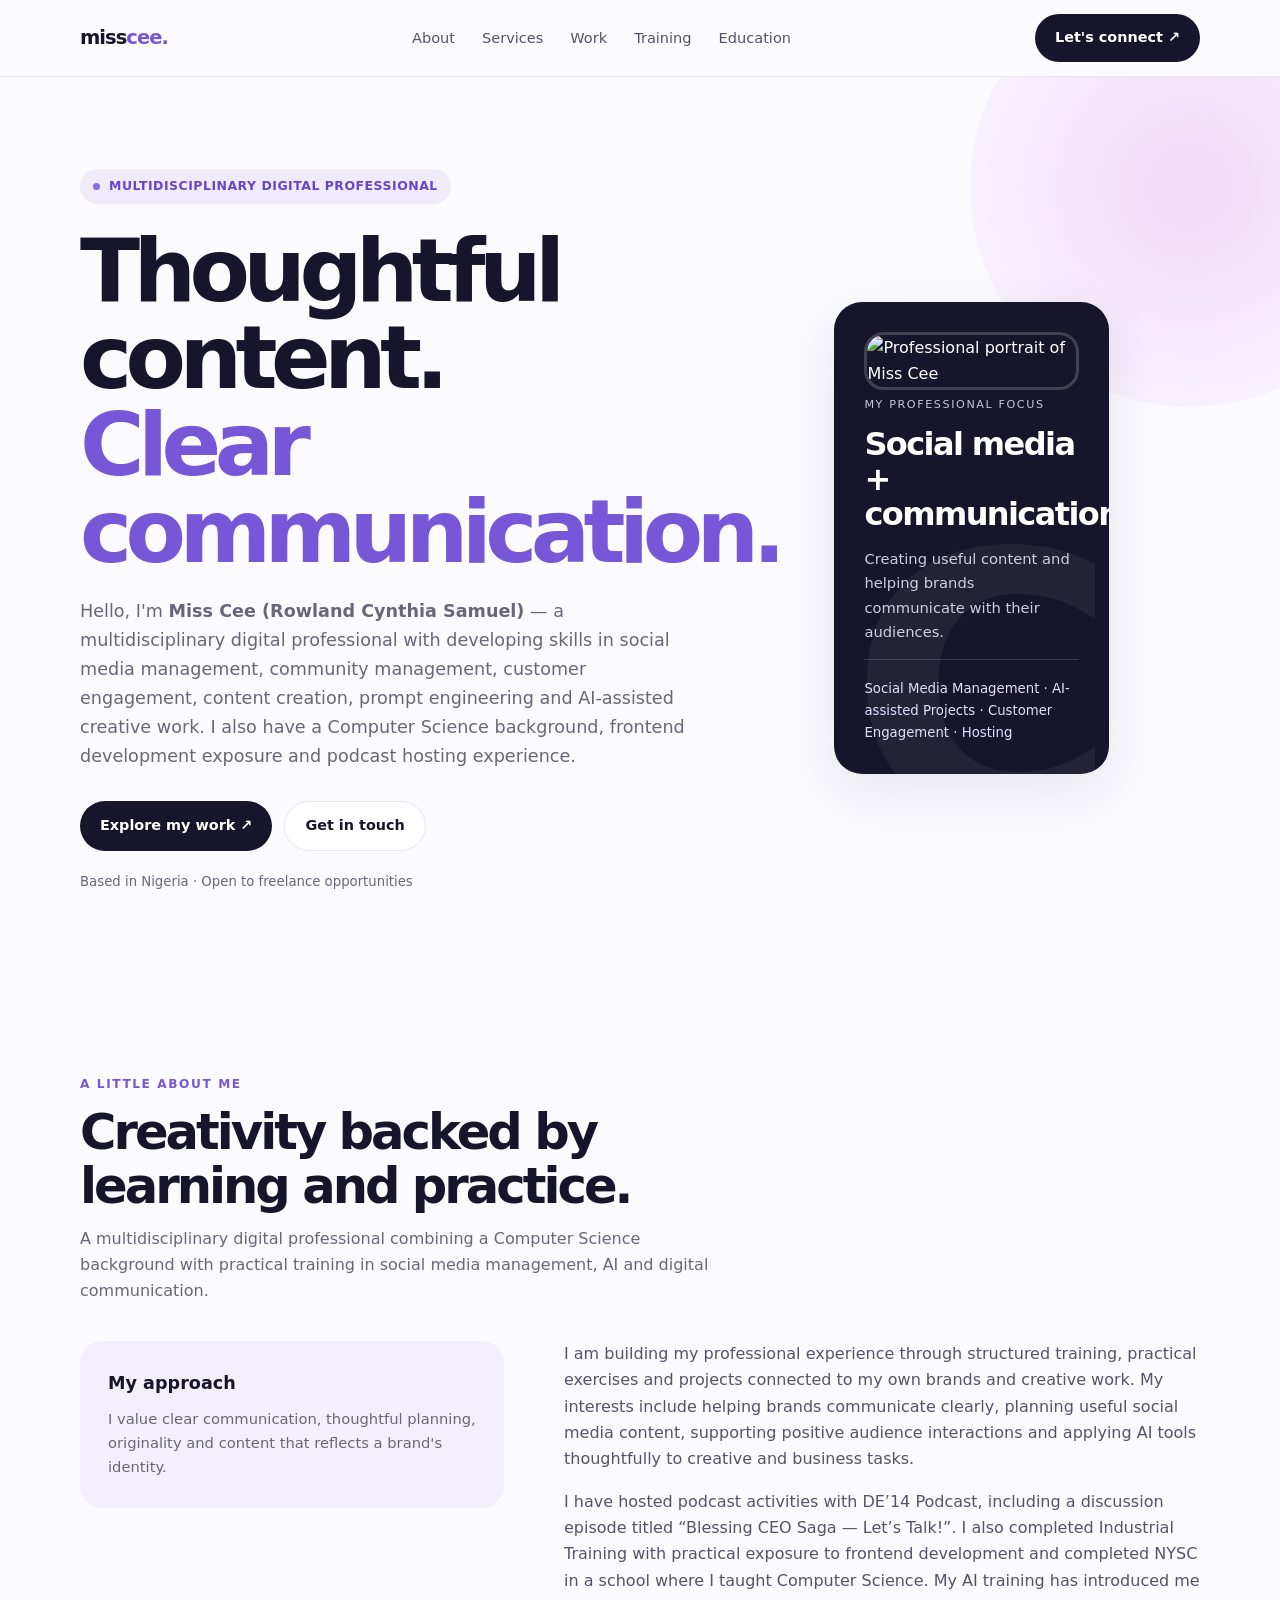
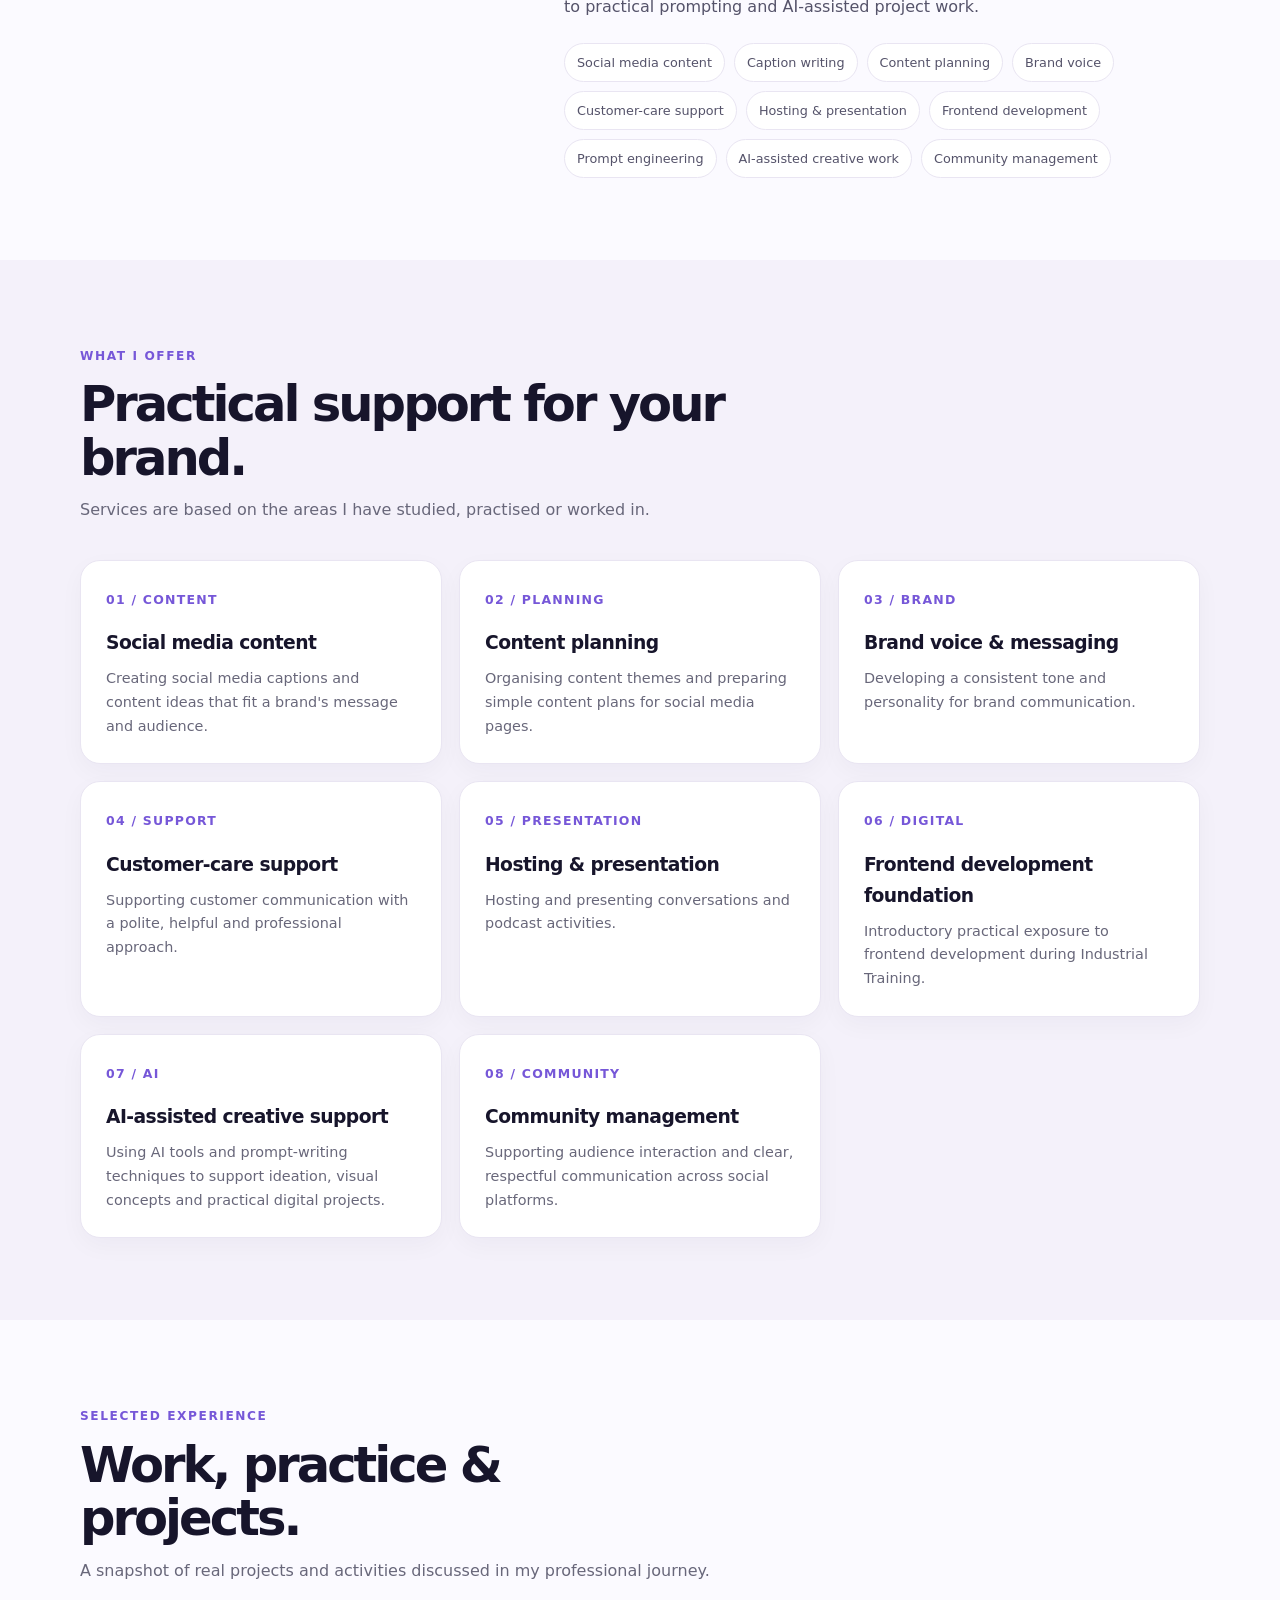
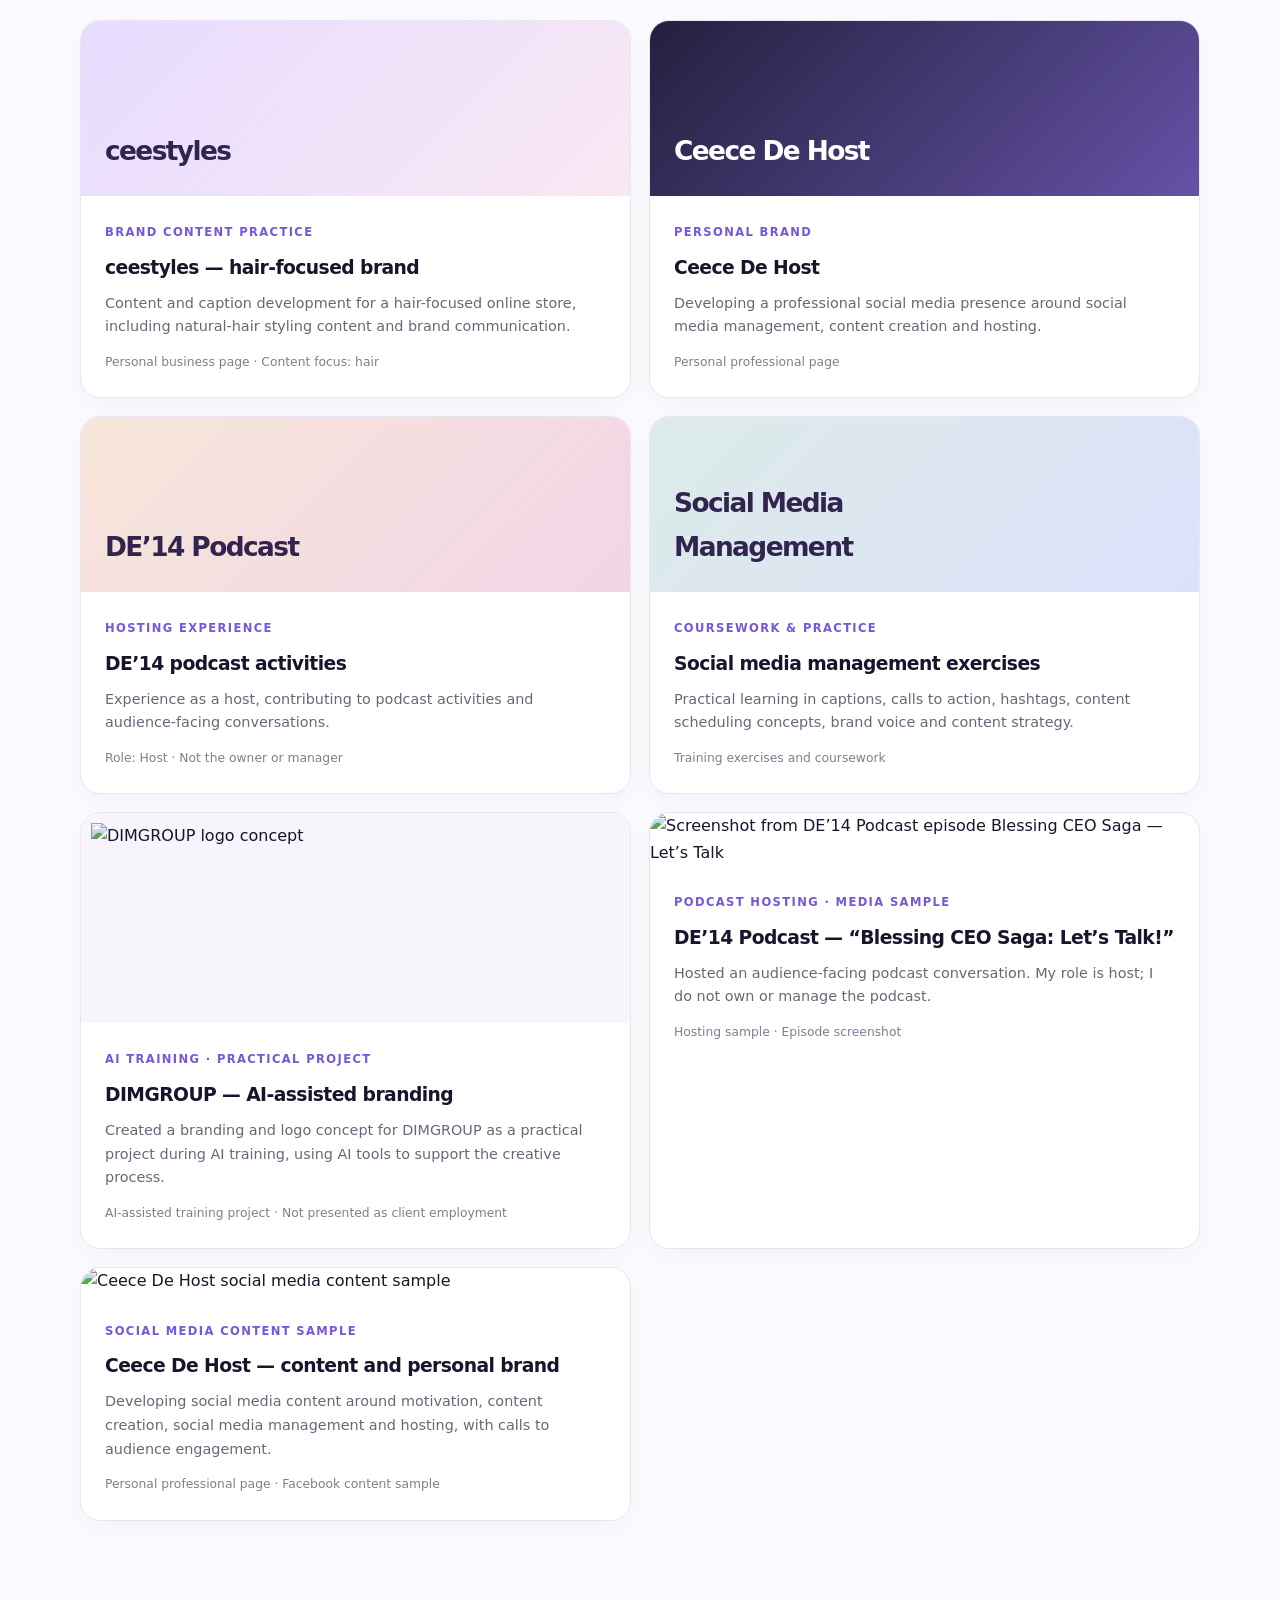
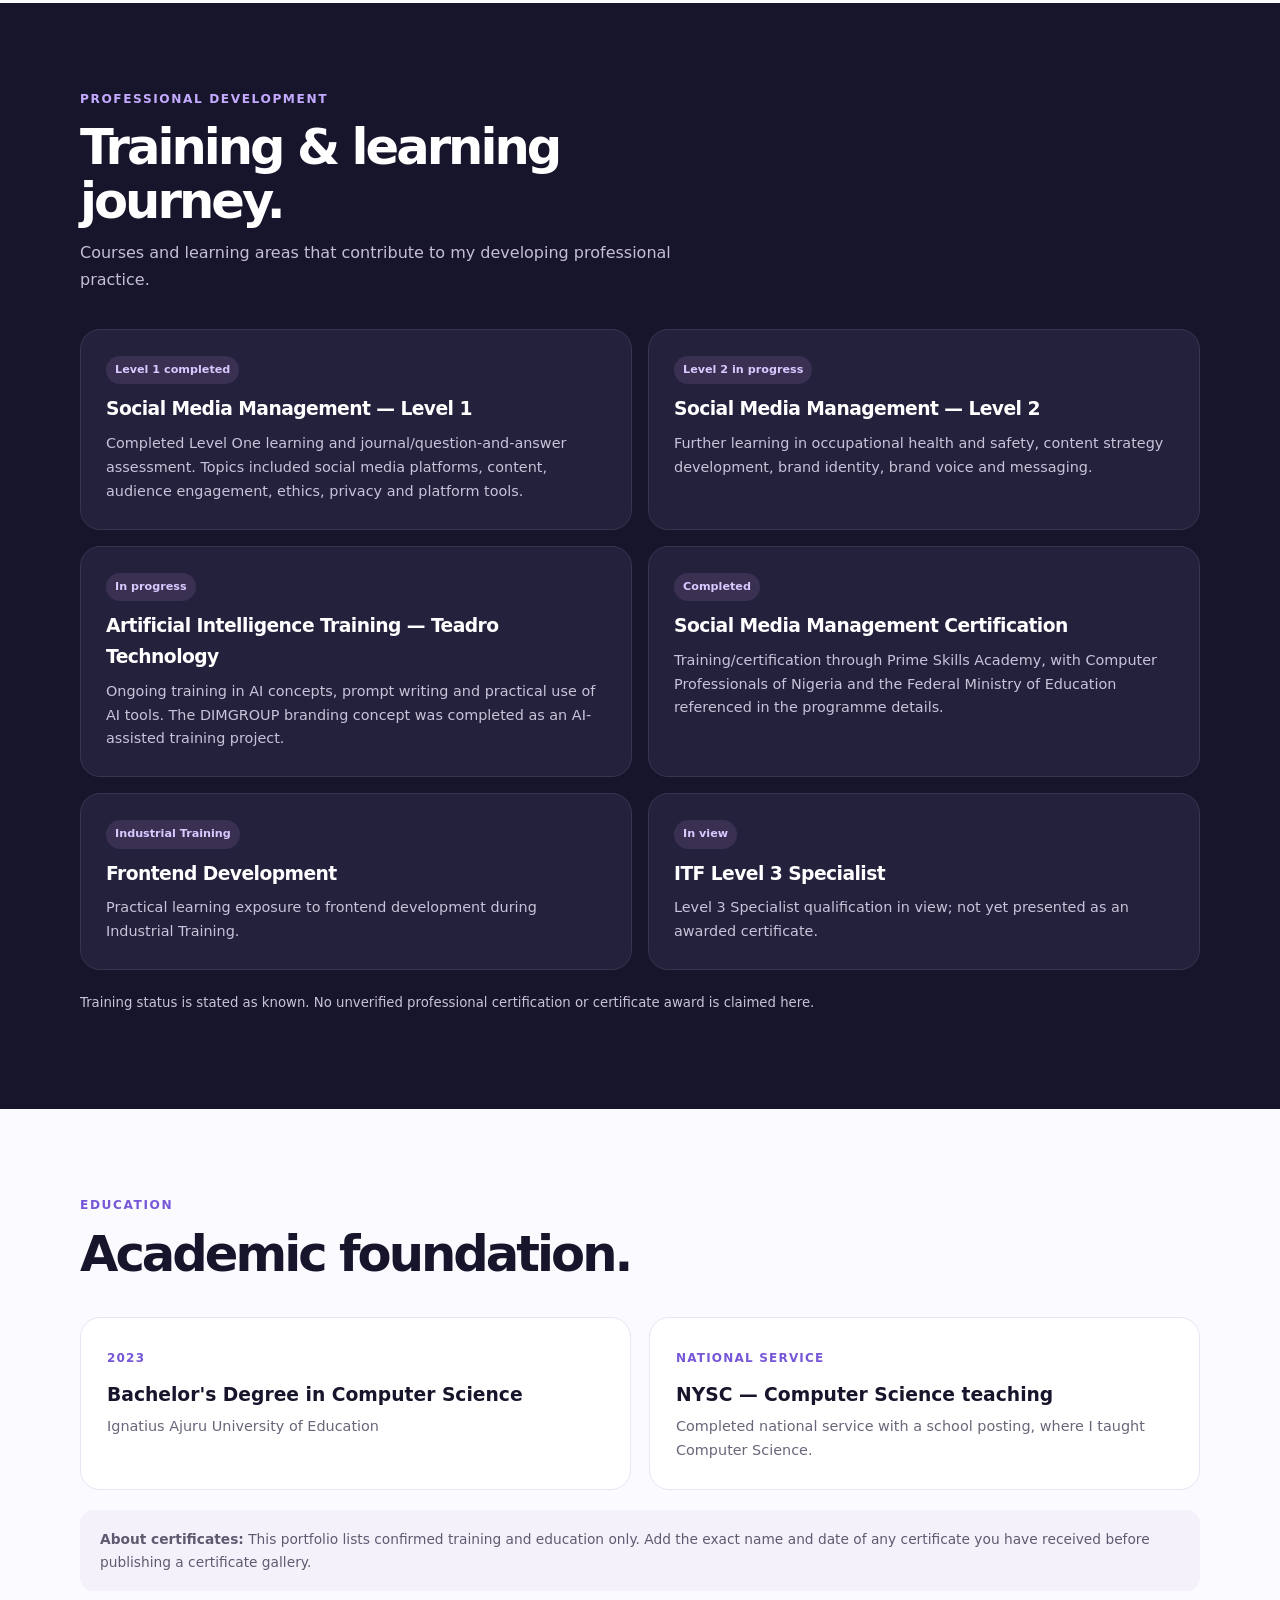
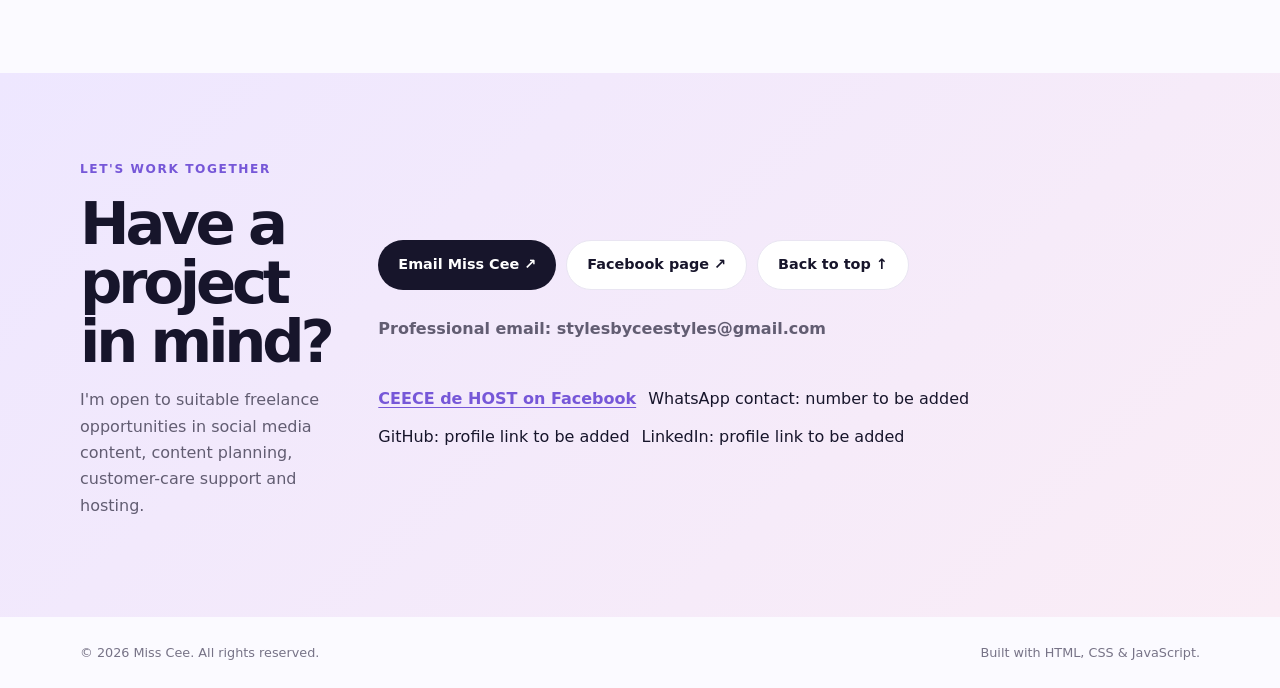
==== index.html @ 85e78b4c "Rename index(1).html to index.html" ====
<!DOCTYPE html>
<html lang="en">
<head>
  <meta charset="UTF-8" />
  <meta name="viewport" content="width=device-width, initial-scale=1.0" />
  <meta name="theme-color" content="#17152b" />
  <meta name="description" content="The professional portfolio of Miss Cee — a multidisciplinary digital professional working across social media management, AI-assisted projects, customer engagement, content creation and hosting." />
  <title>Miss Cee | Multidisciplinary Digital Professional</title>
  <style>
    :root{--ink:#17152b;--muted:#68677a;--paper:#fbfaff;--white:#fff;--purple:#7657d8;--pink:#f0dafa;--line:#e9e5f2;--soft:#f3effb;--shadow:0 18px 55px rgba(34,25,68,.09)}
    *{box-sizing:border-box} html{scroll-behavior:smooth;scroll-padding-top:86px} body{margin:0;background:var(--paper);color:var(--ink);font-family:Inter,ui-sans-serif,system-ui,-apple-system,BlinkMacSystemFont,"Segoe UI",sans-serif;line-height:1.65} a{color:inherit;text-decoration:none} button{font:inherit}.wrap{width:min(1120px,calc(100% - 40px));margin:auto}
    header{position:sticky;top:0;z-index:20;background:rgba(251,250,255,.9);backdrop-filter:blur(14px);border-bottom:1px solid rgba(233,229,242,.8)}.nav{height:76px;display:flex;align-items:center;justify-content:space-between}.brand{font-weight:850;font-size:1.22rem;letter-spacing:-.05em}.brand span{color:var(--purple)}.nav-links{display:flex;gap:27px;align-items:center;font-size:.91rem;color:#55536a}.nav-links a:hover{color:var(--purple)}.nav-cta,.btn{display:inline-flex;align-items:center;justify-content:center;border-radius:999px;padding:12px 20px;font-weight:700;font-size:.9rem;transition:.2s}.nav-cta,.btn-primary{background:var(--ink);color:white}.nav-cta:hover,.btn-primary:hover{background:var(--purple);transform:translateY(-2px)}.menu-btn{display:none;border:1px solid var(--line);background:white;border-radius:12px;padding:9px 12px;color:var(--ink)}
    .hero{padding:92px 0 82px;overflow:hidden;position:relative}.hero:before{content:"";position:absolute;width:440px;height:440px;border-radius:50%;background:radial-gradient(circle,var(--pink),rgba(240,218,250,0));right:-130px;top:-110px;z-index:-1}.hero-grid{display:grid;grid-template-columns:1.25fr .75fr;gap:55px;align-items:center}.eyebrow{display:inline-flex;gap:9px;align-items:center;background:#f0ebfb;color:#6546c7;border-radius:999px;padding:7px 13px;font-size:.78rem;font-weight:750;letter-spacing:.04em;text-transform:uppercase}.dot{width:7px;height:7px;background:#8c6be7;border-radius:50%}h1{font-size:clamp(3rem,7vw,5.5rem);line-height:.99;letter-spacing:-.075em;margin:23px 0 22px;max-width:700px}h1 em{font-style:normal;color:var(--purple)}.intro{font-size:1.1rem;color:var(--muted);max-width:620px}.hero-actions{display:flex;gap:12px;flex-wrap:wrap;margin-top:30px}.btn-secondary{border:1px solid var(--line);background:white}.btn-secondary:hover{border-color:var(--purple);color:var(--purple)}.hero-note{font-size:.83rem;color:var(--muted);margin-top:20px}.profile-photo{width:100%;height:100%;max-height:270px;object-fit:cover;object-position:center 35%;border-radius:20px;border:3px solid rgba(255,255,255,.18)}.profile-card{background:var(--ink);color:white;border-radius:28px;padding:30px;min-height:350px;display:flex;flex-direction:column;justify-content:space-between;box-shadow:var(--shadow);position:relative;overflow:hidden}.profile-card:after{content:"C";position:absolute;right:-10px;bottom:-100px;font-size:23rem;line-height:1;font-weight:900;color:rgba(255,255,255,.055)}.monogram{width:70px;height:70px;border-radius:22px;background:linear-gradient(135deg,#d8c5ff,#f5d7ec);display:grid;place-items:center;color:#30214f;font-weight:900;font-size:2rem}.profile-card small{color:#c9c4dc;text-transform:uppercase;letter-spacing:.14em;font-size:.7rem}.profile-card h2{font-size:2rem;letter-spacing:-.05em;line-height:1.1;margin:10px 0}.profile-card p{color:#d0cce0;max-width:260px;font-size:.92rem}.card-bottom{position:relative;z-index:1;border-top:1px solid rgba(255,255,255,.15);padding-top:18px;color:#e5ddff;font-size:.83rem}
    section{padding:82px 0}.section-head{max-width:650px;margin-bottom:36px}.kicker{font-size:.76rem;color:var(--purple);font-weight:800;text-transform:uppercase;letter-spacing:.13em}.section-head h2{font-size:clamp(2rem,4vw,3.1rem);letter-spacing:-.06em;line-height:1.08;margin:10px 0 12px}.section-head p{color:var(--muted);margin:0}.about-grid{display:grid;grid-template-columns:.8fr 1.2fr;gap:60px;align-items:start}.about-aside{background:var(--soft);padding:28px;border-radius:22px}.about-aside strong{display:block;font-size:1.1rem;margin-bottom:9px}.about-aside p{margin:0;color:var(--muted);font-size:.92rem}.about-copy p{color:#55536a;margin-top:0}.tag-row{display:flex;flex-wrap:wrap;gap:9px;margin-top:22px}.tag{padding:8px 12px;border:1px solid var(--line);background:white;border-radius:999px;font-size:.8rem;color:#55536a}
    .services{background:#f4f1fa}.grid-3{display:grid;grid-template-columns:repeat(3,1fr);gap:17px}.service,.work-card,.training-card{background:white;border:1px solid var(--line);border-radius:20px;padding:25px;box-shadow:0 8px 25px rgba(34,25,68,.035)}.service .num{font-size:.78rem;color:var(--purple);font-weight:850;letter-spacing:.1em}.service h3,.work-card h3,.training-card h3{font-size:1.17rem;letter-spacing:-.03em;margin:16px 0 8px}.service p,.work-card p,.training-card p{font-size:.9rem;color:var(--muted);margin:0}.work-grid{display:grid;grid-template-columns:repeat(2,1fr);gap:18px}.work-card{padding:0;overflow:hidden}.work-visual{height:175px;padding:24px;display:flex;align-items:flex-end;background:linear-gradient(135deg,#e6dcff,#f9e8f3);color:#31244f;font-size:1.65rem;font-weight:850;letter-spacing:-.06em}.work-card:nth-child(2) .work-visual{background:linear-gradient(135deg,#23203e,#6552a6);color:white}.work-card:nth-child(3) .work-visual{background:linear-gradient(135deg,#f7e6d9,#f1d5e7)}.work-card:nth-child(4) .work-visual{background:linear-gradient(135deg,#dcebe8,#dce1fb)}.work-body{padding:22px 24px 25px}.work-type{font-size:.72rem;text-transform:uppercase;letter-spacing:.12em;font-weight:800;color:var(--purple)}.work-body h3{margin:8px 0}.work-body p{margin-bottom:13px}.work-note{font-size:.77rem;color:#817d91}.project-image{width:100%;height:210px;object-fit:contain;background:#f7f5fb;display:block;padding:10px}.sample-image{width:100%;height:220px;object-fit:cover;object-position:center}.social-links{display:flex;gap:12px;flex-wrap:wrap;margin-top:18px}.social-links a{font-weight:700;color:var(--purple);text-decoration:underline;text-underline-offset:3px}.contact-email{font-weight:700;color:var(--ink)}
    .training{background:var(--ink);color:white}.training .section-head p{color:#c4bfd6}.training .kicker{color:#c4aaff}.training-grid{display:grid;grid-template-columns:repeat(2,1fr);gap:16px}.training-card{background:#24213d;border-color:#393550;box-shadow:none}.training-card h3{color:white;margin:10px 0 7px}.training-card p{color:#c8c3d8}.status{display:inline-block;border-radius:999px;padding:5px 9px;background:#393052;color:#d9c9ff;font-size:.7rem;font-weight:800}.training-foot{margin-top:22px;color:#c8c3d8;font-size:.83rem}.education{display:grid;grid-template-columns:1fr 1fr;gap:18px}.edu-card{padding:26px;border-radius:20px;border:1px solid var(--line);background:white}.edu-card .year{font-size:.75rem;color:var(--purple);font-weight:800;letter-spacing:.1em}.edu-card h3{margin:10px 0 4px}.edu-card p{margin:0;color:var(--muted);font-size:.9rem}.honesty{margin-top:20px;padding:18px 20px;border-radius:14px;background:#f5f1fb;color:#5f5a70;font-size:.86rem}
    .contact{background:linear-gradient(135deg,#eee7ff,#faedf6)}.contact-panel{display:flex;align-items:center;justify-content:space-between;gap:30px}.contact h2{font-size:clamp(2.2rem,5vw,3.7rem);line-height:1;letter-spacing:-.07em;margin:12px 0}.contact p{color:#625d72;max-width:530px}.contact-actions{display:flex;gap:10px;flex-wrap:wrap}footer{padding:25px 0;color:#777387;font-size:.8rem}.footer-inner{display:flex;justify-content:space-between;gap:15px;flex-wrap:wrap}
    @media(max-width:800px){.hero-grid{grid-template-columns:1fr;gap:30px}.profile-card{min-height:280px}.about-grid{grid-template-columns:1fr;gap:22px}.grid-3{grid-template-columns:1fr 1fr}.contact-panel{align-items:flex-start;flex-direction:column}}
    @media(max-width:620px){.wrap{width:min(100% - 30px,1120px)}.nav{height:68px}.menu-btn{display:block}.nav-links{display:none;position:absolute;top:68px;left:0;right:0;background:var(--paper);padding:18px 22px 24px;border-bottom:1px solid var(--line);flex-direction:column;align-items:flex-start;gap:16px}.nav-links.open{display:flex}.nav-cta{display:none}.hero{padding:65px 0 55px}section{padding:64px 0}.grid-3,.work-grid,.training-grid,.education{grid-template-columns:1fr}.service{padding:22px}.work-visual{height:145px}.contact-actions{width:100%}.contact-actions .btn{width:100%}}
    @media(prefers-reduced-motion:reduce){html{scroll-behavior:auto}*,*:before,*:after{transition:none!important}}
  </style>
</head>
<body>
<header>
  <div class="wrap nav">
    <a class="brand" href="#home" aria-label="Miss Cee home">miss<span>cee.</span></a>
    <button class="menu-btn" id="menuBtn" aria-label="Open navigation" aria-expanded="false">☰</button>
    <nav class="nav-links" id="navLinks" aria-label="Main navigation">
      <a href="#about">About</a><a href="#services">Services</a><a href="#work">Work</a><a href="#training">Training</a><a href="#education">Education</a>
    </nav>
    <a class="nav-cta" href="#contact">Let's connect ↗</a>
  </div>
</header>
<main>
  <section class="hero" id="home">
    <div class="wrap hero-grid">
      <div>
        <div class="eyebrow"><span class="dot"></span> Multidisciplinary Digital Professional</div>
        <h1>Thoughtful content.<br><em>Clear communication.</em></h1>
        <p class="intro">Hello, I'm <strong>Miss Cee (Rowland Cynthia Samuel)</strong> — a multidisciplinary digital professional with developing skills in social media management, community management, customer engagement, content creation, prompt engineering and AI-assisted creative work. I also have a Computer Science background, frontend development exposure and podcast hosting experience.</p>
        <div class="hero-actions"><a class="btn btn-primary" href="#work">Explore my work ↗</a><a class="btn btn-secondary" href="#contact">Get in touch</a></div>
        <p class="hero-note">Based in Nigeria · Open to freelance opportunities</p>
      </div>
      <aside class="profile-card" aria-label="Miss Cee profile summary">
        <img class="profile-photo" src="assets/miss-cee-profile.jpg" alt="Professional portrait of Miss Cee" />
        <div><small>My professional focus</small><h2>Social media<br>+ communication</h2><p>Creating useful content and helping brands communicate with their audiences.</p></div>
        <div class="card-bottom">Social Media Management · AI-assisted Projects · Customer Engagement · Hosting</div>
      </aside>
    </div>
  </section>
  <section id="about">
    <div class="wrap">
      <div class="section-head"><span class="kicker">A little about me</span><h2>Creativity backed by learning and practice.</h2><p>A multidisciplinary digital professional combining a Computer Science background with practical training in social media management, AI and digital communication.</p></div>
      <div class="about-grid">
        <div class="about-aside"><strong>My approach</strong><p>I value clear communication, thoughtful planning, originality and content that reflects a brand's identity.</p></div>
        <div class="about-copy"><p>I am building my professional experience through structured training, practical exercises and projects connected to my own brands and creative work. My interests include helping brands communicate clearly, planning useful social media content, supporting positive audience interactions and applying AI tools thoughtfully to creative and business tasks.</p><p>I have hosted podcast activities with DE’14 Podcast, including a discussion episode titled “Blessing CEO Saga — Let’s Talk!”. I also completed Industrial Training with practical exposure to frontend development and completed NYSC in a school where I taught Computer Science. My AI training has introduced me to practical prompting and AI-assisted project work.</p>
          <div class="tag-row"><span class="tag">Social media content</span><span class="tag">Caption writing</span><span class="tag">Content planning</span><span class="tag">Brand voice</span><span class="tag">Customer-care support</span><span class="tag">Hosting & presentation</span><span class="tag">Frontend development</span><span class="tag">Prompt engineering</span><span class="tag">AI-assisted creative work</span><span class="tag">Community management</span></div>
        </div>
      </div>
    </div>
  </section>
  <section class="services" id="services">
    <div class="wrap">
      <div class="section-head"><span class="kicker">What I offer</span><h2>Practical support for your brand.</h2><p>Services are based on the areas I have studied, practised or worked in.</p></div>
      <div class="grid-3">
        <article class="service"><span class="num">01 / CONTENT</span><h3>Social media content</h3><p>Creating social media captions and content ideas that fit a brand's message and audience.</p></article>
        <article class="service"><span class="num">02 / PLANNING</span><h3>Content planning</h3><p>Organising content themes and preparing simple content plans for social media pages.</p></article>
        <article class="service"><span class="num">03 / BRAND</span><h3>Brand voice & messaging</h3><p>Developing a consistent tone and personality for brand communication.</p></article>
        <article class="service"><span class="num">04 / SUPPORT</span><h3>Customer-care support</h3><p>Supporting customer communication with a polite, helpful and professional approach.</p></article>
        <article class="service"><span class="num">05 / PRESENTATION</span><h3>Hosting & presentation</h3><p>Hosting and presenting conversations and podcast activities.</p></article>
        <article class="service"><span class="num">06 / DIGITAL</span><h3>Frontend development foundation</h3><p>Introductory practical exposure to frontend development during Industrial Training.</p></article><article class="service"><span class="num">07 / AI</span><h3>AI-assisted creative support</h3><p>Using AI tools and prompt-writing techniques to support ideation, visual concepts and practical digital projects.</p></article><article class="service"><span class="num">08 / COMMUNITY</span><h3>Community management</h3><p>Supporting audience interaction and clear, respectful communication across social platforms.</p></article>
      </div>
    </div>
  </section>
  <section id="work">
    <div class="wrap">
      <div class="section-head"><span class="kicker">Selected experience</span><h2>Work, practice & projects.</h2><p>A snapshot of real projects and activities discussed in my professional journey.</p></div>
      <div class="work-grid">
        <article class="work-card"><div class="work-visual">ceestyles</div><div class="work-body"><span class="work-type">Brand content practice</span><h3>ceestyles — hair-focused brand</h3><p>Content and caption development for a hair-focused online store, including natural-hair styling content and brand communication.</p><div class="work-note">Personal business page · Content focus: hair</div></div></article>
        <article class="work-card"><div class="work-visual">Ceece De Host</div><div class="work-body"><span class="work-type">Personal brand</span><h3>Ceece De Host</h3><p>Developing a professional social media presence around social media management, content creation and hosting.</p><div class="work-note">Personal professional page</div></div></article>
        <article class="work-card"><div class="work-visual">DE’14 Podcast</div><div class="work-body"><span class="work-type">Hosting experience</span><h3>DE’14 podcast activities</h3><p>Experience as a host, contributing to podcast activities and audience-facing conversations.</p><div class="work-note">Role: Host · Not the owner or manager</div></div></article>
        <article class="work-card"><div class="work-visual">Social Media<br>Management</div><div class="work-body"><span class="work-type">Coursework & practice</span><h3>Social media management exercises</h3><p>Practical learning in captions, calls to action, hashtags, content scheduling concepts, brand voice and content strategy.</p><div class="work-note">Training exercises and coursework</div></div></article>
        <article class="work-card"><img class="project-image" src="assets/dimgroup-logo.png" alt="DIMGROUP logo concept"/><div class="work-body"><span class="work-type">AI training · practical project</span><h3>DIMGROUP — AI-assisted branding</h3><p>Created a branding and logo concept for DIMGROUP as a practical project during AI training, using AI tools to support the creative process.</p><div class="work-note">AI-assisted training project · Not presented as client employment</div></div></article>
        <article class="work-card"><img class="sample-image" src="assets/de14-podcast-screenshot.png" alt="Screenshot from DE’14 Podcast episode Blessing CEO Saga — Let’s Talk"/><div class="work-body"><span class="work-type">Podcast hosting · media sample</span><h3>DE’14 Podcast — “Blessing CEO Saga: Let’s Talk!”</h3><p>Hosted an audience-facing podcast conversation. My role is host; I do not own or manage the podcast.</p><div class="work-note">Hosting sample · Episode screenshot</div></div></article>
        <article class="work-card"><img class="sample-image" src="assets/ceece-de-host-content-sample.png" alt="Ceece De Host social media content sample"/><div class="work-body"><span class="work-type">Social media content sample</span><h3>Ceece De Host — content and personal brand</h3><p>Developing social media content around motivation, content creation, social media management and hosting, with calls to audience engagement.</p><div class="work-note">Personal professional page · Facebook content sample</div></div></article>
      </div>
    </div>
  </section>
  <section class="training" id="training">
    <div class="wrap">
      <div class="section-head"><span class="kicker">Professional development</span><h2>Training & learning journey.</h2><p>Courses and learning areas that contribute to my developing professional practice.</p></div>
      <div class="training-grid">
        <article class="training-card"><span class="status">Level 1 completed</span><h3>Social Media Management — Level 1</h3><p>Completed Level One learning and journal/question-and-answer assessment. Topics included social media platforms, content, audience engagement, ethics, privacy and platform tools.</p></article>
        <article class="training-card"><span class="status">Level 2 in progress</span><h3>Social Media Management — Level 2</h3><p>Further learning in occupational health and safety, content strategy development, brand identity, brand voice and messaging.</p></article>
        <article class="training-card"><span class="status">In progress</span><h3>Artificial Intelligence Training — Teadro Technology</h3><p>Ongoing training in AI concepts, prompt writing and practical use of AI tools. The DIMGROUP branding concept was completed as an AI-assisted training project.</p></article>
        <article class="training-card"><span class="status">Completed</span><h3>Social Media Management Certification</h3><p>Training/certification through Prime Skills Academy, with Computer Professionals of Nigeria and the Federal Ministry of Education referenced in the programme details.</p></article><article class="training-card"><span class="status">Industrial Training</span><h3>Frontend Development</h3><p>Practical learning exposure to frontend development during Industrial Training.</p></article><article class="training-card"><span class="status">In view</span><h3>ITF Level 3 Specialist</h3><p>Level 3 Specialist qualification in view; not yet presented as an awarded certificate.</p></article>
      </div>
      <p class="training-foot">Training status is stated as known. No unverified professional certification or certificate award is claimed here.</p>
    </div>
  </section>
  <section id="education">
    <div class="wrap">
      <div class="section-head"><span class="kicker">Education</span><h2>Academic foundation.</h2></div>
      <div class="education">
        <article class="edu-card"><span class="year">2023</span><h3>Bachelor's Degree in Computer Science</h3><p>Ignatius Ajuru University of Education</p></article>
        <article class="edu-card"><span class="year">NATIONAL SERVICE</span><h3>NYSC — Computer Science teaching</h3><p>Completed national service with a school posting, where I taught Computer Science.</p></article>
      </div>
      <div class="honesty"><strong>About certificates:</strong> This portfolio lists confirmed training and education only. Add the exact name and date of any certificate you have received before publishing a certificate gallery.</div>
    </div>
  </section>
  <section class="contact" id="contact">
    <div class="wrap contact-panel">
      <div><span class="kicker">Let's work together</span><h2>Have a project in mind?</h2><p>I'm open to suitable freelance opportunities in social media content, content planning, customer-care support and hosting.</p></div>
      <div class="contact-actions"><a class="btn btn-primary" href="mailto:stylesbyceestyles@gmail.com?subject=Freelance%20enquiry" id="emailLink">Email Miss Cee ↗</a><a class="btn btn-secondary" href="https://www.facebook.com/share/1JBMBmPDif/" target="_blank" rel="noopener">Facebook page ↗</a><a class="btn btn-secondary" href="#home">Back to top ↑</a><p class="contact-email">Professional email: stylesbyceestyles@gmail.com</p><div class="social-links"><a href="https://www.facebook.com/share/1JBMBmPDif/" target="_blank" rel="noopener">CEECE de HOST on Facebook</a><span>WhatsApp contact: number to be added</span><span>GitHub: profile link to be added</span><span>LinkedIn: profile link to be added</span></div></div>
    </div>
  </section>
</main>
<footer><div class="wrap footer-inner"><span>© <span id="year"></span> Miss Cee. All rights reserved.</span><span>Built with HTML, CSS & JavaScript.</span></div></footer>
<script>
  const menuBtn=document.getElementById('menuBtn');
  const navLinks=document.getElementById('navLinks');
  menuBtn.addEventListener('click',()=>{const open=navLinks.classList.toggle('open');menuBtn.setAttribute('aria-expanded',String(open));menuBtn.textContent=open?'✕':'☰';});
  navLinks.querySelectorAll('a').forEach(link=>link.addEventListener('click',()=>{navLinks.classList.remove('open');menuBtn.setAttribute('aria-expanded','false');menuBtn.textContent='☰';}));
  document.getElementById('year').textContent=new Date().getFullYear();
  // Professional contact email and Facebook page link are already added. WhatsApp number, GitHub and LinkedIn remain placeholders until supplied.
</script>
</body>
</html>
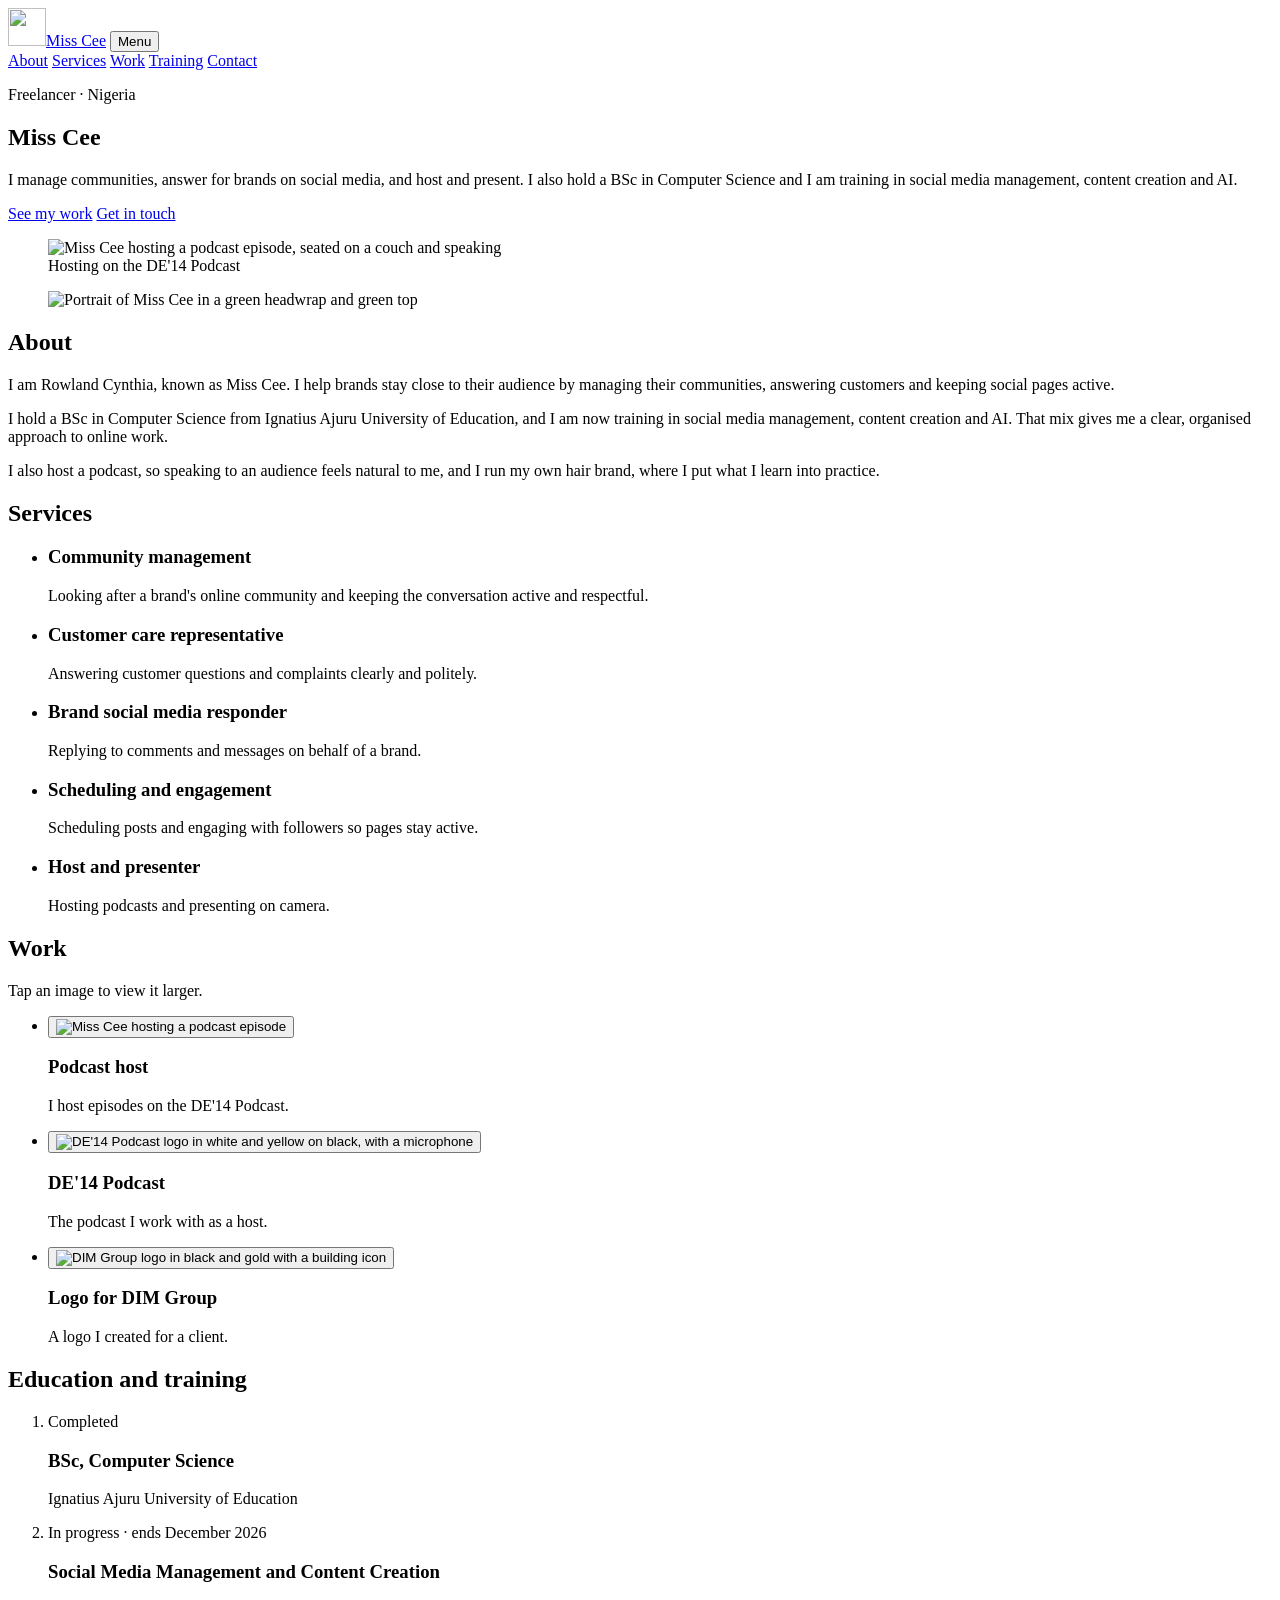
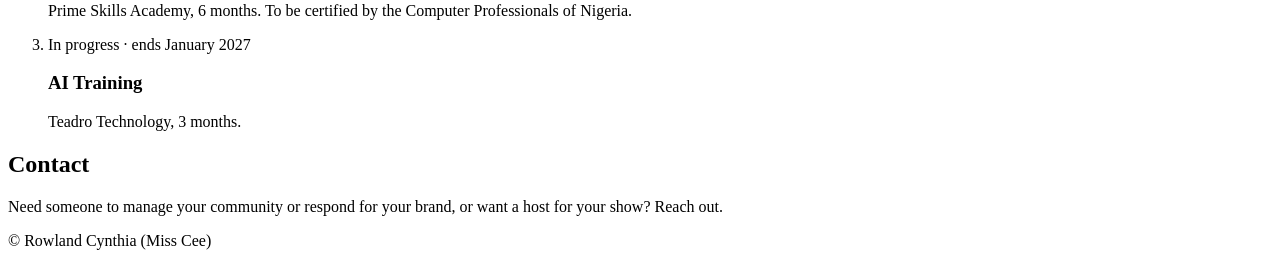
==== commit f51b17b6: "Add files via upload Update professional portfolio website" ====
--- a/index.html
+++ b/index.html
@@ -1,128 +1,149 @@
 <!DOCTYPE html>
 <html lang="en">
 <head>
-  <meta charset="UTF-8" />
-  <meta name="viewport" content="width=device-width, initial-scale=1.0" />
-  <meta name="theme-color" content="#17152b" />
-  <meta name="description" content="The professional portfolio of Miss Cee — a multidisciplinary digital professional working across social media management, AI-assisted projects, customer engagement, content creation and hosting." />
-  <title>Miss Cee | Multidisciplinary Digital Professional</title>
-  <style>
-    :root{--ink:#17152b;--muted:#68677a;--paper:#fbfaff;--white:#fff;--purple:#7657d8;--pink:#f0dafa;--line:#e9e5f2;--soft:#f3effb;--shadow:0 18px 55px rgba(34,25,68,.09)}
-    *{box-sizing:border-box} html{scroll-behavior:smooth;scroll-padding-top:86px} body{margin:0;background:var(--paper);color:var(--ink);font-family:Inter,ui-sans-serif,system-ui,-apple-system,BlinkMacSystemFont,"Segoe UI",sans-serif;line-height:1.65} a{color:inherit;text-decoration:none} button{font:inherit}.wrap{width:min(1120px,calc(100% - 40px));margin:auto}
-    header{position:sticky;top:0;z-index:20;background:rgba(251,250,255,.9);backdrop-filter:blur(14px);border-bottom:1px solid rgba(233,229,242,.8)}.nav{height:76px;display:flex;align-items:center;justify-content:space-between}.brand{font-weight:850;font-size:1.22rem;letter-spacing:-.05em}.brand span{color:var(--purple)}.nav-links{display:flex;gap:27px;align-items:center;font-size:.91rem;color:#55536a}.nav-links a:hover{color:var(--purple)}.nav-cta,.btn{display:inline-flex;align-items:center;justify-content:center;border-radius:999px;padding:12px 20px;font-weight:700;font-size:.9rem;transition:.2s}.nav-cta,.btn-primary{background:var(--ink);color:white}.nav-cta:hover,.btn-primary:hover{background:var(--purple);transform:translateY(-2px)}.menu-btn{display:none;border:1px solid var(--line);background:white;border-radius:12px;padding:9px 12px;color:var(--ink)}
-    .hero{padding:92px 0 82px;overflow:hidden;position:relative}.hero:before{content:"";position:absolute;width:440px;height:440px;border-radius:50%;background:radial-gradient(circle,var(--pink),rgba(240,218,250,0));right:-130px;top:-110px;z-index:-1}.hero-grid{display:grid;grid-template-columns:1.25fr .75fr;gap:55px;align-items:center}.eyebrow{display:inline-flex;gap:9px;align-items:center;background:#f0ebfb;color:#6546c7;border-radius:999px;padding:7px 13px;font-size:.78rem;font-weight:750;letter-spacing:.04em;text-transform:uppercase}.dot{width:7px;height:7px;background:#8c6be7;border-radius:50%}h1{font-size:clamp(3rem,7vw,5.5rem);line-height:.99;letter-spacing:-.075em;margin:23px 0 22px;max-width:700px}h1 em{font-style:normal;color:var(--purple)}.intro{font-size:1.1rem;color:var(--muted);max-width:620px}.hero-actions{display:flex;gap:12px;flex-wrap:wrap;margin-top:30px}.btn-secondary{border:1px solid var(--line);background:white}.btn-secondary:hover{border-color:var(--purple);color:var(--purple)}.hero-note{font-size:.83rem;color:var(--muted);margin-top:20px}.profile-photo{width:100%;height:100%;max-height:270px;object-fit:cover;object-position:center 35%;border-radius:20px;border:3px solid rgba(255,255,255,.18)}.profile-card{background:var(--ink);color:white;border-radius:28px;padding:30px;min-height:350px;display:flex;flex-direction:column;justify-content:space-between;box-shadow:var(--shadow);position:relative;overflow:hidden}.profile-card:after{content:"C";position:absolute;right:-10px;bottom:-100px;font-size:23rem;line-height:1;font-weight:900;color:rgba(255,255,255,.055)}.monogram{width:70px;height:70px;border-radius:22px;background:linear-gradient(135deg,#d8c5ff,#f5d7ec);display:grid;place-items:center;color:#30214f;font-weight:900;font-size:2rem}.profile-card small{color:#c9c4dc;text-transform:uppercase;letter-spacing:.14em;font-size:.7rem}.profile-card h2{font-size:2rem;letter-spacing:-.05em;line-height:1.1;margin:10px 0}.profile-card p{color:#d0cce0;max-width:260px;font-size:.92rem}.card-bottom{position:relative;z-index:1;border-top:1px solid rgba(255,255,255,.15);padding-top:18px;color:#e5ddff;font-size:.83rem}
-    section{padding:82px 0}.section-head{max-width:650px;margin-bottom:36px}.kicker{font-size:.76rem;color:var(--purple);font-weight:800;text-transform:uppercase;letter-spacing:.13em}.section-head h2{font-size:clamp(2rem,4vw,3.1rem);letter-spacing:-.06em;line-height:1.08;margin:10px 0 12px}.section-head p{color:var(--muted);margin:0}.about-grid{display:grid;grid-template-columns:.8fr 1.2fr;gap:60px;align-items:start}.about-aside{background:var(--soft);padding:28px;border-radius:22px}.about-aside strong{display:block;font-size:1.1rem;margin-bottom:9px}.about-aside p{margin:0;color:var(--muted);font-size:.92rem}.about-copy p{color:#55536a;margin-top:0}.tag-row{display:flex;flex-wrap:wrap;gap:9px;margin-top:22px}.tag{padding:8px 12px;border:1px solid var(--line);background:white;border-radius:999px;font-size:.8rem;color:#55536a}
-    .services{background:#f4f1fa}.grid-3{display:grid;grid-template-columns:repeat(3,1fr);gap:17px}.service,.work-card,.training-card{background:white;border:1px solid var(--line);border-radius:20px;padding:25px;box-shadow:0 8px 25px rgba(34,25,68,.035)}.service .num{font-size:.78rem;color:var(--purple);font-weight:850;letter-spacing:.1em}.service h3,.work-card h3,.training-card h3{font-size:1.17rem;letter-spacing:-.03em;margin:16px 0 8px}.service p,.work-card p,.training-card p{font-size:.9rem;color:var(--muted);margin:0}.work-grid{display:grid;grid-template-columns:repeat(2,1fr);gap:18px}.work-card{padding:0;overflow:hidden}.work-visual{height:175px;padding:24px;display:flex;align-items:flex-end;background:linear-gradient(135deg,#e6dcff,#f9e8f3);color:#31244f;font-size:1.65rem;font-weight:850;letter-spacing:-.06em}.work-card:nth-child(2) .work-visual{background:linear-gradient(135deg,#23203e,#6552a6);color:white}.work-card:nth-child(3) .work-visual{background:linear-gradient(135deg,#f7e6d9,#f1d5e7)}.work-card:nth-child(4) .work-visual{background:linear-gradient(135deg,#dcebe8,#dce1fb)}.work-body{padding:22px 24px 25px}.work-type{font-size:.72rem;text-transform:uppercase;letter-spacing:.12em;font-weight:800;color:var(--purple)}.work-body h3{margin:8px 0}.work-body p{margin-bottom:13px}.work-note{font-size:.77rem;color:#817d91}.project-image{width:100%;height:210px;object-fit:contain;background:#f7f5fb;display:block;padding:10px}.sample-image{width:100%;height:220px;object-fit:cover;object-position:center}.social-links{display:flex;gap:12px;flex-wrap:wrap;margin-top:18px}.social-links a{font-weight:700;color:var(--purple);text-decoration:underline;text-underline-offset:3px}.contact-email{font-weight:700;color:var(--ink)}
-    .training{background:var(--ink);color:white}.training .section-head p{color:#c4bfd6}.training .kicker{color:#c4aaff}.training-grid{display:grid;grid-template-columns:repeat(2,1fr);gap:16px}.training-card{background:#24213d;border-color:#393550;box-shadow:none}.training-card h3{color:white;margin:10px 0 7px}.training-card p{color:#c8c3d8}.status{display:inline-block;border-radius:999px;padding:5px 9px;background:#393052;color:#d9c9ff;font-size:.7rem;font-weight:800}.training-foot{margin-top:22px;color:#c8c3d8;font-size:.83rem}.education{display:grid;grid-template-columns:1fr 1fr;gap:18px}.edu-card{padding:26px;border-radius:20px;border:1px solid var(--line);background:white}.edu-card .year{font-size:.75rem;color:var(--purple);font-weight:800;letter-spacing:.1em}.edu-card h3{margin:10px 0 4px}.edu-card p{margin:0;color:var(--muted);font-size:.9rem}.honesty{margin-top:20px;padding:18px 20px;border-radius:14px;background:#f5f1fb;color:#5f5a70;font-size:.86rem}
-    .contact{background:linear-gradient(135deg,#eee7ff,#faedf6)}.contact-panel{display:flex;align-items:center;justify-content:space-between;gap:30px}.contact h2{font-size:clamp(2.2rem,5vw,3.7rem);line-height:1;letter-spacing:-.07em;margin:12px 0}.contact p{color:#625d72;max-width:530px}.contact-actions{display:flex;gap:10px;flex-wrap:wrap}footer{padding:25px 0;color:#777387;font-size:.8rem}.footer-inner{display:flex;justify-content:space-between;gap:15px;flex-wrap:wrap}
-    @media(max-width:800px){.hero-grid{grid-template-columns:1fr;gap:30px}.profile-card{min-height:280px}.about-grid{grid-template-columns:1fr;gap:22px}.grid-3{grid-template-columns:1fr 1fr}.contact-panel{align-items:flex-start;flex-direction:column}}
-    @media(max-width:620px){.wrap{width:min(100% - 30px,1120px)}.nav{height:68px}.menu-btn{display:block}.nav-links{display:none;position:absolute;top:68px;left:0;right:0;background:var(--paper);padding:18px 22px 24px;border-bottom:1px solid var(--line);flex-direction:column;align-items:flex-start;gap:16px}.nav-links.open{display:flex}.nav-cta{display:none}.hero{padding:65px 0 55px}section{padding:64px 0}.grid-3,.work-grid,.training-grid,.education{grid-template-columns:1fr}.service{padding:22px}.work-visual{height:145px}.contact-actions{width:100%}.contact-actions .btn{width:100%}}
-    @media(prefers-reduced-motion:reduce){html{scroll-behavior:auto}*,*:before,*:after{transition:none!important}}
-  </style>
+<meta charset="utf-8">
+<meta name="viewport" content="width=device-width, initial-scale=1">
+<title>Miss Cee Portfolio</title>
+<meta name="description" content="Miss Cee (Rowland Cynthia): freelance community manager, brand social media responder, customer care representative, and host and presenter.">
+<link rel="preconnect" href="https://fonts.googleapis.com">
+<link rel="preconnect" href="https://fonts.gstatic.com" crossorigin>
+<link href="https://fonts.googleapis.com/css2?family=Bricolage+Grotesque:opsz,wght@12..96,500;12..96,700&family=DM+Sans:wght@400;500;700&display=swap" rel="stylesheet">
+<link rel="icon" href="img/logo.svg" type="image/svg+xml">
+<link rel="stylesheet" href="css/style.css">
 </head>
 <body>
-<header>
-  <div class="wrap nav">
-    <a class="brand" href="#home" aria-label="Miss Cee home">miss<span>cee.</span></a>
-    <button class="menu-btn" id="menuBtn" aria-label="Open navigation" aria-expanded="false">☰</button>
-    <nav class="nav-links" id="navLinks" aria-label="Main navigation">
-      <a href="#about">About</a><a href="#services">Services</a><a href="#work">Work</a><a href="#training">Training</a><a href="#education">Education</a>
+
+<header class="site-header">
+  <div class="wrap bar">
+    <a class="brand" href="#top" aria-label="Miss Cee, home"><img src="img/logo.svg" alt="" width="38" height="38"><span>Miss Cee</span></a>
+    <button class="menu-btn" id="menuBtn" aria-expanded="false" aria-controls="nav">Menu</button>
+    <nav id="nav" class="nav" aria-label="Main">
+      <a href="#about">About</a>
+      <a href="#services">Services</a>
+      <a href="#work">Work</a>
+      <a href="#training">Training</a>
+      <a class="nav-cta" href="#contact">Contact</a>
     </nav>
-    <a class="nav-cta" href="#contact">Let's connect ↗</a>
   </div>
 </header>
-<main>
-  <section class="hero" id="home">
+
+<main id="top">
+
+  <section class="hero">
     <div class="wrap hero-grid">
-      <div>
-        <div class="eyebrow"><span class="dot"></span> Multidisciplinary Digital Professional</div>
-        <h1>Thoughtful content.<br><em>Clear communication.</em></h1>
-        <p class="intro">Hello, I'm <strong>Miss Cee (Rowland Cynthia Samuel)</strong> — a multidisciplinary digital professional with developing skills in social media management, community management, customer engagement, content creation, prompt engineering and AI-assisted creative work. I also have a Computer Science background, frontend development exposure and podcast hosting experience.</p>
-        <div class="hero-actions"><a class="btn btn-primary" href="#work">Explore my work ↗</a><a class="btn btn-secondary" href="#contact">Get in touch</a></div>
-        <p class="hero-note">Based in Nigeria · Open to freelance opportunities</p>
+      <div class="hero-text">
+        <p class="kicker">Freelancer · Nigeria</p>
+        <h1>Miss Cee</h1>
+        <p class="lead">I manage communities, answer for brands on social media, and host and present. I also hold a BSc in Computer Science and I am training in social media management, content creation and AI.</p>
+        <div class="actions">
+          <a class="btn primary" href="#work">See my work</a>
+          <a class="btn" href="#contact">Get in touch</a>
+        </div>
       </div>
-      <aside class="profile-card" aria-label="Miss Cee profile summary">
-        <img class="profile-photo" src="assets/miss-cee-profile.jpg" alt="Professional portrait of Miss Cee" />
-        <div><small>My professional focus</small><h2>Social media<br>+ communication</h2><p>Creating useful content and helping brands communicate with their audiences.</p></div>
-        <div class="card-bottom">Social Media Management · AI-assisted Projects · Customer Engagement · Hosting</div>
-      </aside>
+      <figure class="hero-photo">
+        <img src="img/hosting.jpg" alt="Miss Cee hosting a podcast episode, seated on a couch and speaking" width="691" height="386">
+        <figcaption>Hosting on the DE'14 Podcast</figcaption>
+      </figure>
     </div>
   </section>
-  <section id="about">
-    <div class="wrap">
-      <div class="section-head"><span class="kicker">A little about me</span><h2>Creativity backed by learning and practice.</h2><p>A multidisciplinary digital professional combining a Computer Science background with practical training in social media management, AI and digital communication.</p></div>
-      <div class="about-grid">
-        <div class="about-aside"><strong>My approach</strong><p>I value clear communication, thoughtful planning, originality and content that reflects a brand's identity.</p></div>
-        <div class="about-copy"><p>I am building my professional experience through structured training, practical exercises and projects connected to my own brands and creative work. My interests include helping brands communicate clearly, planning useful social media content, supporting positive audience interactions and applying AI tools thoughtfully to creative and business tasks.</p><p>I have hosted podcast activities with DE’14 Podcast, including a discussion episode titled “Blessing CEO Saga — Let’s Talk!”. I also completed Industrial Training with practical exposure to frontend development and completed NYSC in a school where I taught Computer Science. My AI training has introduced me to practical prompting and AI-assisted project work.</p>
-          <div class="tag-row"><span class="tag">Social media content</span><span class="tag">Caption writing</span><span class="tag">Content planning</span><span class="tag">Brand voice</span><span class="tag">Customer-care support</span><span class="tag">Hosting & presentation</span><span class="tag">Frontend development</span><span class="tag">Prompt engineering</span><span class="tag">AI-assisted creative work</span><span class="tag">Community management</span></div>
-        </div>
+
+  <section id="about" class="section">
+    <div class="wrap about-grid">
+      <figure class="about-photo">
+        <img src="img/miss-cee.jpg" alt="Portrait of Miss Cee in a green headwrap and green top" width="640" height="800">
+      </figure>
+      <div class="about-text">
+        <h2>About</h2>
+        <p>I am Rowland Cynthia, known as Miss Cee. I help brands stay close to their audience by managing their communities, answering customers and keeping social pages active.</p>
+        <p>I hold a BSc in Computer Science from Ignatius Ajuru University of Education, and I am now training in social media management, content creation and AI. That mix gives me a clear, organised approach to online work.</p>
+        <p>I also host a podcast, so speaking to an audience feels natural to me, and I run my own hair brand, where I put what I learn into practice.</p>
       </div>
     </div>
   </section>
-  <section class="services" id="services">
+
+  <section id="services" class="section alt">
     <div class="wrap">
-      <div class="section-head"><span class="kicker">What I offer</span><h2>Practical support for your brand.</h2><p>Services are based on the areas I have studied, practised or worked in.</p></div>
-      <div class="grid-3">
-        <article class="service"><span class="num">01 / CONTENT</span><h3>Social media content</h3><p>Creating social media captions and content ideas that fit a brand's message and audience.</p></article>
-        <article class="service"><span class="num">02 / PLANNING</span><h3>Content planning</h3><p>Organising content themes and preparing simple content plans for social media pages.</p></article>
-        <article class="service"><span class="num">03 / BRAND</span><h3>Brand voice & messaging</h3><p>Developing a consistent tone and personality for brand communication.</p></article>
-        <article class="service"><span class="num">04 / SUPPORT</span><h3>Customer-care support</h3><p>Supporting customer communication with a polite, helpful and professional approach.</p></article>
-        <article class="service"><span class="num">05 / PRESENTATION</span><h3>Hosting & presentation</h3><p>Hosting and presenting conversations and podcast activities.</p></article>
-        <article class="service"><span class="num">06 / DIGITAL</span><h3>Frontend development foundation</h3><p>Introductory practical exposure to frontend development during Industrial Training.</p></article><article class="service"><span class="num">07 / AI</span><h3>AI-assisted creative support</h3><p>Using AI tools and prompt-writing techniques to support ideation, visual concepts and practical digital projects.</p></article><article class="service"><span class="num">08 / COMMUNITY</span><h3>Community management</h3><p>Supporting audience interaction and clear, respectful communication across social platforms.</p></article>
-      </div>
+      <h2>Services</h2>
+      <ul class="cards services">
+        <li class="card"><h3>Community management</h3><p>Looking after a brand's online community and keeping the conversation active and respectful.</p></li>
+        <li class="card"><h3>Customer care representative</h3><p>Answering customer questions and complaints clearly and politely.</p></li>
+        <li class="card"><h3>Brand social media responder</h3><p>Replying to comments and messages on behalf of a brand.</p></li>
+        <li class="card"><h3>Scheduling and engagement</h3><p>Scheduling posts and engaging with followers so pages stay active.</p></li>
+        <li class="card"><h3>Host and presenter</h3><p>Hosting podcasts and presenting on camera.</p></li>
+      </ul>
     </div>
   </section>
-  <section id="work">
+
+  <section id="work" class="section">
     <div class="wrap">
-      <div class="section-head"><span class="kicker">Selected experience</span><h2>Work, practice & projects.</h2><p>A snapshot of real projects and activities discussed in my professional journey.</p></div>
-      <div class="work-grid">
-        <article class="work-card"><div class="work-visual">ceestyles</div><div class="work-body"><span class="work-type">Brand content practice</span><h3>ceestyles — hair-focused brand</h3><p>Content and caption development for a hair-focused online store, including natural-hair styling content and brand communication.</p><div class="work-note">Personal business page · Content focus: hair</div></div></article>
-        <article class="work-card"><div class="work-visual">Ceece De Host</div><div class="work-body"><span class="work-type">Personal brand</span><h3>Ceece De Host</h3><p>Developing a professional social media presence around social media management, content creation and hosting.</p><div class="work-note">Personal professional page</div></div></article>
-        <article class="work-card"><div class="work-visual">DE’14 Podcast</div><div class="work-body"><span class="work-type">Hosting experience</span><h3>DE’14 podcast activities</h3><p>Experience as a host, contributing to podcast activities and audience-facing conversations.</p><div class="work-note">Role: Host · Not the owner or manager</div></div></article>
-        <article class="work-card"><div class="work-visual">Social Media<br>Management</div><div class="work-body"><span class="work-type">Coursework & practice</span><h3>Social media management exercises</h3><p>Practical learning in captions, calls to action, hashtags, content scheduling concepts, brand voice and content strategy.</p><div class="work-note">Training exercises and coursework</div></div></article>
-        <article class="work-card"><img class="project-image" src="assets/dimgroup-logo.png" alt="DIMGROUP logo concept"/><div class="work-body"><span class="work-type">AI training · practical project</span><h3>DIMGROUP — AI-assisted branding</h3><p>Created a branding and logo concept for DIMGROUP as a practical project during AI training, using AI tools to support the creative process.</p><div class="work-note">AI-assisted training project · Not presented as client employment</div></div></article>
-        <article class="work-card"><img class="sample-image" src="assets/de14-podcast-screenshot.png" alt="Screenshot from DE’14 Podcast episode Blessing CEO Saga — Let’s Talk"/><div class="work-body"><span class="work-type">Podcast hosting · media sample</span><h3>DE’14 Podcast — “Blessing CEO Saga: Let’s Talk!”</h3><p>Hosted an audience-facing podcast conversation. My role is host; I do not own or manage the podcast.</p><div class="work-note">Hosting sample · Episode screenshot</div></div></article>
-        <article class="work-card"><img class="sample-image" src="assets/ceece-de-host-content-sample.png" alt="Ceece De Host social media content sample"/><div class="work-body"><span class="work-type">Social media content sample</span><h3>Ceece De Host — content and personal brand</h3><p>Developing social media content around motivation, content creation, social media management and hosting, with calls to audience engagement.</p><div class="work-note">Personal professional page · Facebook content sample</div></div></article>
-      </div>
+      <h2>Work</h2>
+      <p class="sub">Tap an image to view it larger.</p>
+      <ul class="cards work">
+        <li class="card work-card">
+          <button class="thumb" data-full="img/hosting.jpg" data-cap="Hosting on the DE'14 Podcast" aria-label="View larger: hosting on the DE'14 Podcast">
+            <img src="img/hosting.jpg" alt="Miss Cee hosting a podcast episode" loading="lazy" width="691" height="386">
+          </button>
+          <div class="card-body"><h3>Podcast host</h3><p>I host episodes on the DE'14 Podcast.</p></div>
+        </li>
+        <li class="card work-card">
+          <button class="thumb" data-full="img/d14-podcast.jpg" data-cap="DE'14 Podcast logo" aria-label="View larger: DE'14 Podcast logo">
+            <img src="img/d14-podcast.jpg" alt="DE'14 Podcast logo in white and yellow on black, with a microphone" loading="lazy" width="900" height="600">
+          </button>
+          <div class="card-body"><h3>DE'14 Podcast</h3><p>The podcast I work with as a host.</p></div>
+        </li>
+        <li class="card work-card">
+          <button class="thumb light" data-full="img/dim-group.jpg" data-cap="DIM Group logo, created for a client" aria-label="View larger: DIM Group logo">
+            <img src="img/dim-group.jpg" alt="DIM Group logo in black and gold with a building icon" loading="lazy" width="900" height="900">
+          </button>
+          <div class="card-body"><h3>Logo for DIM Group</h3><p>A logo I created for a client.</p></div>
+        </li>
+      </ul>
     </div>
   </section>
-  <section class="training" id="training">
-    <div class="wrap">
-      <div class="section-head"><span class="kicker">Professional development</span><h2>Training & learning journey.</h2><p>Courses and learning areas that contribute to my developing professional practice.</p></div>
-      <div class="training-grid">
-        <article class="training-card"><span class="status">Level 1 completed</span><h3>Social Media Management — Level 1</h3><p>Completed Level One learning and journal/question-and-answer assessment. Topics included social media platforms, content, audience engagement, ethics, privacy and platform tools.</p></article>
-        <article class="training-card"><span class="status">Level 2 in progress</span><h3>Social Media Management — Level 2</h3><p>Further learning in occupational health and safety, content strategy development, brand identity, brand voice and messaging.</p></article>
-        <article class="training-card"><span class="status">In progress</span><h3>Artificial Intelligence Training — Teadro Technology</h3><p>Ongoing training in AI concepts, prompt writing and practical use of AI tools. The DIMGROUP branding concept was completed as an AI-assisted training project.</p></article>
-        <article class="training-card"><span class="status">Completed</span><h3>Social Media Management Certification</h3><p>Training/certification through Prime Skills Academy, with Computer Professionals of Nigeria and the Federal Ministry of Education referenced in the programme details.</p></article><article class="training-card"><span class="status">Industrial Training</span><h3>Frontend Development</h3><p>Practical learning exposure to frontend development during Industrial Training.</p></article><article class="training-card"><span class="status">In view</span><h3>ITF Level 3 Specialist</h3><p>Level 3 Specialist qualification in view; not yet presented as an awarded certificate.</p></article>
-      </div>
-      <p class="training-foot">Training status is stated as known. No unverified professional certification or certificate award is claimed here.</p>
+
+  <section id="training" class="section alt">
+    <div class="wrap narrow">
+      <h2>Education and training</h2>
+      <ol class="timeline">
+        <li>
+          <span class="tag done">Completed</span>
+          <h3>BSc, Computer Science</h3>
+          <p>Ignatius Ajuru University of Education</p>
+        </li>
+        <li>
+          <span class="tag">In progress · ends December 2026</span>
+          <h3>Social Media Management and Content Creation</h3>
+          <p>Prime Skills Academy, 6 months. To be certified by the Computer Professionals of Nigeria.</p>
+        </li>
+        <li>
+          <span class="tag">In progress · ends January 2027</span>
+          <h3>AI Training</h3>
+          <p>Teadro Technology, 3 months.</p>
+        </li>
+      </ol>
     </div>
   </section>
-  <section id="education">
-    <div class="wrap">
-      <div class="section-head"><span class="kicker">Education</span><h2>Academic foundation.</h2></div>
-      <div class="education">
-        <article class="edu-card"><span class="year">2023</span><h3>Bachelor's Degree in Computer Science</h3><p>Ignatius Ajuru University of Education</p></article>
-        <article class="edu-card"><span class="year">NATIONAL SERVICE</span><h3>NYSC — Computer Science teaching</h3><p>Completed national service with a school posting, where I taught Computer Science.</p></article>
-      </div>
-      <div class="honesty"><strong>About certificates:</strong> This portfolio lists confirmed training and education only. Add the exact name and date of any certificate you have received before publishing a certificate gallery.</div>
+
+  <section id="contact" class="section">
+    <div class="wrap narrow">
+      <h2>Contact</h2>
+      <p>Need someone to manage your community or respond for your brand, or want a host for your show? Reach out.</p>
+      <ul class="contact" id="contactList"></ul>
     </div>
   </section>
-  <section class="contact" id="contact">
-    <div class="wrap contact-panel">
-      <div><span class="kicker">Let's work together</span><h2>Have a project in mind?</h2><p>I'm open to suitable freelance opportunities in social media content, content planning, customer-care support and hosting.</p></div>
-      <div class="contact-actions"><a class="btn btn-primary" href="mailto:stylesbyceestyles@gmail.com?subject=Freelance%20enquiry" id="emailLink">Email Miss Cee ↗</a><a class="btn btn-secondary" href="https://www.facebook.com/share/1JBMBmPDif/" target="_blank" rel="noopener">Facebook page ↗</a><a class="btn btn-secondary" href="#home">Back to top ↑</a><p class="contact-email">Professional email: stylesbyceestyles@gmail.com</p><div class="social-links"><a href="https://www.facebook.com/share/1JBMBmPDif/" target="_blank" rel="noopener">CEECE de HOST on Facebook</a><span>WhatsApp contact: number to be added</span><span>GitHub: profile link to be added</span><span>LinkedIn: profile link to be added</span></div></div>
-    </div>
-  </section>
+
 </main>
-<footer><div class="wrap footer-inner"><span>© <span id="year"></span> Miss Cee. All rights reserved.</span><span>Built with HTML, CSS & JavaScript.</span></div></footer>
-<script>
-  const menuBtn=document.getElementById('menuBtn');
-  const navLinks=document.getElementById('navLinks');
-  menuBtn.addEventListener('click',()=>{const open=navLinks.classList.toggle('open');menuBtn.setAttribute('aria-expanded',String(open));menuBtn.textContent=open?'✕':'☰';});
-  navLinks.querySelectorAll('a').forEach(link=>link.addEventListener('click',()=>{navLinks.classList.remove('open');menuBtn.setAttribute('aria-expanded','false');menuBtn.textContent='☰';}));
-  document.getElementById('year').textContent=new Date().getFullYear();
-  // Professional contact email and Facebook page link are already added. WhatsApp number, GitHub and LinkedIn remain placeholders until supplied.
-</script>
+
+<footer class="site-footer">
+  <div class="wrap"><p>© <span id="year"></span> Rowland Cynthia (Miss Cee)</p></div>
+</footer>
+
+<dialog id="lightbox" aria-label="Image viewer">
+  <form method="dialog"><button class="close" aria-label="Close image">Close</button></form>
+  <img id="lbImg" alt="">
+  <p id="lbCap"></p>
+</dialog>
+
+<script src="js/main.js"></script>
 </body>
 </html>
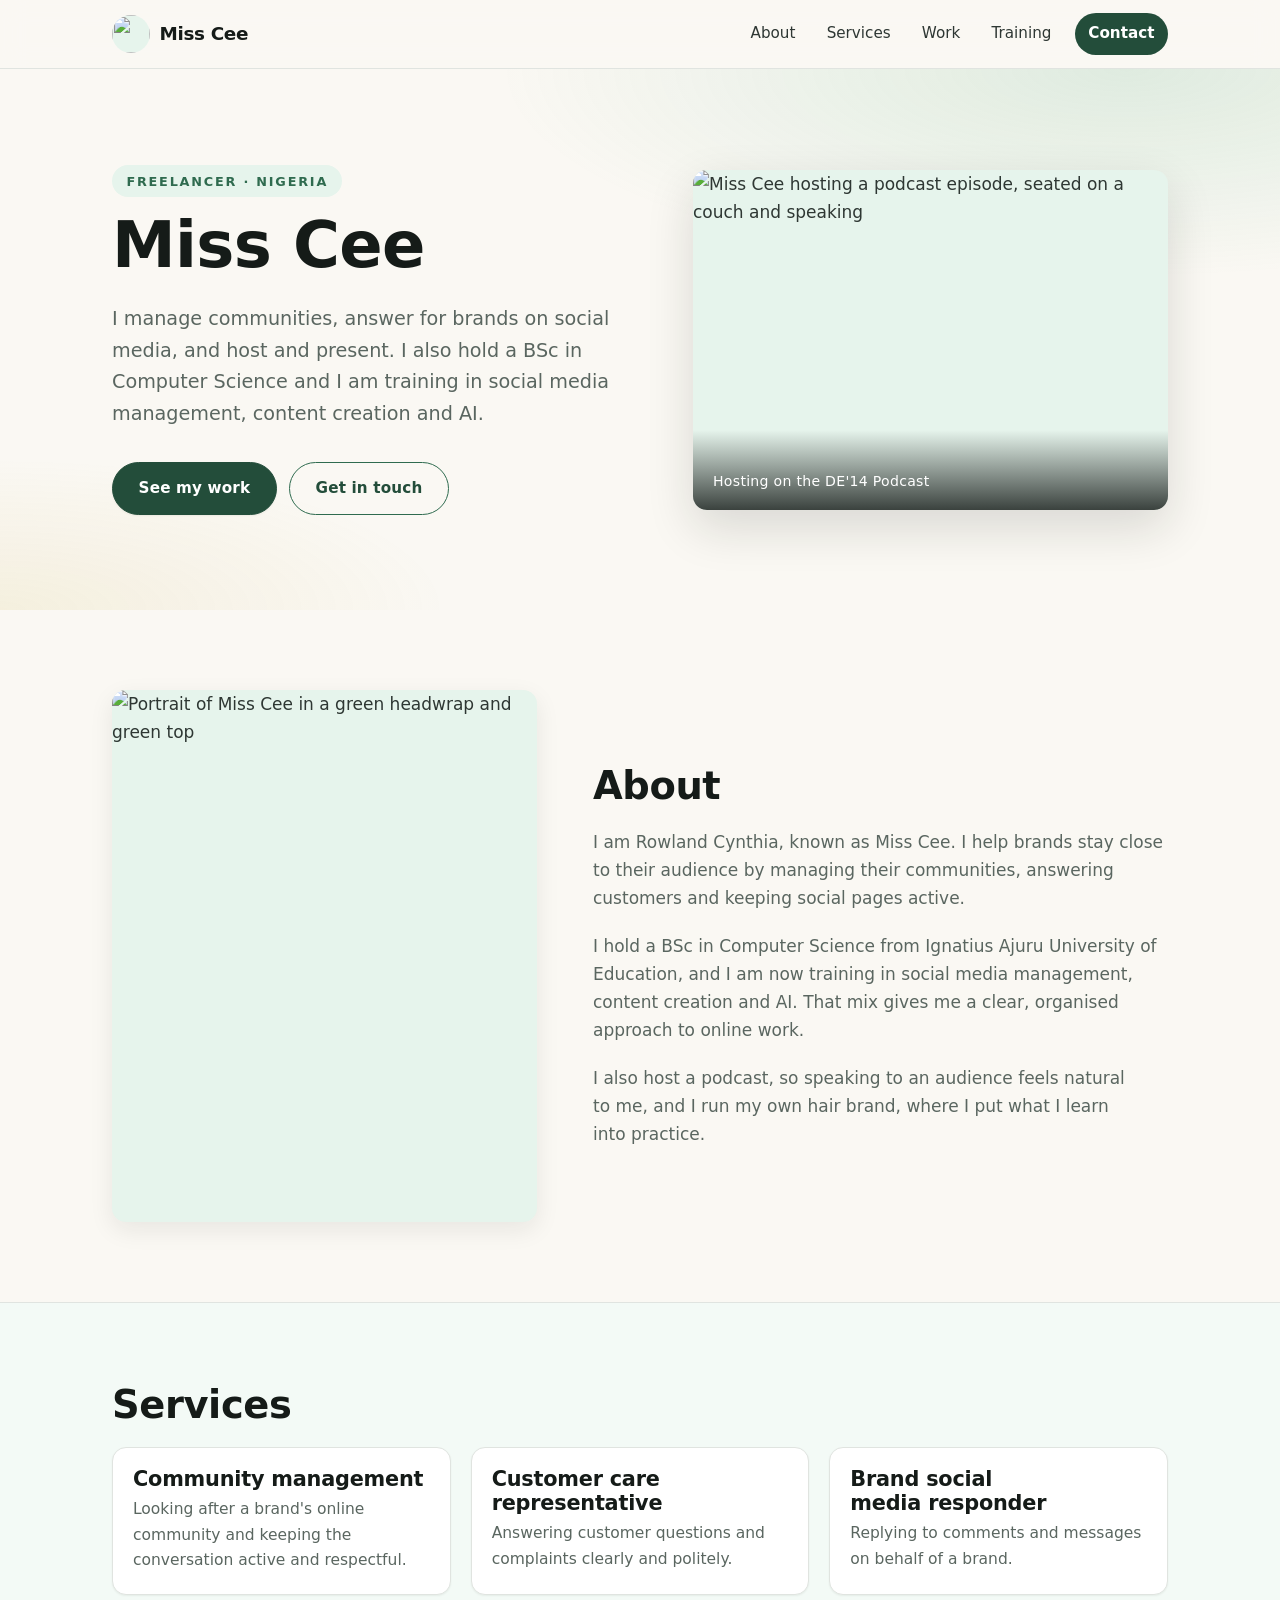
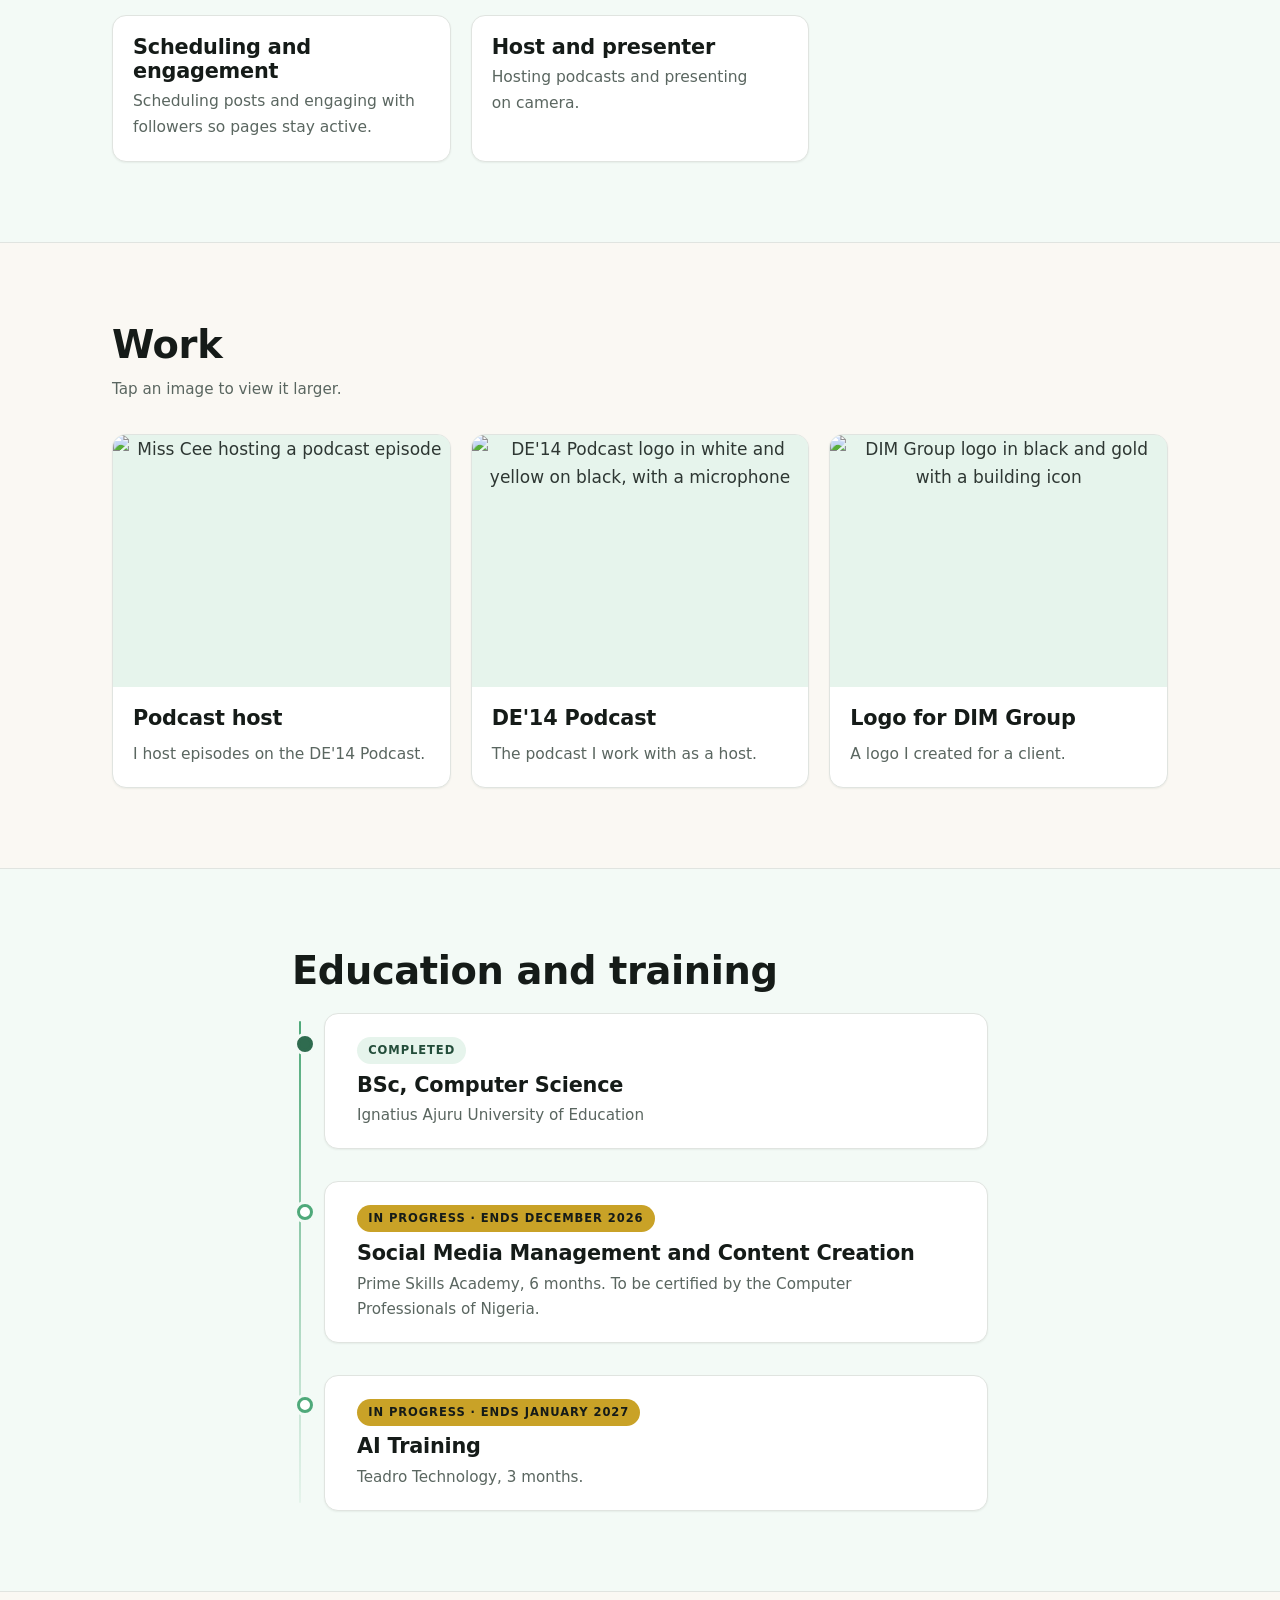
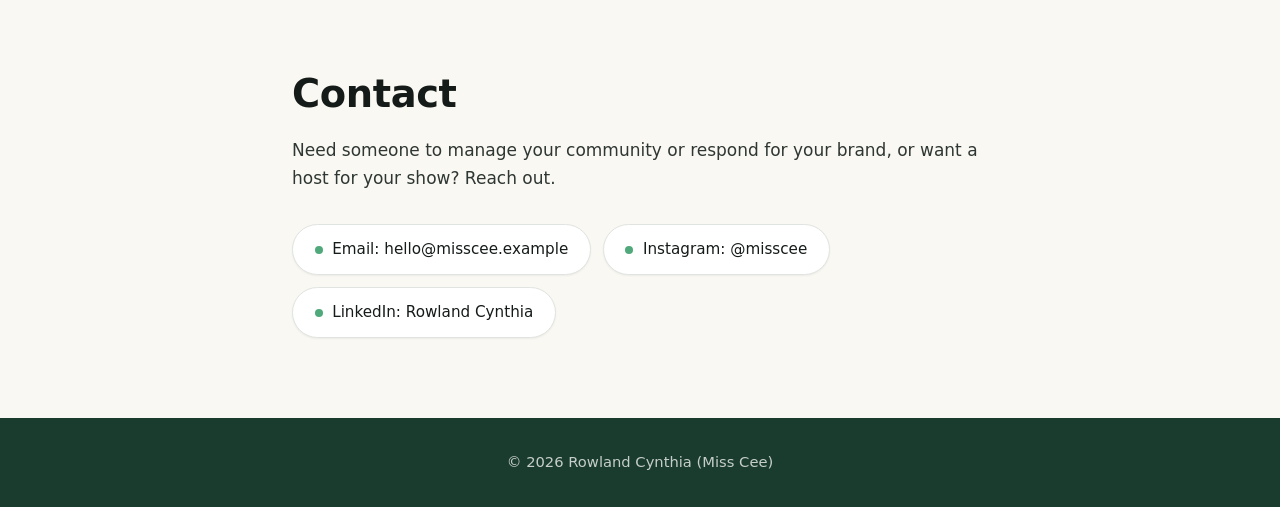
==== commit 5521cf64: "Add styles and scripts for portfolio layout and features Added CSS styles for design tokens, layout " ====
--- a/index.html
+++ b/index.html
@@ -9,7 +9,875 @@
 <link rel="preconnect" href="https://fonts.gstatic.com" crossorigin>
 <link href="https://fonts.googleapis.com/css2?family=Bricolage+Grotesque:opsz,wght@12..96,500;12..96,700&family=DM+Sans:wght@400;500;700&display=swap" rel="stylesheet">
 <link rel="icon" href="img/logo.svg" type="image/svg+xml">
-<link rel="stylesheet" href="css/style.css">
+<style>
+/* ============================================================
+   Miss Cee Portfolio — style.css
+   Author: Senior Front-End Engineer
+   Description: Full stylesheet for the Miss Cee portfolio site.
+   ============================================================ */
+
+/* ---------- 1. Design Tokens ---------- */
+:root {
+  /* Color palette */
+  --green-900: #1a3c2e;
+  --green-800: #234d3a;
+  --green-700: #2f6b4f;
+  --green-600: #3d8a64;
+  --green-500: #4fa97a;
+  --green-100: #e6f4ec;
+  --green-50:  #f3faf6;
+
+  --ink-900: #151b18;
+  --ink-700: #2e3733;
+  --ink-500: #5a6660;
+  --ink-400: #7c8882;
+
+  --cream: #faf8f3;
+  --white: #ffffff;
+  --line: #e0e4e0;
+
+  --accent: #c9a227;
+  --accent-dark: #a8871c;
+
+  --focus-ring: #4fa97a;
+
+  /* Typography */
+  --font-display: 'Bricolage Grotesque', 'Trebuchet MS', system-ui, sans-serif;
+  --font-body: 'DM Sans', 'Segoe UI', system-ui, sans-serif;
+
+  /* Spacing */
+  --space-xs: 0.5rem;
+  --space-sm: 0.75rem;
+  --space-md: 1.25rem;
+  --space-lg: 2rem;
+  --space-xl: 3.5rem;
+  --space-2xl: 5rem;
+
+  /* Layout */
+  --wrap-max: 1120px;
+  --wrap-pad: 1.25rem;
+  --radius: 14px;
+  --radius-sm: 8px;
+
+  /* Shadows */
+  --shadow-sm: 0 1px 2px rgba(21, 27, 24, 0.06);
+  --shadow-md: 0 8px 24px rgba(21, 27, 24, 0.08);
+  --shadow-lg: 0 18px 48px rgba(21, 27, 24, 0.14);
+  --shadow-focus: 0 0 0 3px rgba(79, 169, 122, 0.35);
+
+  /* Motion */
+  --ease: cubic-bezier(0.22, 0.61, 0.36, 1);
+  --dur: 260ms;
+}
+
+/* ---------- 2. Reset & Base ---------- */
+*,
+*::before,
+*::after {
+  box-sizing: border-box;
+}
+
+* {
+  margin: 0;
+  padding: 0;
+}
+
+html {
+  -webkit-text-size-adjust: 100%;
+  scroll-behavior: smooth;
+  scroll-padding-top: 5.5rem; /* offset for sticky header */
+}
+
+body {
+  font-family: var(--font-body);
+  font-size: 1.0625rem;
+  line-height: 1.65;
+  color: var(--ink-700);
+  background: var(--cream);
+  -webkit-font-smoothing: antialiased;
+  text-rendering: optimizeLegibility;
+  min-height: 100vh;
+  display: flex;
+  flex-direction: column;
+}
+
+body > main { flex: 1 0 auto; }
+
+img,
+picture,
+svg {
+  display: block;
+  max-width: 100%;
+  height: auto;
+}
+
+h1, h2, h3, h4 {
+  font-family: var(--font-display);
+  font-weight: 700;
+  line-height: 1.15;
+  color: var(--ink-900);
+  letter-spacing: -0.01em;
+  text-wrap: balance;
+}
+
+h1 { font-size: clamp(2.4rem, 6vw, 4rem); }
+h2 { font-size: clamp(1.6rem, 3.4vw, 2.4rem); margin-bottom: var(--space-md); }
+h3 { font-size: clamp(1.1rem, 1.8vw, 1.3rem); margin-bottom: 0.35rem; }
+
+p { text-wrap: pretty; }
+
+a {
+  color: var(--green-700);
+  text-decoration: none;
+  transition: color var(--dur) var(--ease);
+}
+
+a:hover { color: var(--green-500); }
+
+ul, ol { list-style: none; }
+
+button {
+  font: inherit;
+  color: inherit;
+  background: none;
+  border: none;
+  cursor: pointer;
+}
+
+/* Accessible focus styles */
+:focus-visible {
+  outline: 2px solid var(--focus-ring);
+  outline-offset: 3px;
+  border-radius: 4px;
+}
+
+/* Skip link (added via JS if missing) */
+.skip-link {
+  position: absolute;
+  top: -100%;
+  left: 1rem;
+  z-index: 200;
+  padding: 0.75rem 1.25rem;
+  background: var(--green-800);
+  color: var(--white);
+  border-radius: var(--radius-sm);
+  font-weight: 700;
+  transition: top 200ms var(--ease);
+}
+.skip-link:focus {
+  top: 1rem;
+  color: var(--white);
+}
+
+/* ---------- 3. Layout Helpers ---------- */
+.wrap {
+  width: 100%;
+  max-width: var(--wrap-max);
+  margin-inline: auto;
+  padding-inline: var(--wrap-pad);
+}
+
+.wrap.narrow { max-width: 760px; }
+
+.section {
+  padding-block: var(--space-2xl);
+  scroll-margin-top: 5.5rem;
+}
+
+.section.alt {
+  background: var(--green-50);
+  border-block: 1px solid var(--line);
+}
+
+.sub {
+  color: var(--ink-500);
+  margin-top: calc(var(--space-md) * -0.5);
+  margin-bottom: var(--space-lg);
+  font-size: 0.95rem;
+}
+
+/* ---------- 4. Buttons ---------- */
+.btn {
+  display: inline-flex;
+  align-items: center;
+  justify-content: center;
+  gap: 0.5rem;
+  padding: 0.8rem 1.6rem;
+  border-radius: 999px;
+  font-weight: 700;
+  font-size: 0.95rem;
+  letter-spacing: 0.01em;
+  border: 1.5px solid var(--green-700);
+  color: var(--green-800);
+  background: transparent;
+  transition: background var(--dur) var(--ease),
+              color var(--dur) var(--ease),
+              transform var(--dur) var(--ease),
+              box-shadow var(--dur) var(--ease);
+  will-change: transform;
+}
+
+.btn:hover {
+  background: var(--green-100);
+  color: var(--green-900);
+  transform: translateY(-1px);
+}
+
+.btn:active { transform: translateY(0); }
+
+.btn.primary {
+  background: var(--green-800);
+  border-color: var(--green-800);
+  color: var(--white);
+  box-shadow: var(--shadow-sm);
+}
+
+.btn.primary:hover {
+  background: var(--green-700);
+  border-color: var(--green-700);
+  color: var(--white);
+  box-shadow: var(--shadow-md);
+}
+
+/* ---------- 5. Header & Navigation ---------- */
+.site-header {
+  position: sticky;
+  top: 0;
+  z-index: 100;
+  background: rgba(250, 248, 243, 0.92);
+  backdrop-filter: blur(12px);
+  -webkit-backdrop-filter: blur(12px);
+  border-bottom: 1px solid var(--line);
+  transition: box-shadow var(--dur) var(--ease);
+}
+
+.site-header.scrolled {
+  box-shadow: 0 2px 16px rgba(21, 27, 24, 0.07);
+}
+
+.bar {
+  display: flex;
+  align-items: center;
+  justify-content: space-between;
+  gap: var(--space-md);
+  min-height: 4.25rem;
+}
+
+.brand {
+  display: inline-flex;
+  align-items: center;
+  gap: 0.6rem;
+  font-family: var(--font-display);
+  font-weight: 700;
+  font-size: 1.15rem;
+  color: var(--ink-900);
+  letter-spacing: -0.02em;
+}
+
+.brand:hover { color: var(--green-700); }
+
+.brand img {
+  width: 38px;
+  height: 38px;
+  border-radius: 50%;
+  background: var(--green-100);
+  object-fit: contain;
+}
+
+.nav {
+  display: flex;
+  align-items: center;
+  gap: 0.25rem;
+}
+
+.nav a {
+  display: inline-block;
+  padding: 0.5rem 0.85rem;
+  border-radius: 999px;
+  color: var(--ink-700);
+  font-weight: 500;
+  font-size: 0.95rem;
+  transition: background var(--dur) var(--ease), color var(--dur) var(--ease);
+}
+
+.nav a:hover {
+  background: var(--green-100);
+  color: var(--green-800);
+}
+
+.nav a.nav-cta {
+  margin-left: 0.35rem;
+  background: var(--green-800);
+  color: var(--white);
+  font-weight: 700;
+}
+
+.nav a.nav-cta:hover {
+  background: var(--green-700);
+  color: var(--white);
+}
+
+/* Mobile menu button */
+.menu-btn {
+  display: none;
+  padding: 0.55rem 1.1rem;
+  border-radius: 999px;
+  border: 1.5px solid var(--line);
+  font-weight: 700;
+  font-size: 0.9rem;
+  color: var(--ink-900);
+  background: var(--white);
+  transition: border-color var(--dur) var(--ease), background var(--dur) var(--ease);
+}
+
+.menu-btn:hover { border-color: var(--green-600); }
+
+.menu-btn[aria-expanded="true"] {
+  background: var(--green-100);
+  border-color: var(--green-600);
+}
+
+/* ---------- 6. Hero ---------- */
+.hero {
+  padding-block: clamp(3rem, 8vw, 6rem);
+  background:
+    radial-gradient(ellipse 70% 55% at 88% 0%, rgba(79, 169, 122, 0.16), transparent 70%),
+    radial-gradient(ellipse 50% 40% at 0% 100%, rgba(201, 162, 39, 0.10), transparent 70%),
+    var(--cream);
+}
+
+.hero-grid {
+  display: grid;
+  grid-template-columns: 1fr;
+  gap: var(--space-xl);
+  align-items: center;
+}
+
+.kicker {
+  display: inline-block;
+  font-size: 0.8rem;
+  font-weight: 700;
+  letter-spacing: 0.14em;
+  text-transform: uppercase;
+  color: var(--green-700);
+  background: var(--green-100);
+  padding: 0.35rem 0.9rem;
+  border-radius: 999px;
+  margin-bottom: var(--space-sm);
+}
+
+.hero-text h1 { margin-bottom: var(--space-md); }
+
+.lead {
+  font-size: clamp(1.05rem, 1.6vw, 1.2rem);
+  color: var(--ink-500);
+  max-width: 46ch;
+  margin-bottom: var(--space-lg);
+}
+
+.actions {
+  display: flex;
+  flex-wrap: wrap;
+  gap: var(--space-sm);
+}
+
+.hero-photo {
+  position: relative;
+  border-radius: var(--radius);
+  overflow: hidden;
+  box-shadow: var(--shadow-lg);
+  background: var(--green-100);
+  aspect-ratio: 16 / 10;
+}
+
+.hero-photo img {
+  width: 100%;
+  height: 100%;
+  object-fit: cover;
+  transition: transform 700ms var(--ease);
+}
+
+.hero-photo:hover img { transform: scale(1.03); }
+
+.hero-photo figcaption {
+  position: absolute;
+  left: 0;
+  right: 0;
+  bottom: 0;
+  padding: 2.5rem 1.25rem 1rem;
+  background: linear-gradient(to top, rgba(21, 27, 24, 0.82), transparent);
+  color: var(--white);
+  font-size: 0.88rem;
+  font-weight: 500;
+  letter-spacing: 0.02em;
+}
+
+/* ---------- 7. About ---------- */
+.about-grid {
+  display: grid;
+  grid-template-columns: 1fr;
+  gap: var(--space-xl);
+  align-items: center;
+}
+
+.about-photo {
+  border-radius: var(--radius);
+  overflow: hidden;
+  box-shadow: var(--shadow-md);
+  background: var(--green-100);
+}
+
+.about-photo img {
+  width: 100%;
+  height: 100%;
+  object-fit: cover;
+  aspect-ratio: 4 / 5;
+}
+
+.about-text p + p { margin-top: var(--space-md); }
+
+.about-text p { color: var(--ink-500); }
+
+/* ---------- 8. Cards (Services & Work) ---------- */
+.cards {
+  display: grid;
+  gap: var(--space-md);
+  grid-template-columns: 1fr;
+}
+
+.card {
+  background: var(--white);
+  border: 1px solid var(--line);
+  border-radius: var(--radius);
+  padding: var(--space-md);
+  box-shadow: var(--shadow-sm);
+  transition: transform var(--dur) var(--ease),
+              box-shadow var(--dur) var(--ease),
+              border-color var(--dur) var(--ease);
+}
+
+.card:hover {
+  transform: translateY(-3px);
+  box-shadow: var(--shadow-md);
+  border-color: rgba(79, 169, 122, 0.45);
+}
+
+.card p {
+  color: var(--ink-500);
+  font-size: 0.97rem;
+}
+
+/* Services grid */
+.cards.services { grid-template-columns: repeat(auto-fit, minmax(240px, 1fr)); }
+
+/* Work cards */
+.cards.work { grid-template-columns: repeat(auto-fill, minmax(260px, 1fr)); }
+
+.work-card {
+  padding: 0;
+  overflow: hidden;
+  display: flex;
+  flex-direction: column;
+}
+
+.thumb {
+  display: block;
+  width: 100%;
+  padding: 0;
+  border: none;
+  background: var(--green-100);
+  aspect-ratio: 4 / 3;
+  overflow: hidden;
+  position: relative;
+  cursor: zoom-in;
+}
+
+.thumb img {
+  width: 100%;
+  height: 100%;
+  object-fit: cover;
+  transition: transform 600ms var(--ease);
+}
+
+.thumb:hover img,
+.thumb:focus-visible img { transform: scale(1.06); }
+
+.thumb::after {
+  content: "View";
+  position: absolute;
+  right: 0.75rem;
+  bottom: 0.75rem;
+  padding: 0.3rem 0.75rem;
+  border-radius: 999px;
+  background: rgba(21, 27, 24, 0.72);
+  color: var(--white);
+  font-size: 0.75rem;
+  font-weight: 700;
+  letter-spacing: 0.06em;
+  text-transform: uppercase;
+  opacity: 0;
+  transform: translateY(6px);
+  transition: opacity var(--dur) var(--ease), transform var(--dur) var(--ease);
+  pointer-events: none;
+}
+
+.thumb:hover::after,
+.thumb:focus-visible::after {
+  opacity: 1;
+  transform: translateY(0);
+}
+
+/* Light background thumbs (logos) need a subtle inner border */
+.thumb.light {
+  box-shadow: inset 0 0 0 1px var(--line);
+}
+
+.card-body {
+  padding: var(--space-md);
+  display: flex;
+  flex-direction: column;
+  gap: 0.3rem;
+  flex: 1;
+}
+
+/* ---------- 9. Timeline (Training) ---------- */
+.timeline {
+  position: relative;
+  display: flex;
+  flex-direction: column;
+  gap: var(--space-lg);
+  padding-left: 1.75rem;
+}
+
+.timeline::before {
+  content: "";
+  position: absolute;
+  left: 7px;
+  top: 0.5rem;
+  bottom: 0.5rem;
+  width: 2px;
+  background: linear-gradient(to bottom, var(--green-500), var(--green-100));
+  border-radius: 2px;
+}
+
+.timeline li {
+  position: relative;
+  background: var(--white);
+  border: 1px solid var(--line);
+  border-radius: var(--radius);
+  padding: var(--space-md) var(--space-lg);
+  box-shadow: var(--shadow-sm);
+}
+
+.timeline li::before {
+  content: "";
+  position: absolute;
+  left: -1.75rem;
+  top: 1.35rem;
+  width: 16px;
+  height: 16px;
+  border-radius: 50%;
+  background: var(--white);
+  border: 3px solid var(--green-500);
+  box-shadow: 0 0 0 3px var(--green-50);
+  transform: translateX(calc(-50% + 8px));
+}
+
+.timeline li:has(.tag.done)::before {
+  border-color: var(--green-700);
+  background: var(--green-700);
+}
+
+.tag {
+  display: inline-block;
+  font-size: 0.72rem;
+  font-weight: 700;
+  letter-spacing: 0.08em;
+  text-transform: uppercase;
+  padding: 0.25rem 0.7rem;
+  border-radius: 999px;
+  background: var(--accent);
+  color: var(--ink-900);
+  margin-bottom: 0.6rem;
+}
+
+.tag.done {
+  background: var(--green-100);
+  color: var(--green-800);
+}
+
+.timeline li p {
+  color: var(--ink-500);
+  font-size: 0.95rem;
+}
+
+/* ---------- 10. Contact ---------- */
+.contact {
+  display: flex;
+  flex-wrap: wrap;
+  gap: var(--space-sm);
+  margin-top: var(--space-lg);
+}
+
+.contact li { display: contents; }
+
+.contact a {
+  display: inline-flex;
+  align-items: center;
+  gap: 0.6rem;
+  padding: 0.75rem 1.35rem;
+  border-radius: 999px;
+  background: var(--white);
+  border: 1.5px solid var(--line);
+  color: var(--ink-900);
+  font-weight: 500;
+  font-size: 0.95rem;
+  box-shadow: var(--shadow-sm);
+  transition: border-color var(--dur) var(--ease),
+              background var(--dur) var(--ease),
+              transform var(--dur) var(--ease),
+              box-shadow var(--dur) var(--ease);
+  word-break: break-word;
+}
+
+.contact a:hover {
+  border-color: var(--green-600);
+  background: var(--green-50);
+  color: var(--green-800);
+  transform: translateY(-2px);
+  box-shadow: var(--shadow-md);
+}
+
+.contact a::before {
+  content: "";
+  width: 8px;
+  height: 8px;
+  border-radius: 50%;
+  background: var(--green-500);
+  flex-shrink: 0;
+}
+
+/* ---------- 11. Footer ---------- */
+.site-footer {
+  background: var(--green-900);
+  color: rgba(255, 255, 255, 0.75);
+  padding-block: var(--space-lg);
+  margin-top: auto;
+}
+
+.site-footer p {
+  font-size: 0.92rem;
+  text-align: center;
+}
+
+.site-footer a { color: var(--white); }
+
+/* ---------- 12. Lightbox Dialog ---------- */
+dialog#lightbox {
+  position: fixed;
+  inset: 0;
+  margin: auto;
+  width: min(92vw, 960px);
+  max-height: 92vh;
+  padding: 0;
+  border: none;
+  border-radius: var(--radius);
+  background: var(--ink-900);
+  color: var(--white);
+  box-shadow: var(--shadow-lg);
+  overflow: hidden;
+}
+
+dialog#lightbox::backdrop {
+  background: rgba(10, 14, 12, 0.82);
+  backdrop-filter: blur(4px);
+  -webkit-backdrop-filter: blur(4px);
+}
+
+/* Animate dialog entry */
+dialog#lightbox[open] {
+  animation: lb-in 300ms var(--ease) both;
+}
+
+@keyframes lb-in {
+  from { opacity: 0; transform: scale(0.96); }
+  to   { opacity: 1; transform: scale(1); }
+}
+
+dialog#lightbox form {
+  position: absolute;
+  top: 0.75rem;
+  right: 0.75rem;
+  z-index: 2;
+}
+
+dialog#lightbox .close {
+  padding: 0.5rem 1rem;
+  border-radius: 999px;
+  background: rgba(255, 255, 255, 0.14);
+  color: var(--white);
+  font-size: 0.85rem;
+  font-weight: 700;
+  letter-spacing: 0.04em;
+  border: 1px solid rgba(255, 255, 255, 0.25);
+  transition: background var(--dur) var(--ease);
+}
+
+dialog#lightbox .close:hover {
+  background: rgba(255, 255, 255, 0.28);
+}
+
+dialog#lightbox img {
+  width: 100%;
+  max-height: calc(92vh - 4.5rem);
+  object-fit: contain;
+  background: #000;
+}
+
+dialog#lightbox p {
+  padding: 0.85rem 1.25rem;
+  font-size: 0.9rem;
+  color: rgba(255, 255, 255, 0.8);
+  text-align: center;
+  border-top: 1px solid rgba(255, 255, 255, 0.12);
+}
+
+body.lb-open { overflow: hidden; }
+
+/* ---------- 13. Responsive Breakpoints ---------- */
+
+/* Small tablets */
+@media (min-width: 600px) {
+  .hero-grid { grid-template-columns: 1fr; }
+  .cards.services { grid-template-columns: repeat(2, 1fr); }
+  .timeline { padding-left: 2rem; }
+}
+
+/* Tablets */
+@media (min-width: 760px) {
+  .hero-grid {
+    grid-template-columns: 1.05fr 0.95fr;
+    gap: var(--space-xl);
+  }
+
+  .about-grid {
+    grid-template-columns: 0.85fr 1.15fr;
+    gap: var(--space-xl);
+  }
+
+  .hero-photo { aspect-ratio: auto; min-height: 340px; }
+  .hero-photo img { height: 100%; }
+}
+
+/* Desktop */
+@media (min-width: 900px) {
+  :root { --wrap-pad: 2rem; }
+
+  .cards.services { grid-template-columns: repeat(3, 1fr); }
+  .cards.work { grid-template-columns: repeat(3, 1fr); }
+}
+
+/* ---------- 14. Mobile Navigation (max 767px) ---------- */
+@media (max-width: 767px) {
+  .menu-btn { display: inline-block; }
+
+  .nav {
+    position: absolute;
+    top: 100%;
+    left: 0;
+    right: 0;
+    flex-direction: column;
+    align-items: stretch;
+    gap: 0.35rem;
+    padding: 0.75rem var(--wrap-pad) 1.25rem;
+    background: var(--cream);
+    border-bottom: 1px solid var(--line);
+    box-shadow: var(--shadow-md);
+
+    /* Collapsed state */
+    opacity: 0;
+    visibility: hidden;
+    transform: translateY(-8px);
+    transition: opacity var(--dur) var(--ease),
+                transform var(--dur) var(--ease),
+                visibility var(--dur) var(--ease);
+  }
+
+  .nav.open {
+    opacity: 1;
+    visibility: visible;
+    transform: translateY(0);
+  }
+
+  .nav a {
+    padding: 0.85rem 1rem;
+    border-radius: var(--radius-sm);
+    font-size: 1rem;
+  }
+
+  .nav a.nav-cta {
+    margin-left: 0;
+    margin-top: 0.35rem;
+    text-align: center;
+  }
+}
+
+/* ---------- 15. Reduced Motion ---------- */
+@media (prefers-reduced-motion: reduce) {
+  html { scroll-behavior: auto; }
+
+  *,
+  *::before,
+  *::after {
+    animation-duration: 0.01ms !important;
+    animation-iteration-count: 1 !important;
+    transition-duration: 0.01ms !important;
+  }
+
+  .hero-photo:hover img { transform: none; }
+  .thumb:hover img { transform: none; }
+  .card:hover { transform: none; }
+}
+
+/* ---------- 16. Print ---------- */
+@media print {
+  .site-header,
+  .menu-btn,
+  .site-footer,
+  dialog#lightbox,
+  .actions,
+  .thumb::after {
+    display: none !important;
+  }
+
+  body {
+    background: #fff;
+    color: #000;
+    font-size: 11pt;
+  }
+
+  .section { padding-block: 1.5rem; break-inside: avoid; }
+  .card, .timeline li { box-shadow: none; border: 1px solid #ccc; }
+
+  a[href^="http"]::after {
+    content: " (" attr(href) ")";
+    font-size: 0.8em;
+    color: #555;
+  }
+}
+
+/* ---------- 17. High Contrast / Forced Colors ---------- */
+@media (forced-colors: active) {
+  .btn,
+  .card,
+  .thumb,
+  .contact a {
+    border: 1px solid CanvasText;
+  }
+
+  .thumb::after { forced-color-adjust: none; }
+}
+</style>
 </head>
 <body>
 
@@ -144,6 +1012,468 @@
   <p id="lbCap"></p>
 </dialog>
 
-<script src="js/main.js"></script>
+<script>
+  /* ============================================================
+   Miss Cee Portfolio — main.js
+   Description: Interactive behaviours for the portfolio site.
+   ============================================================ */
+
+(function () {
+  'use strict';
+
+  /* ----------------------------------------------------------
+     Utility helpers
+     ---------------------------------------------------------- */
+  const $  = (sel, ctx = document) => ctx.querySelector(sel);
+  const $$ = (sel, ctx = document) => Array.from(ctx.querySelectorAll(sel));
+
+  const prefersReducedMotion = () =>
+    window.matchMedia('(prefers-reduced-motion: reduce)').matches;
+
+  /* ----------------------------------------------------------
+     1. Footer year
+     ---------------------------------------------------------- */
+  const yearEl = $('#year');
+  if (yearEl) {
+    yearEl.textContent = String(new Date().getFullYear());
+  }
+
+  /* ----------------------------------------------------------
+     2. Skip link (accessibility)
+     ---------------------------------------------------------- */
+  (function addSkipLink() {
+    if ($('.skip-link')) return;
+    const main = $('#top');
+    if (!main) return;
+
+    const link = document.createElement('a');
+    link.href = '#top';
+    link.className = 'skip-link';
+    link.textContent = 'Skip to main content';
+    document.body.insertBefore(link, document.body.firstChild);
+  })();
+
+  /* ----------------------------------------------------------
+     3. Mobile navigation toggle
+     ---------------------------------------------------------- */
+  (function initMobileNav() {
+    const menuBtn = $('#menuBtn');
+    const nav = $('#nav');
+    if (!menuBtn || !nav) return;
+
+    const openNav = () => {
+      nav.classList.add('open');
+      menuBtn.setAttribute('aria-expanded', 'true');
+    };
+
+    const closeNav = () => {
+      nav.classList.remove('open');
+      menuBtn.setAttribute('aria-expanded', 'false');
+    };
+
+    const toggleNav = () => {
+      if (nav.classList.contains('open')) {
+        closeNav();
+      } else {
+        openNav();
+      }
+    };
+
+    menuBtn.addEventListener('click', (e) => {
+      e.stopPropagation();
+      toggleNav();
+    });
+
+    // Close when a nav link is clicked
+    nav.addEventListener('click', (e) => {
+      if (e.target.closest('a')) closeNav();
+    });
+
+    // Close on outside click
+    document.addEventListener('click', (e) => {
+      if (!nav.classList.contains('open')) return;
+      if (nav.contains(e.target) || menuBtn.contains(e.target)) return;
+      closeNav();
+    });
+
+    // Close on Escape
+    document.addEventListener('keydown', (e) => {
+      if (e.key === 'Escape' && nav.classList.contains('open')) {
+        closeNav();
+        menuBtn.focus();
+      }
+    });
+
+    // Reset state when resizing to desktop
+    const mq = window.matchMedia('(min-width: 768px)');
+    const handleMq = (ev) => {
+      if (ev.matches) closeNav();
+    };
+    if (typeof mq.addEventListener === 'function') {
+      mq.addEventListener('change', handleMq);
+    } else if (typeof mq.addListener === 'function') {
+      mq.addListener(handleMq); // legacy Safari
+    }
+  })();
+
+  /* ----------------------------------------------------------
+     4. Sticky header shadow on scroll
+     ---------------------------------------------------------- */
+  (function initHeaderShadow() {
+    const header = $('.site-header');
+    if (!header) return;
+
+    let ticking = false;
+
+    const update = () => {
+      header.classList.toggle('scrolled', window.scrollY > 8);
+      ticking = false;
+    };
+
+    window.addEventListener('scroll', () => {
+      if (!ticking) {
+        window.requestAnimationFrame(update);
+        ticking = true;
+      }
+    }, { passive: true });
+
+    update();
+  })();
+
+  /* ----------------------------------------------------------
+     5. Smooth in-page anchor scrolling
+        (honours reduced motion; falls back if CSS smooth
+        scrolling is unsupported)
+     ---------------------------------------------------------- */
+  (function initSmoothAnchors() {
+    const supportsSmooth = 'scrollBehavior' in document.documentElement.style;
+
+    document.addEventListener('click', (e) => {
+      const link = e.target.closest('a[href^="#"]');
+      if (!link) return;
+
+      const hash = link.getAttribute('href');
+      if (!hash || hash === '#') return;
+
+      const target = document.querySelector(hash);
+      if (!target) return;
+
+      e.preventDefault();
+
+      const headerOffset = (() => {
+        const header = $('.site-header');
+        return header ? header.offsetHeight : 0;
+      })();
+
+      const top = target.getBoundingClientRect().top +
+                  window.pageYOffset -
+                  headerOffset +
+                  1;
+
+      if (prefersReducedMotion() || !supportsSmooth) {
+        window.scrollTo(0, top);
+      } else {
+        window.scrollTo({ top, behavior: 'smooth' });
+      }
+
+      // Update focus for a11y without jumping
+      if (!target.hasAttribute('tabindex')) {
+        target.setAttribute('tabindex', '-1');
+      }
+      target.focus({ preventScroll: true });
+
+      // Update the URL hash without a jump
+      if (history.replaceState) {
+        history.replaceState(null, '', hash);
+      }
+    });
+  })();
+
+  /* ----------------------------------------------------------
+     6. Lightbox for work images
+     ---------------------------------------------------------- */
+  (function initLightbox() {
+    const dialog = $('#lightbox');
+    const lbImg = $('#lbImg');
+    const lbCap = $('#lbCap');
+    if (!dialog || !lbImg || !lbCap) return;
+
+    // Graceful fallback for browsers without <dialog>
+    const supportsDialog =
+      typeof dialog.showModal === 'function';
+
+    let lastFocused = null;
+
+    const open = (trigger) => {
+      const full = trigger.getAttribute('data-full');
+      const cap = trigger.getAttribute('data-cap') || '';
+      const img = trigger.querySelector('img');
+
+      if (!full) return;
+
+      lbImg.src = full;
+      lbImg.alt = img ? img.alt : cap;
+      lbCap.textContent = cap;
+
+      lastFocused = trigger;
+
+      if (supportsDialog) {
+        dialog.showModal();
+        document.body.classList.add('lb-open');
+      } else {
+        // Fallback: open image in a new tab
+        window.open(full, '_blank', 'noopener');
+        lastFocused = null;
+      }
+    };
+
+    const close = () => {
+      if (!supportsDialog) return;
+      if (dialog.open) dialog.close();
+      document.body.classList.remove('lb-open');
+      if (lastFocused && typeof lastFocused.focus === 'function') {
+        lastFocused.focus();
+      }
+      lastFocused = null;
+    };
+
+    // Delegate clicks on thumbnails
+    document.addEventListener('click', (e) => {
+      const thumb = e.target.closest('.thumb');
+      if (!thumb) return;
+      e.preventDefault();
+      open(thumb);
+    });
+
+    // Close via form[method="dialog"] button (native) or fallback
+    dialog.addEventListener('click', (e) => {
+      // Click on backdrop (outside the dialog content)
+      if (e.target === dialog) {
+        close();
+      }
+    });
+
+    // Native close event (fires when form[method=dialog] submits)
+    dialog.addEventListener('close', () => {
+      document.body.classList.remove('lb-open');
+      if (lastFocused && typeof lastFocused.focus === 'function') {
+        lastFocused.focus();
+      }
+      lastFocused = null;
+      // Reset after animation
+      setTimeout(() => {
+        lbImg.removeAttribute('src');
+        lbCap.textContent = '';
+      }, 200);
+    });
+
+    // Keyboard: Escape handled by dialog natively, but add safety
+    document.addEventListener('keydown', (e) => {
+      if (e.key === 'Escape' && dialog.open) {
+        close();
+      }
+    });
+
+    // Close button (in case form[method=dialog] is unsupported)
+    const closeBtn = dialog.querySelector('.close');
+    if (closeBtn) {
+      closeBtn.addEventListener('click', (e) => {
+        if (!supportsDialog) return;
+        e.preventDefault();
+        close();
+      });
+    }
+  })();
+
+  /* ----------------------------------------------------------
+     7. Contact list — build from data with safe fallbacks
+        (the HTML leaves #contactList empty; we populate it)
+     ---------------------------------------------------------- */
+  (function initContactList() {
+    const list = $('#contactList');
+    if (!list) return;
+
+    // No hardcoded contact data in the HTML, so we provide a
+    // sensible default set. Replace these with real details.
+    const contacts = [
+      { label: 'Email', value: 'hello@misscee.example', href: 'mailto:hello@misscee.example' },
+      { label: 'Instagram', value: '@misscee', href: 'https://instagram.com/' },
+      { label: 'LinkedIn', value: 'Rowland Cynthia', href: 'https://linkedin.com/' }
+    ];
+
+    // Respect any data-* hints if present on the list element
+    // e.g. data-email / data-phone
+    const email = list.getAttribute('data-email');
+    const phone = list.getAttribute('data-phone');
+    const instagram = list.getAttribute('data-instagram');
+    const linkedin = list.getAttribute('data-linkedin');
+
+    const resolved = [];
+
+    if (email) resolved.push({ label: 'Email', value: email, href: `mailto:${email}` });
+    if (phone) resolved.push({ label: 'Phone', value: phone, href: `tel:${phone.replace(/[^\d+]/g, '')}` });
+    if (instagram) resolved.push({ label: 'Instagram', value: instagram, href: instagram.startsWith('http') ? instagram : `https://instagram.com/${instagram.replace(/^@/, '')}` });
+    if (linkedin) resolved.push({ label: 'LinkedIn', value: linkedin, href: linkedin.startsWith('http') ? linkedin : `https://linkedin.com/in/${linkedin}` });
+
+    const finalContacts = resolved.length ? resolved : contacts;
+
+    const frag = document.createDocumentFragment();
+
+    finalContacts.forEach((c) => {
+      const li = document.createElement('li');
+      const a = document.createElement('a');
+      a.href = c.href;
+      a.textContent = `${c.label}: ${c.value}`;
+
+      if (c.href.startsWith('http')) {
+        a.target = '_blank';
+        a.rel = 'noopener noreferrer';
+      }
+
+      li.appendChild(a);
+      frag.appendChild(li);
+    });
+
+    list.appendChild(frag);
+  })();
+
+  /* ----------------------------------------------------------
+     8. Lazy-load images: add native fallback + fade-in
+     ---------------------------------------------------------- */
+  (function initImageReveal() {
+    const imgs = $$('img[loading="lazy"]');
+    if (!imgs.length) return;
+
+    const reveal = (img) => {
+      img.style.opacity = '1';
+    };
+
+    imgs.forEach((img) => {
+      img.style.opacity = '0';
+      img.style.transition = 'opacity 400ms ease';
+
+      if (img.complete) {
+        reveal(img);
+      } else {
+        img.addEventListener('load', () => reveal(img), { once: true });
+        img.addEventListener('error', () => {
+          img.style.opacity = '1';
+          img.style.background = '#e6f4ec';
+        }, { once: true });
+      }
+    });
+  })();
+
+  /* ----------------------------------------------------------
+     9. Reveal-on-scroll for cards & sections
+        (IntersectionObserver, respects reduced motion)
+     ---------------------------------------------------------- */
+  (function initScrollReveal() {
+    if (prefersReducedMotion()) return;
+    if (!('IntersectionObserver' in window)) return;
+
+    const targets = $$('.card, .timeline li, .about-photo, .hero-photo');
+    if (!targets.length) return;
+
+    const style = document.createElement('style');
+    style.textContent = `
+      .reveal-init { opacity: 0; transform: translateY(18px); }
+      .reveal-in { opacity: 1; transform: none; transition: opacity 600ms var(--ease), transform 600ms var(--ease); }
+    `;
+    document.head.appendChild(style);
+
+    targets.forEach((el, i) => {
+      el.classList.add('reveal-init');
+      // Stagger by index within its group, capped
+      el.style.transitionDelay = `${Math.min(i % 6, 5) * 70}ms`;
+    });
+
+    const observer = new IntersectionObserver((entries) => {
+      entries.forEach((entry) => {
+        if (!entry.isIntersecting) return;
+        entry.target.classList.add('reveal-in');
+        entry.target.classList.remove('reveal-init');
+        observer.unobserve(entry.target);
+      });
+    }, {
+      root: null,
+      rootMargin: '0px 0px -8% 0px',
+      threshold: 0.12
+    });
+
+    targets.forEach((el) => observer.observe(el));
+  })();
+
+  /* ----------------------------------------------------------
+     10. Active nav link highlighting (scroll spy)
+     ---------------------------------------------------------- */
+  (function initScrollSpy() {
+    if (!('IntersectionObserver' in window)) return;
+
+    const navLinks = $$('#nav a[href^="#"]');
+    if (!navLinks.length) return;
+
+    const sections = navLinks
+      .map((link) => {
+        const id = link.getAttribute('href');
+        const el = id && id !== '#' ? document.querySelector(id) : null;
+        return el ? { link, el } : null;
+      })
+      .filter(Boolean);
+
+    if (!sections.length) return;
+
+    const setActive = (activeLink) => {
+      navLinks.forEach((l) => l.classList.remove('is-active'));
+      if (activeLink) activeLink.classList.add('is-active');
+    };
+
+    const observer = new IntersectionObserver((entries) => {
+      entries.forEach((entry) => {
+        if (!entry.isIntersecting) return;
+        const match = sections.find((s) => s.el === entry.target);
+        if (match) setActive(match.link);
+      });
+    }, {
+      rootMargin: '-45% 0px -50% 0px',
+      threshold: 0
+    });
+
+    sections.forEach((s) => observer.observe(s.el));
+
+    // Clear highlight when at the very top (hero)
+    window.addEventListener('scroll', () => {
+      if (window.scrollY < 120) setActive(null);
+    }, { passive: true });
+  })();
+
+  /* ----------------------------------------------------------
+     11. Keyboard support: Enter/Space on custom thumbs
+          (buttons already handle this natively, but we
+           ensure the whole card is accessible)
+     ---------------------------------------------------------- */
+  (function initThumbKeyboard() {
+    $$('.thumb').forEach((thumb) => {
+      if (thumb.tagName === 'BUTTON') return; // native
+      thumb.setAttribute('role', 'button');
+      thumb.setAttribute('tabindex', '0');
+      thumb.addEventListener('keydown', (e) => {
+        if (e.key === 'Enter' || e.key === ' ') {
+          e.preventDefault();
+          thumb.click();
+        }
+      });
+    });
+  })();
+
+  /* ----------------------------------------------------------
+     12. Prevent body scroll lock stuck state on load
+     ---------------------------------------------------------- */
+  window.addEventListener('pageshow', () => {
+    document.body.classList.remove('lb-open');
+  });
+
+})();
+</script>
 </body>
 </html>
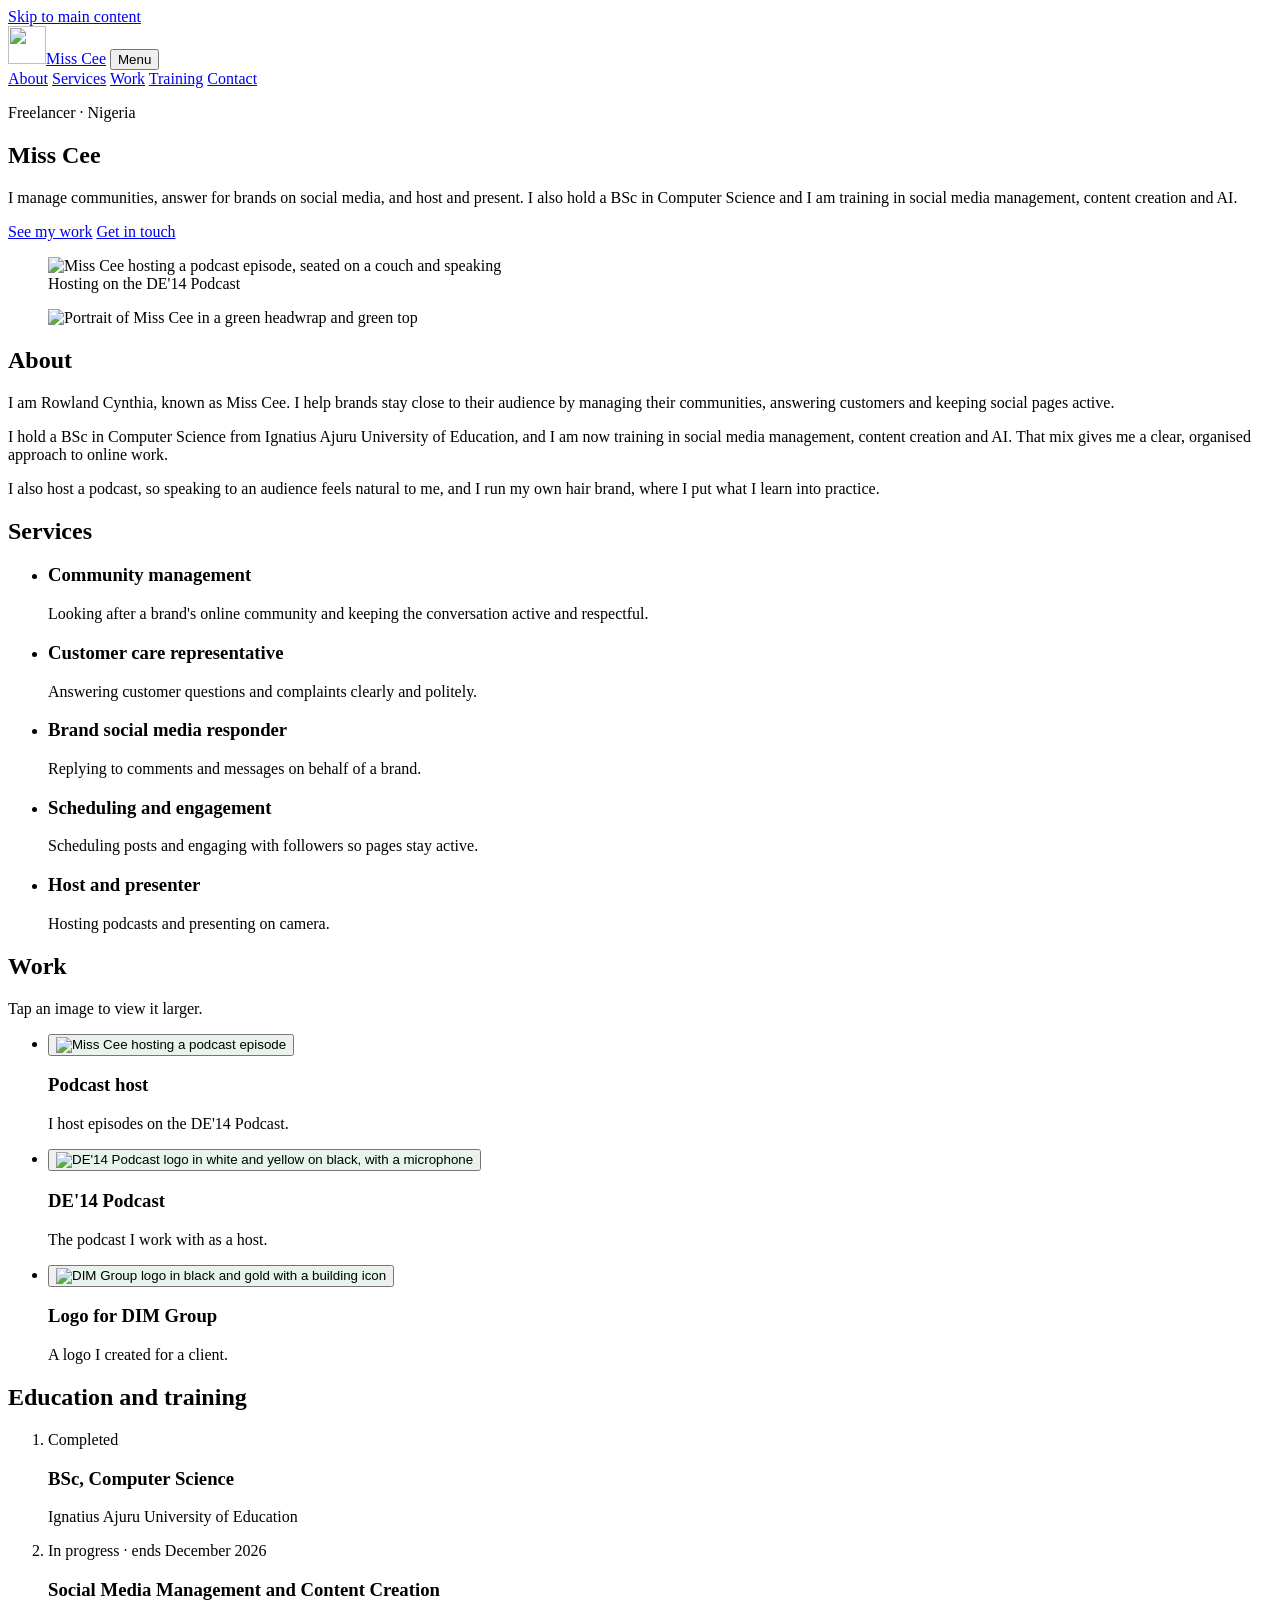
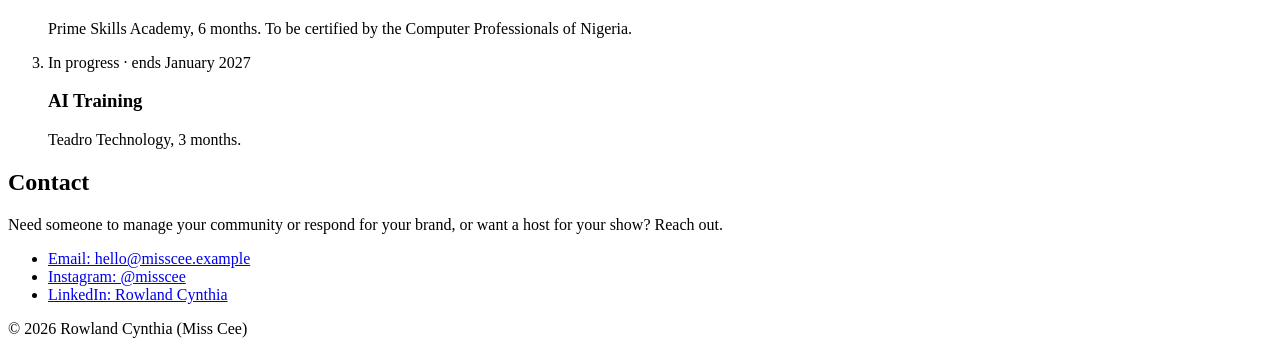
==== commit d09ddf91: "Remove CSS stylesheet from index.html Removed the entire CSS stylesheet from the index.html file, wh" ====
--- a/index.html
+++ b/index.html
@@ -9,881 +9,13 @@
 <link rel="preconnect" href="https://fonts.gstatic.com" crossorigin>
 <link href="https://fonts.googleapis.com/css2?family=Bricolage+Grotesque:opsz,wght@12..96,500;12..96,700&family=DM+Sans:wght@400;500;700&display=swap" rel="stylesheet">
 <link rel="icon" href="img/logo.svg" type="image/svg+xml">
-<style>
-/* ============================================================
-   Miss Cee Portfolio — style.css
-   Author: Senior Front-End Engineer
-   Description: Full stylesheet for the Miss Cee portfolio site.
-   ============================================================ */
-
-/* ---------- 1. Design Tokens ---------- */
-:root {
-  /* Color palette */
-  --green-900: #1a3c2e;
-  --green-800: #234d3a;
-  --green-700: #2f6b4f;
-  --green-600: #3d8a64;
-  --green-500: #4fa97a;
-  --green-100: #e6f4ec;
-  --green-50:  #f3faf6;
-
-  --ink-900: #151b18;
-  --ink-700: #2e3733;
-  --ink-500: #5a6660;
-  --ink-400: #7c8882;
-
-  --cream: #faf8f3;
-  --white: #ffffff;
-  --line: #e0e4e0;
-
-  --accent: #c9a227;
-  --accent-dark: #a8871c;
-
-  --focus-ring: #4fa97a;
-
-  /* Typography */
-  --font-display: 'Bricolage Grotesque', 'Trebuchet MS', system-ui, sans-serif;
-  --font-body: 'DM Sans', 'Segoe UI', system-ui, sans-serif;
-
-  /* Spacing */
-  --space-xs: 0.5rem;
-  --space-sm: 0.75rem;
-  --space-md: 1.25rem;
-  --space-lg: 2rem;
-  --space-xl: 3.5rem;
-  --space-2xl: 5rem;
-
-  /* Layout */
-  --wrap-max: 1120px;
-  --wrap-pad: 1.25rem;
-  --radius: 14px;
-  --radius-sm: 8px;
-
-  /* Shadows */
-  --shadow-sm: 0 1px 2px rgba(21, 27, 24, 0.06);
-  --shadow-md: 0 8px 24px rgba(21, 27, 24, 0.08);
-  --shadow-lg: 0 18px 48px rgba(21, 27, 24, 0.14);
-  --shadow-focus: 0 0 0 3px rgba(79, 169, 122, 0.35);
-
-  /* Motion */
-  --ease: cubic-bezier(0.22, 0.61, 0.36, 1);
-  --dur: 260ms;
-}
-
-/* ---------- 2. Reset & Base ---------- */
-*,
-*::before,
-*::after {
-  box-sizing: border-box;
-}
-
-* {
-  margin: 0;
-  padding: 0;
-}
-
-html {
-  -webkit-text-size-adjust: 100%;
-  scroll-behavior: smooth;
-  scroll-padding-top: 5.5rem; /* offset for sticky header */
-}
-
-body {
-  font-family: var(--font-body);
-  font-size: 1.0625rem;
-  line-height: 1.65;
-  color: var(--ink-700);
-  background: var(--cream);
-  -webkit-font-smoothing: antialiased;
-  text-rendering: optimizeLegibility;
-  min-height: 100vh;
-  display: flex;
-  flex-direction: column;
-}
-
-body > main { flex: 1 0 auto; }
-
-img,
-picture,
-svg {
-  display: block;
-  max-width: 100%;
-  height: auto;
-}
-
-h1, h2, h3, h4 {
-  font-family: var(--font-display);
-  font-weight: 700;
-  line-height: 1.15;
-  color: var(--ink-900);
-  letter-spacing: -0.01em;
-  text-wrap: balance;
-}
-
-h1 { font-size: clamp(2.4rem, 6vw, 4rem); }
-h2 { font-size: clamp(1.6rem, 3.4vw, 2.4rem); margin-bottom: var(--space-md); }
-h3 { font-size: clamp(1.1rem, 1.8vw, 1.3rem); margin-bottom: 0.35rem; }
-
-p { text-wrap: pretty; }
-
-a {
-  color: var(--green-700);
-  text-decoration: none;
-  transition: color var(--dur) var(--ease);
-}
-
-a:hover { color: var(--green-500); }
-
-ul, ol { list-style: none; }
-
-button {
-  font: inherit;
-  color: inherit;
-  background: none;
-  border: none;
-  cursor: pointer;
-}
-
-/* Accessible focus styles */
-:focus-visible {
-  outline: 2px solid var(--focus-ring);
-  outline-offset: 3px;
-  border-radius: 4px;
-}
-
-/* Skip link (added via JS if missing) */
-.skip-link {
-  position: absolute;
-  top: -100%;
-  left: 1rem;
-  z-index: 200;
-  padding: 0.75rem 1.25rem;
-  background: var(--green-800);
-  color: var(--white);
-  border-radius: var(--radius-sm);
-  font-weight: 700;
-  transition: top 200ms var(--ease);
-}
-.skip-link:focus {
-  top: 1rem;
-  color: var(--white);
-}
-
-/* ---------- 3. Layout Helpers ---------- */
-.wrap {
-  width: 100%;
-  max-width: var(--wrap-max);
-  margin-inline: auto;
-  padding-inline: var(--wrap-pad);
-}
-
-.wrap.narrow { max-width: 760px; }
-
-.section {
-  padding-block: var(--space-2xl);
-  scroll-margin-top: 5.5rem;
-}
-
-.section.alt {
-  background: var(--green-50);
-  border-block: 1px solid var(--line);
-}
-
-.sub {
-  color: var(--ink-500);
-  margin-top: calc(var(--space-md) * -0.5);
-  margin-bottom: var(--space-lg);
-  font-size: 0.95rem;
-}
-
-/* ---------- 4. Buttons ---------- */
-.btn {
-  display: inline-flex;
-  align-items: center;
-  justify-content: center;
-  gap: 0.5rem;
-  padding: 0.8rem 1.6rem;
-  border-radius: 999px;
-  font-weight: 700;
-  font-size: 0.95rem;
-  letter-spacing: 0.01em;
-  border: 1.5px solid var(--green-700);
-  color: var(--green-800);
-  background: transparent;
-  transition: background var(--dur) var(--ease),
-              color var(--dur) var(--ease),
-              transform var(--dur) var(--ease),
-              box-shadow var(--dur) var(--ease);
-  will-change: transform;
-}
-
-.btn:hover {
-  background: var(--green-100);
-  color: var(--green-900);
-  transform: translateY(-1px);
-}
-
-.btn:active { transform: translateY(0); }
-
-.btn.primary {
-  background: var(--green-800);
-  border-color: var(--green-800);
-  color: var(--white);
-  box-shadow: var(--shadow-sm);
-}
-
-.btn.primary:hover {
-  background: var(--green-700);
-  border-color: var(--green-700);
-  color: var(--white);
-  box-shadow: var(--shadow-md);
-}
-
-/* ---------- 5. Header & Navigation ---------- */
-.site-header {
-  position: sticky;
-  top: 0;
-  z-index: 100;
-  background: rgba(250, 248, 243, 0.92);
-  backdrop-filter: blur(12px);
-  -webkit-backdrop-filter: blur(12px);
-  border-bottom: 1px solid var(--line);
-  transition: box-shadow var(--dur) var(--ease);
-}
-
-.site-header.scrolled {
-  box-shadow: 0 2px 16px rgba(21, 27, 24, 0.07);
-}
-
-.bar {
-  display: flex;
-  align-items: center;
-  justify-content: space-between;
-  gap: var(--space-md);
-  min-height: 4.25rem;
-}
-
-.brand {
-  display: inline-flex;
-  align-items: center;
-  gap: 0.6rem;
-  font-family: var(--font-display);
-  font-weight: 700;
-  font-size: 1.15rem;
-  color: var(--ink-900);
-  letter-spacing: -0.02em;
-}
-
-.brand:hover { color: var(--green-700); }
-
-.brand img {
-  width: 38px;
-  height: 38px;
-  border-radius: 50%;
-  background: var(--green-100);
-  object-fit: contain;
-}
-
-.nav {
-  display: flex;
-  align-items: center;
-  gap: 0.25rem;
-}
-
-.nav a {
-  display: inline-block;
-  padding: 0.5rem 0.85rem;
-  border-radius: 999px;
-  color: var(--ink-700);
-  font-weight: 500;
-  font-size: 0.95rem;
-  transition: background var(--dur) var(--ease), color var(--dur) var(--ease);
-}
-
-.nav a:hover {
-  background: var(--green-100);
-  color: var(--green-800);
-}
-
-.nav a.nav-cta {
-  margin-left: 0.35rem;
-  background: var(--green-800);
-  color: var(--white);
-  font-weight: 700;
-}
-
-.nav a.nav-cta:hover {
-  background: var(--green-700);
-  color: var(--white);
-}
-
-/* Mobile menu button */
-.menu-btn {
-  display: none;
-  padding: 0.55rem 1.1rem;
-  border-radius: 999px;
-  border: 1.5px solid var(--line);
-  font-weight: 700;
-  font-size: 0.9rem;
-  color: var(--ink-900);
-  background: var(--white);
-  transition: border-color var(--dur) var(--ease), background var(--dur) var(--ease);
-}
-
-.menu-btn:hover { border-color: var(--green-600); }
-
-.menu-btn[aria-expanded="true"] {
-  background: var(--green-100);
-  border-color: var(--green-600);
-}
-
-/* ---------- 6. Hero ---------- */
-.hero {
-  padding-block: clamp(3rem, 8vw, 6rem);
-  background:
-    radial-gradient(ellipse 70% 55% at 88% 0%, rgba(79, 169, 122, 0.16), transparent 70%),
-    radial-gradient(ellipse 50% 40% at 0% 100%, rgba(201, 162, 39, 0.10), transparent 70%),
-    var(--cream);
-}
-
-.hero-grid {
-  display: grid;
-  grid-template-columns: 1fr;
-  gap: var(--space-xl);
-  align-items: center;
-}
-
-.kicker {
-  display: inline-block;
-  font-size: 0.8rem;
-  font-weight: 700;
-  letter-spacing: 0.14em;
-  text-transform: uppercase;
-  color: var(--green-700);
-  background: var(--green-100);
-  padding: 0.35rem 0.9rem;
-  border-radius: 999px;
-  margin-bottom: var(--space-sm);
-}
-
-.hero-text h1 { margin-bottom: var(--space-md); }
-
-.lead {
-  font-size: clamp(1.05rem, 1.6vw, 1.2rem);
-  color: var(--ink-500);
-  max-width: 46ch;
-  margin-bottom: var(--space-lg);
-}
-
-.actions {
-  display: flex;
-  flex-wrap: wrap;
-  gap: var(--space-sm);
-}
-
-.hero-photo {
-  position: relative;
-  border-radius: var(--radius);
-  overflow: hidden;
-  box-shadow: var(--shadow-lg);
-  background: var(--green-100);
-  aspect-ratio: 16 / 10;
-}
-
-.hero-photo img {
-  width: 100%;
-  height: 100%;
-  object-fit: cover;
-  transition: transform 700ms var(--ease);
-}
-
-.hero-photo:hover img { transform: scale(1.03); }
-
-.hero-photo figcaption {
-  position: absolute;
-  left: 0;
-  right: 0;
-  bottom: 0;
-  padding: 2.5rem 1.25rem 1rem;
-  background: linear-gradient(to top, rgba(21, 27, 24, 0.82), transparent);
-  color: var(--white);
-  font-size: 0.88rem;
-  font-weight: 500;
-  letter-spacing: 0.02em;
-}
-
-/* ---------- 7. About ---------- */
-.about-grid {
-  display: grid;
-  grid-template-columns: 1fr;
-  gap: var(--space-xl);
-  align-items: center;
-}
-
-.about-photo {
-  border-radius: var(--radius);
-  overflow: hidden;
-  box-shadow: var(--shadow-md);
-  background: var(--green-100);
-}
-
-.about-photo img {
-  width: 100%;
-  height: 100%;
-  object-fit: cover;
-  aspect-ratio: 4 / 5;
-}
-
-.about-text p + p { margin-top: var(--space-md); }
-
-.about-text p { color: var(--ink-500); }
-
-/* ---------- 8. Cards (Services & Work) ---------- */
-.cards {
-  display: grid;
-  gap: var(--space-md);
-  grid-template-columns: 1fr;
-}
-
-.card {
-  background: var(--white);
-  border: 1px solid var(--line);
-  border-radius: var(--radius);
-  padding: var(--space-md);
-  box-shadow: var(--shadow-sm);
-  transition: transform var(--dur) var(--ease),
-              box-shadow var(--dur) var(--ease),
-              border-color var(--dur) var(--ease);
-}
-
-.card:hover {
-  transform: translateY(-3px);
-  box-shadow: var(--shadow-md);
-  border-color: rgba(79, 169, 122, 0.45);
-}
-
-.card p {
-  color: var(--ink-500);
-  font-size: 0.97rem;
-}
-
-/* Services grid */
-.cards.services { grid-template-columns: repeat(auto-fit, minmax(240px, 1fr)); }
-
-/* Work cards */
-.cards.work { grid-template-columns: repeat(auto-fill, minmax(260px, 1fr)); }
-
-.work-card {
-  padding: 0;
-  overflow: hidden;
-  display: flex;
-  flex-direction: column;
-}
-
-.thumb {
-  display: block;
-  width: 100%;
-  padding: 0;
-  border: none;
-  background: var(--green-100);
-  aspect-ratio: 4 / 3;
-  overflow: hidden;
-  position: relative;
-  cursor: zoom-in;
-}
-
-.thumb img {
-  width: 100%;
-  height: 100%;
-  object-fit: cover;
-  transition: transform 600ms var(--ease);
-}
-
-.thumb:hover img,
-.thumb:focus-visible img { transform: scale(1.06); }
-
-.thumb::after {
-  content: "View";
-  position: absolute;
-  right: 0.75rem;
-  bottom: 0.75rem;
-  padding: 0.3rem 0.75rem;
-  border-radius: 999px;
-  background: rgba(21, 27, 24, 0.72);
-  color: var(--white);
-  font-size: 0.75rem;
-  font-weight: 700;
-  letter-spacing: 0.06em;
-  text-transform: uppercase;
-  opacity: 0;
-  transform: translateY(6px);
-  transition: opacity var(--dur) var(--ease), transform var(--dur) var(--ease);
-  pointer-events: none;
-}
-
-.thumb:hover::after,
-.thumb:focus-visible::after {
-  opacity: 1;
-  transform: translateY(0);
-}
-
-/* Light background thumbs (logos) need a subtle inner border */
-.thumb.light {
-  box-shadow: inset 0 0 0 1px var(--line);
-}
-
-.card-body {
-  padding: var(--space-md);
-  display: flex;
-  flex-direction: column;
-  gap: 0.3rem;
-  flex: 1;
-}
-
-/* ---------- 9. Timeline (Training) ---------- */
-.timeline {
-  position: relative;
-  display: flex;
-  flex-direction: column;
-  gap: var(--space-lg);
-  padding-left: 1.75rem;
-}
-
-.timeline::before {
-  content: "";
-  position: absolute;
-  left: 7px;
-  top: 0.5rem;
-  bottom: 0.5rem;
-  width: 2px;
-  background: linear-gradient(to bottom, var(--green-500), var(--green-100));
-  border-radius: 2px;
-}
-
-.timeline li {
-  position: relative;
-  background: var(--white);
-  border: 1px solid var(--line);
-  border-radius: var(--radius);
-  padding: var(--space-md) var(--space-lg);
-  box-shadow: var(--shadow-sm);
-}
-
-.timeline li::before {
-  content: "";
-  position: absolute;
-  left: -1.75rem;
-  top: 1.35rem;
-  width: 16px;
-  height: 16px;
-  border-radius: 50%;
-  background: var(--white);
-  border: 3px solid var(--green-500);
-  box-shadow: 0 0 0 3px var(--green-50);
-  transform: translateX(calc(-50% + 8px));
-}
-
-.timeline li:has(.tag.done)::before {
-  border-color: var(--green-700);
-  background: var(--green-700);
-}
-
-.tag {
-  display: inline-block;
-  font-size: 0.72rem;
-  font-weight: 700;
-  letter-spacing: 0.08em;
-  text-transform: uppercase;
-  padding: 0.25rem 0.7rem;
-  border-radius: 999px;
-  background: var(--accent);
-  color: var(--ink-900);
-  margin-bottom: 0.6rem;
-}
-
-.tag.done {
-  background: var(--green-100);
-  color: var(--green-800);
-}
-
-.timeline li p {
-  color: var(--ink-500);
-  font-size: 0.95rem;
-}
-
-/* ---------- 10. Contact ---------- */
-.contact {
-  display: flex;
-  flex-wrap: wrap;
-  gap: var(--space-sm);
-  margin-top: var(--space-lg);
-}
-
-.contact li { display: contents; }
-
-.contact a {
-  display: inline-flex;
-  align-items: center;
-  gap: 0.6rem;
-  padding: 0.75rem 1.35rem;
-  border-radius: 999px;
-  background: var(--white);
-  border: 1.5px solid var(--line);
-  color: var(--ink-900);
-  font-weight: 500;
-  font-size: 0.95rem;
-  box-shadow: var(--shadow-sm);
-  transition: border-color var(--dur) var(--ease),
-              background var(--dur) var(--ease),
-              transform var(--dur) var(--ease),
-              box-shadow var(--dur) var(--ease);
-  word-break: break-word;
-}
-
-.contact a:hover {
-  border-color: var(--green-600);
-  background: var(--green-50);
-  color: var(--green-800);
-  transform: translateY(-2px);
-  box-shadow: var(--shadow-md);
-}
-
-.contact a::before {
-  content: "";
-  width: 8px;
-  height: 8px;
-  border-radius: 50%;
-  background: var(--green-500);
-  flex-shrink: 0;
-}
-
-/* ---------- 11. Footer ---------- */
-.site-footer {
-  background: var(--green-900);
-  color: rgba(255, 255, 255, 0.75);
-  padding-block: var(--space-lg);
-  margin-top: auto;
-}
-
-.site-footer p {
-  font-size: 0.92rem;
-  text-align: center;
-}
-
-.site-footer a { color: var(--white); }
-
-/* ---------- 12. Lightbox Dialog ---------- */
-dialog#lightbox {
-  position: fixed;
-  inset: 0;
-  margin: auto;
-  width: min(92vw, 960px);
-  max-height: 92vh;
-  padding: 0;
-  border: none;
-  border-radius: var(--radius);
-  background: var(--ink-900);
-  color: var(--white);
-  box-shadow: var(--shadow-lg);
-  overflow: hidden;
-}
-
-dialog#lightbox::backdrop {
-  background: rgba(10, 14, 12, 0.82);
-  backdrop-filter: blur(4px);
-  -webkit-backdrop-filter: blur(4px);
-}
-
-/* Animate dialog entry */
-dialog#lightbox[open] {
-  animation: lb-in 300ms var(--ease) both;
-}
-
-@keyframes lb-in {
-  from { opacity: 0; transform: scale(0.96); }
-  to   { opacity: 1; transform: scale(1); }
-}
-
-dialog#lightbox form {
-  position: absolute;
-  top: 0.75rem;
-  right: 0.75rem;
-  z-index: 2;
-}
-
-dialog#lightbox .close {
-  padding: 0.5rem 1rem;
-  border-radius: 999px;
-  background: rgba(255, 255, 255, 0.14);
-  color: var(--white);
-  font-size: 0.85rem;
-  font-weight: 700;
-  letter-spacing: 0.04em;
-  border: 1px solid rgba(255, 255, 255, 0.25);
-  transition: background var(--dur) var(--ease);
-}
-
-dialog#lightbox .close:hover {
-  background: rgba(255, 255, 255, 0.28);
-}
-
-dialog#lightbox img {
-  width: 100%;
-  max-height: calc(92vh - 4.5rem);
-  object-fit: contain;
-  background: #000;
-}
-
-dialog#lightbox p {
-  padding: 0.85rem 1.25rem;
-  font-size: 0.9rem;
-  color: rgba(255, 255, 255, 0.8);
-  text-align: center;
-  border-top: 1px solid rgba(255, 255, 255, 0.12);
-}
-
-body.lb-open { overflow: hidden; }
-
-/* ---------- 13. Responsive Breakpoints ---------- */
-
-/* Small tablets */
-@media (min-width: 600px) {
-  .hero-grid { grid-template-columns: 1fr; }
-  .cards.services { grid-template-columns: repeat(2, 1fr); }
-  .timeline { padding-left: 2rem; }
-}
-
-/* Tablets */
-@media (min-width: 760px) {
-  .hero-grid {
-    grid-template-columns: 1.05fr 0.95fr;
-    gap: var(--space-xl);
-  }
-
-  .about-grid {
-    grid-template-columns: 0.85fr 1.15fr;
-    gap: var(--space-xl);
-  }
-
-  .hero-photo { aspect-ratio: auto; min-height: 340px; }
-  .hero-photo img { height: 100%; }
-}
-
-/* Desktop */
-@media (min-width: 900px) {
-  :root { --wrap-pad: 2rem; }
-
-  .cards.services { grid-template-columns: repeat(3, 1fr); }
-  .cards.work { grid-template-columns: repeat(3, 1fr); }
-}
-
-/* ---------- 14. Mobile Navigation (max 767px) ---------- */
-@media (max-width: 767px) {
-  .menu-btn { display: inline-block; }
-
-  .nav {
-    position: absolute;
-    top: 100%;
-    left: 0;
-    right: 0;
-    flex-direction: column;
-    align-items: stretch;
-    gap: 0.35rem;
-    padding: 0.75rem var(--wrap-pad) 1.25rem;
-    background: var(--cream);
-    border-bottom: 1px solid var(--line);
-    box-shadow: var(--shadow-md);
-
-    /* Collapsed state */
-    opacity: 0;
-    visibility: hidden;
-    transform: translateY(-8px);
-    transition: opacity var(--dur) var(--ease),
-                transform var(--dur) var(--ease),
-                visibility var(--dur) var(--ease);
-  }
-
-  .nav.open {
-    opacity: 1;
-    visibility: visible;
-    transform: translateY(0);
-  }
-
-  .nav a {
-    padding: 0.85rem 1rem;
-    border-radius: var(--radius-sm);
-    font-size: 1rem;
-  }
-
-  .nav a.nav-cta {
-    margin-left: 0;
-    margin-top: 0.35rem;
-    text-align: center;
-  }
-}
-
-/* ---------- 15. Reduced Motion ---------- */
-@media (prefers-reduced-motion: reduce) {
-  html { scroll-behavior: auto; }
-
-  *,
-  *::before,
-  *::after {
-    animation-duration: 0.01ms !important;
-    animation-iteration-count: 1 !important;
-    transition-duration: 0.01ms !important;
-  }
-
-  .hero-photo:hover img { transform: none; }
-  .thumb:hover img { transform: none; }
-  .card:hover { transform: none; }
-}
-
-/* ---------- 16. Print ---------- */
-@media print {
-  .site-header,
-  .menu-btn,
-  .site-footer,
-  dialog#lightbox,
-  .actions,
-  .thumb::after {
-    display: none !important;
-  }
-
-  body {
-    background: #fff;
-    color: #000;
-    font-size: 11pt;
-  }
-
-  .section { padding-block: 1.5rem; break-inside: avoid; }
-  .card, .timeline li { box-shadow: none; border: 1px solid #ccc; }
-
-  a[href^="http"]::after {
-    content: " (" attr(href) ")";
-    font-size: 0.8em;
-    color: #555;
-  }
-}
-
-/* ---------- 17. High Contrast / Forced Colors ---------- */
-@media (forced-colors: active) {
-  .btn,
-  .card,
-  .thumb,
-  .contact a {
-    border: 1px solid CanvasText;
-  }
-
-  .thumb::after { forced-color-adjust: none; }
-}
-</style>
+
 </head>
 <body>
 
 <header class="site-header">
   <div class="wrap bar">
-    <a class="brand" href="#top" aria-label="Miss Cee, home"><img src="img/logo.svg" alt="" width="38" height="38"><span>Miss Cee</span></a>
+    <a class="brand" href="#top" aria-label="Miss Cee, home"><img src="https://missceedigital.github.io/logo.svg" alt="" width="38" height="38"><span>Miss Cee</span></a>
     <button class="menu-btn" id="menuBtn" aria-expanded="false" aria-controls="nav">Menu</button>
     <nav id="nav" class="nav" aria-label="Main">
       <a href="#about">About</a>
@@ -909,7 +41,7 @@
         </div>
       </div>
       <figure class="hero-photo">
-        <img src="img/hosting.jpg" alt="Miss Cee hosting a podcast episode, seated on a couch and speaking" width="691" height="386">
+        <img src="https://missceedigital.github.io/hosting.jpg" alt="Miss Cee hosting a podcast episode, seated on a couch and speaking" width="691" height="386">
         <figcaption>Hosting on the DE'14 Podcast</figcaption>
       </figure>
     </div>
@@ -918,7 +50,7 @@
   <section id="about" class="section">
     <div class="wrap about-grid">
       <figure class="about-photo">
-        <img src="img/miss-cee.jpg" alt="Portrait of Miss Cee in a green headwrap and green top" width="640" height="800">
+        <img src="https://missceedigital.github.io/miss-cee.jpg" alt="Portrait of Miss Cee in a green headwrap and green top" width="640" height="800">
       </figure>
       <div class="about-text">
         <h2>About</h2>
@@ -948,20 +80,20 @@
       <p class="sub">Tap an image to view it larger.</p>
       <ul class="cards work">
         <li class="card work-card">
-          <button class="thumb" data-full="img/hosting.jpg" data-cap="Hosting on the DE'14 Podcast" aria-label="View larger: hosting on the DE'14 Podcast">
-            <img src="img/hosting.jpg" alt="Miss Cee hosting a podcast episode" loading="lazy" width="691" height="386">
+          <button class="thumb" data-full="https://missceedigital.github.io/hosting.jpg" data-cap="Hosting on the DE'14 Podcast" aria-label="View larger: hosting on the DE'14 Podcast">
+            <img src="https://missceedigital.github.io/hosting.jpg" alt="Miss Cee hosting a podcast episode" loading="lazy" width="691" height="386">
           </button>
           <div class="card-body"><h3>Podcast host</h3><p>I host episodes on the DE'14 Podcast.</p></div>
         </li>
         <li class="card work-card">
-          <button class="thumb" data-full="img/d14-podcast.jpg" data-cap="DE'14 Podcast logo" aria-label="View larger: DE'14 Podcast logo">
-            <img src="img/d14-podcast.jpg" alt="DE'14 Podcast logo in white and yellow on black, with a microphone" loading="lazy" width="900" height="600">
+          <button class="thumb" data-full="https://missceedigital.github.io/d14-podcast.jpg" data-cap="DE'14 Podcast logo" aria-label="View larger: DE'14 Podcast logo">
+            <img src="https://missceedigital.github.io/d14-podcast.jpg" alt="DE'14 Podcast logo in white and yellow on black, with a microphone" loading="lazy" width="900" height="600">
           </button>
           <div class="card-body"><h3>DE'14 Podcast</h3><p>The podcast I work with as a host.</p></div>
         </li>
         <li class="card work-card">
-          <button class="thumb light" data-full="img/dim-group.jpg" data-cap="DIM Group logo, created for a client" aria-label="View larger: DIM Group logo">
-            <img src="img/dim-group.jpg" alt="DIM Group logo in black and gold with a building icon" loading="lazy" width="900" height="900">
+          <button class="thumb light" data-full="https://missceedigital.github.io/dim-group.jpg" data-cap="DIM Group logo, created for a client" aria-label="View larger: DIM Group logo">
+            <img src="https://missceedigital.github.io/dim-group.jpg" alt="DIM Group logo in black and gold with a building icon" loading="lazy" width="900" height="900">
           </button>
           <div class="card-body"><h3>Logo for DIM Group</h3><p>A logo I created for a client.</p></div>
         </li>
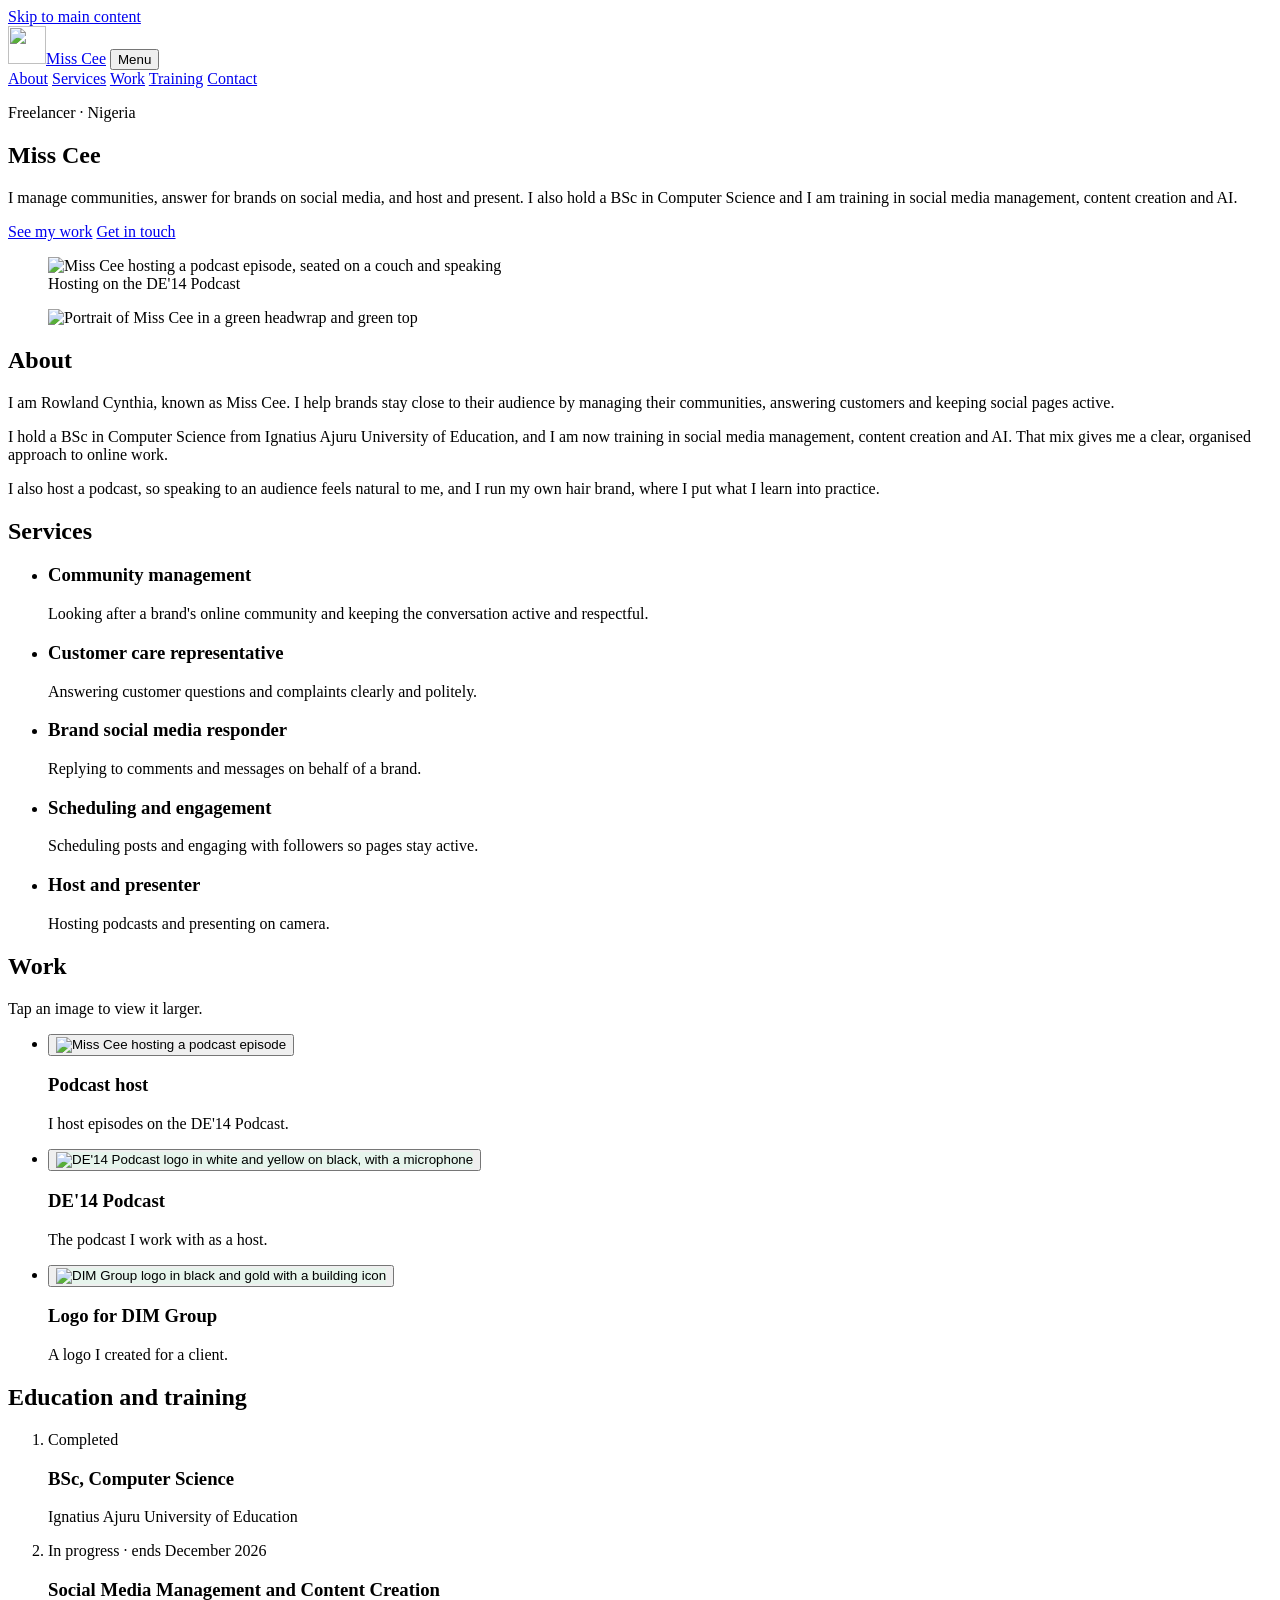
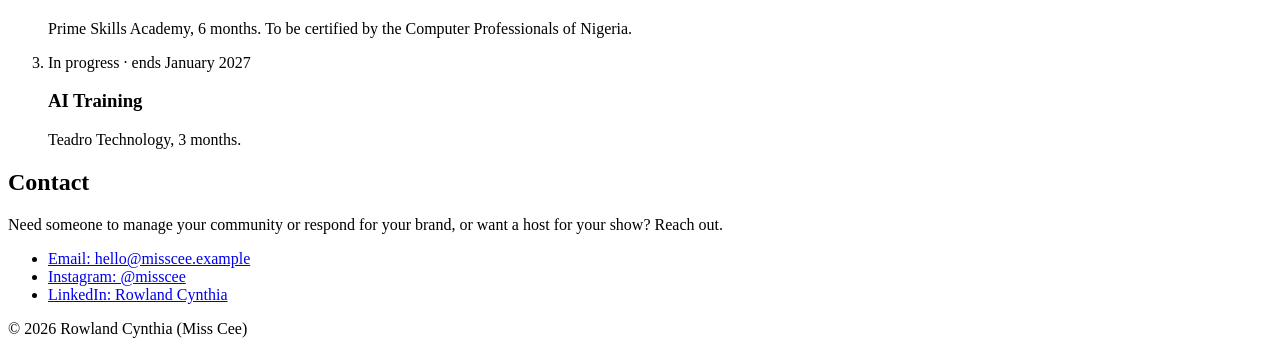
==== commit 1f6c9e3d: "Update index.html" ====
--- a/index.html
+++ b/index.html
@@ -9,6 +9,7 @@
 <link rel="preconnect" href="https://fonts.gstatic.com" crossorigin>
 <link href="https://fonts.googleapis.com/css2?family=Bricolage+Grotesque:opsz,wght@12..96,500;12..96,700&family=DM+Sans:wght@400;500;700&display=swap" rel="stylesheet">
 <link rel="icon" href="img/logo.svg" type="image/svg+xml">
+<link rel="stylesheet" href="static/css/style.css" />
 
 </head>
 <body>
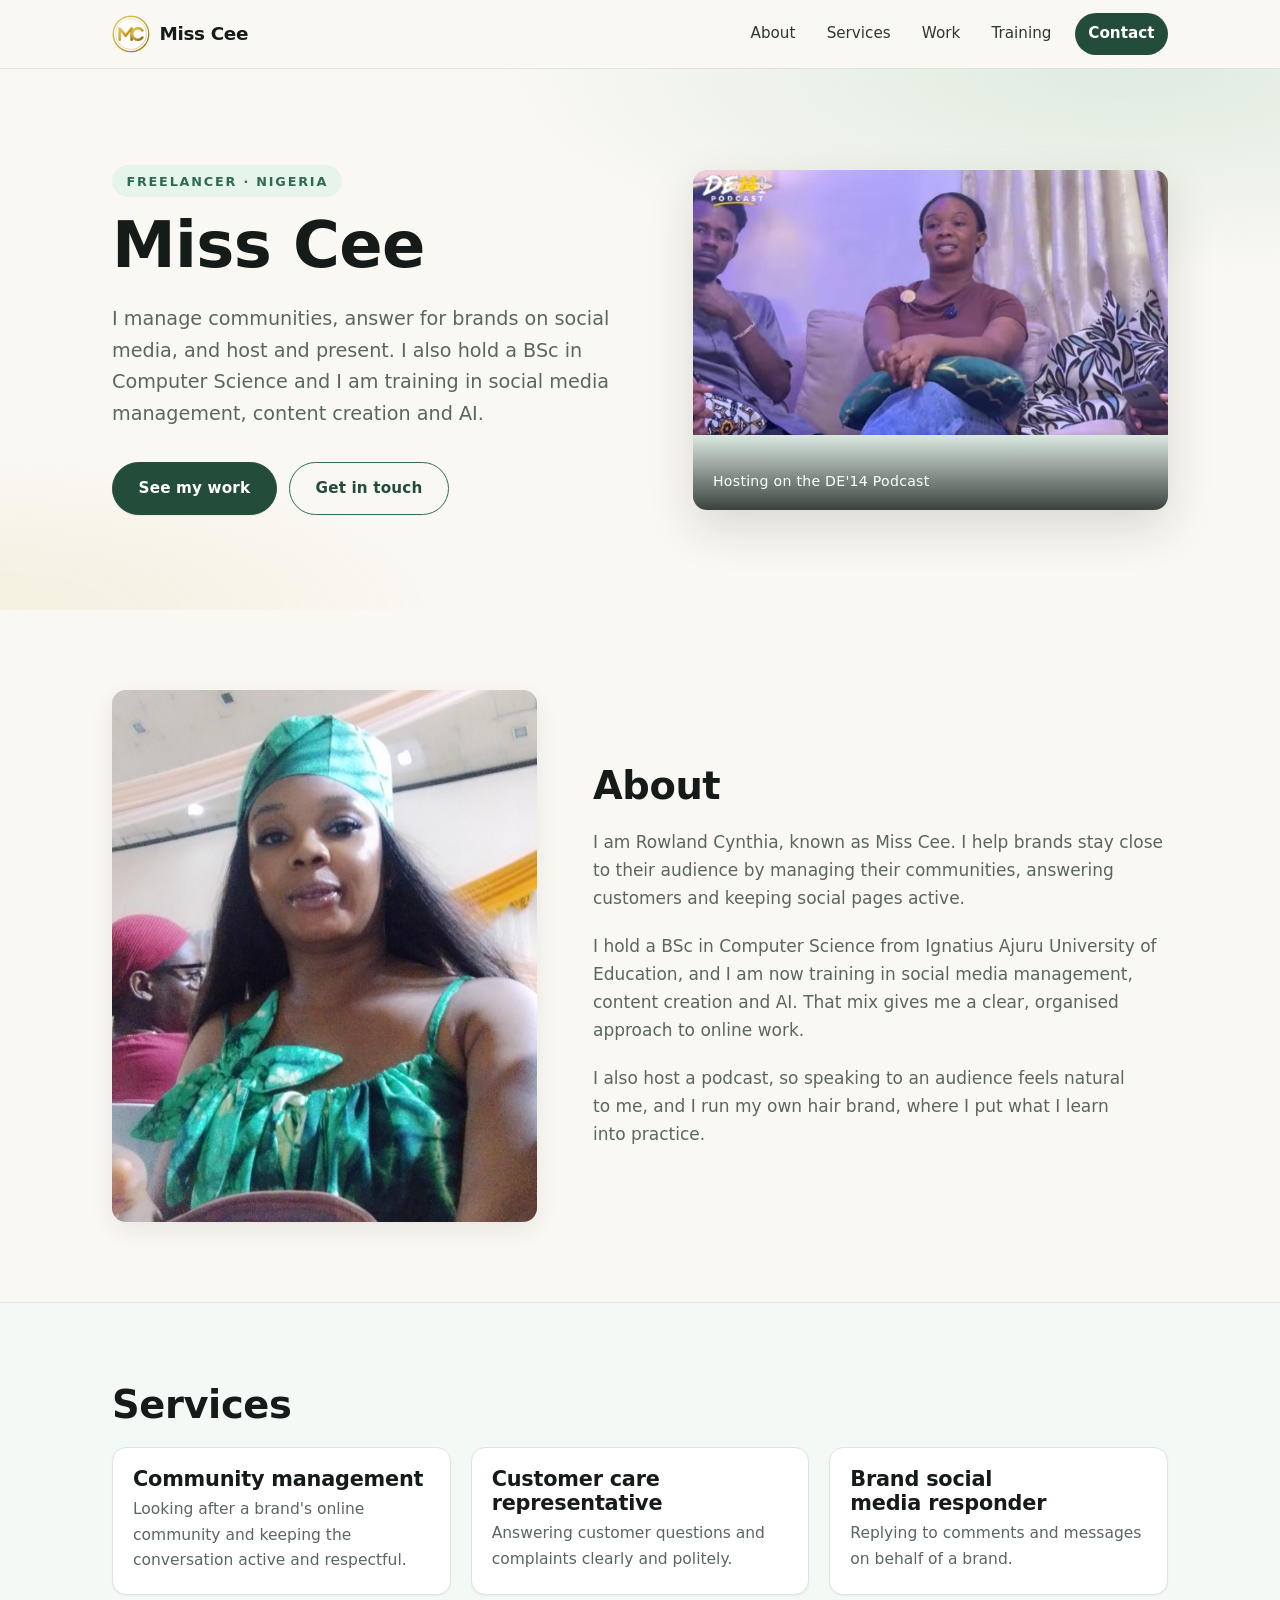
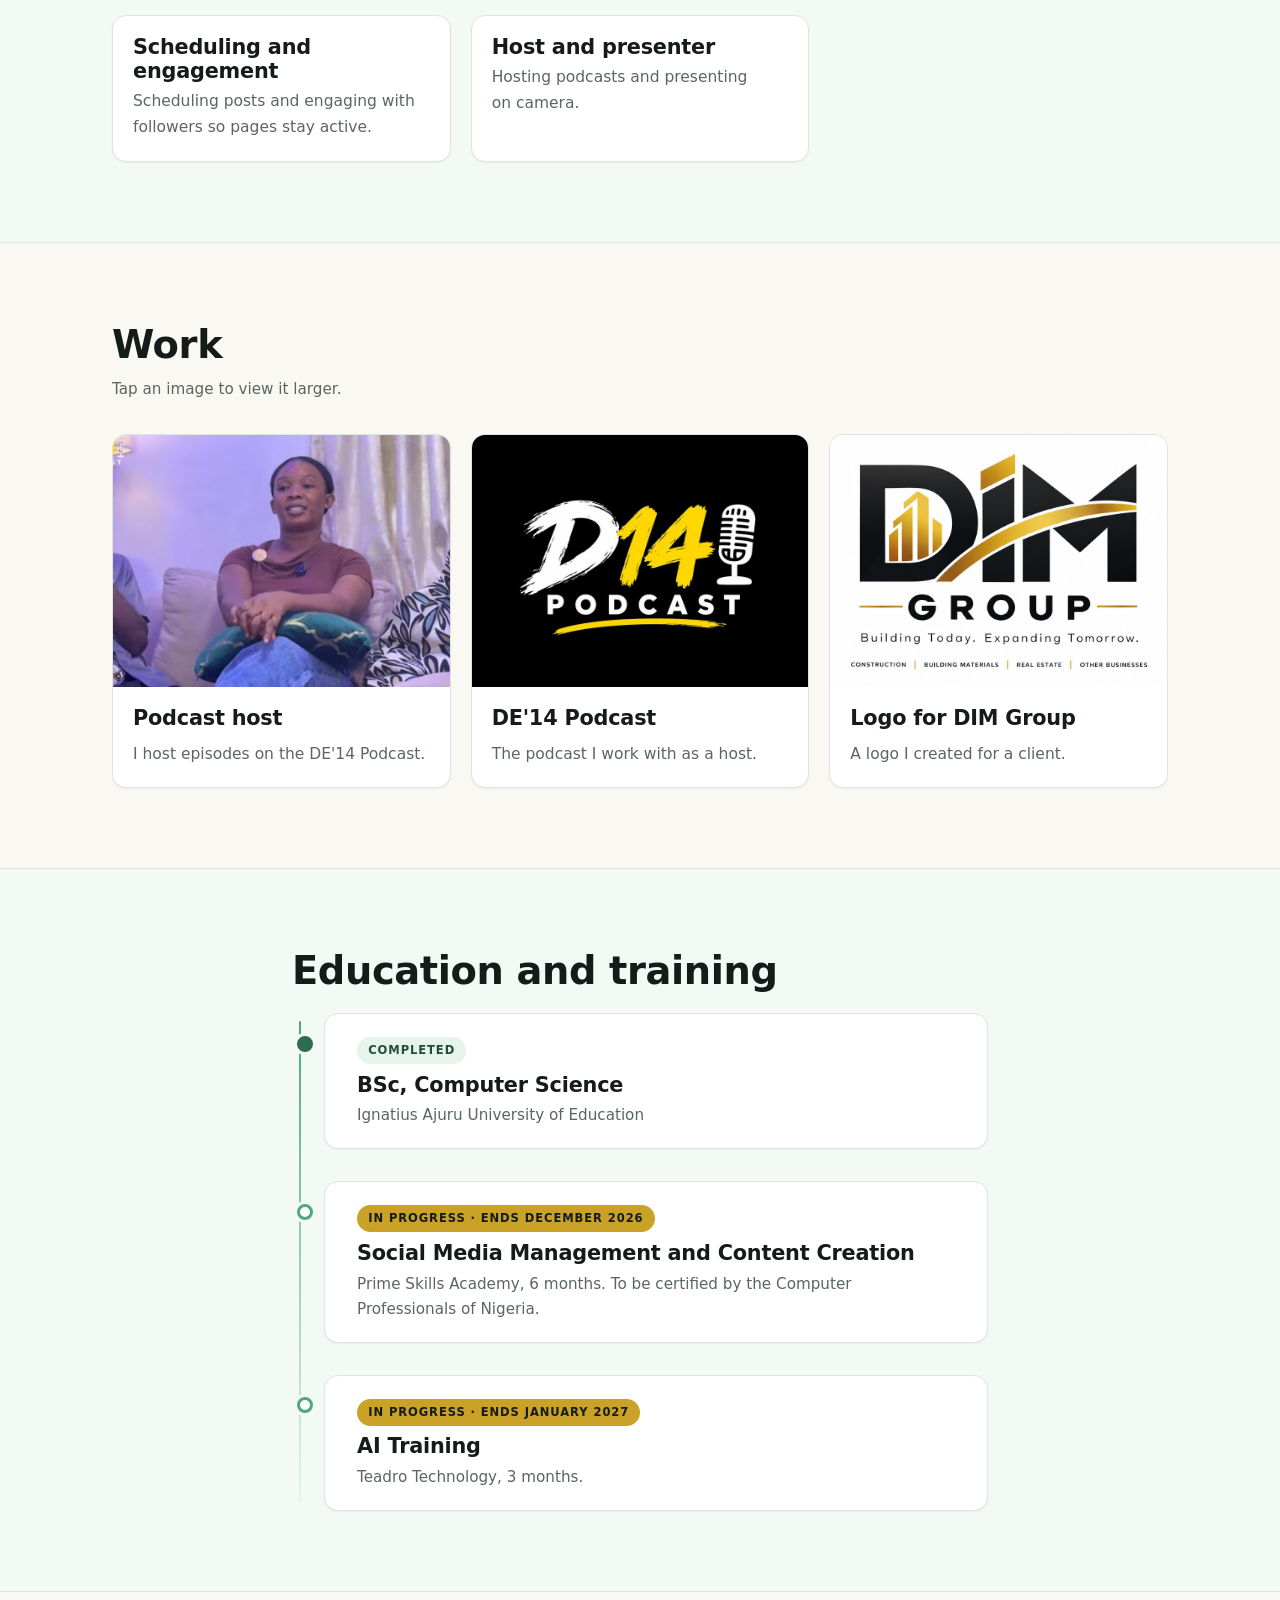
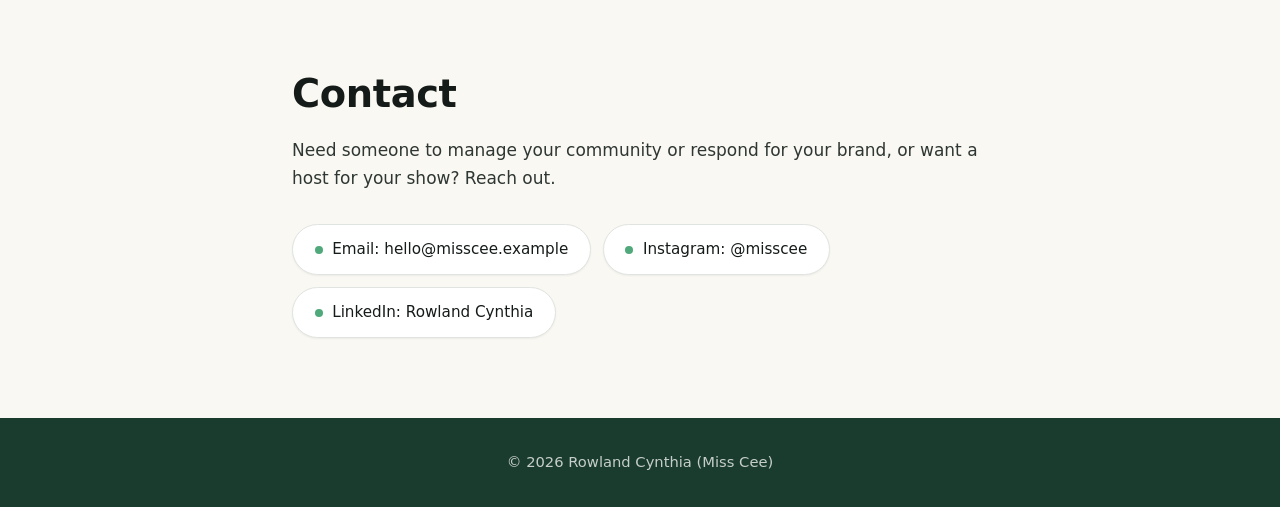
==== commit 2d0379a3: "Update index.html" ====
--- a/index.html
+++ b/index.html
@@ -16,7 +16,7 @@
 
 <header class="site-header">
   <div class="wrap bar">
-    <a class="brand" href="#top" aria-label="Miss Cee, home"><img src="https://missceedigital.github.io/logo.svg" alt="" width="38" height="38"><span>Miss Cee</span></a>
+    <a class="brand" href="#top" aria-label="Miss Cee, home"><img src="static/images/logo.svg" alt="" width="38" height="38"><span>Miss Cee</span></a>
     <button class="menu-btn" id="menuBtn" aria-expanded="false" aria-controls="nav">Menu</button>
     <nav id="nav" class="nav" aria-label="Main">
       <a href="#about">About</a>
@@ -42,7 +42,7 @@
         </div>
       </div>
       <figure class="hero-photo">
-        <img src="https://missceedigital.github.io/hosting.jpg" alt="Miss Cee hosting a podcast episode, seated on a couch and speaking" width="691" height="386">
+        <img src="static/images/hosting.jpg" alt="Miss Cee hosting a podcast episode, seated on a couch and speaking" width="691" height="386">
         <figcaption>Hosting on the DE'14 Podcast</figcaption>
       </figure>
     </div>
@@ -51,7 +51,7 @@
   <section id="about" class="section">
     <div class="wrap about-grid">
       <figure class="about-photo">
-        <img src="https://missceedigital.github.io/miss-cee.jpg" alt="Portrait of Miss Cee in a green headwrap and green top" width="640" height="800">
+        <img src="static/images/miss-cee.jpg" alt="Portrait of Miss Cee in a green headwrap and green top" width="640" height="800">
       </figure>
       <div class="about-text">
         <h2>About</h2>
@@ -81,20 +81,20 @@
       <p class="sub">Tap an image to view it larger.</p>
       <ul class="cards work">
         <li class="card work-card">
-          <button class="thumb" data-full="https://missceedigital.github.io/hosting.jpg" data-cap="Hosting on the DE'14 Podcast" aria-label="View larger: hosting on the DE'14 Podcast">
-            <img src="https://missceedigital.github.io/hosting.jpg" alt="Miss Cee hosting a podcast episode" loading="lazy" width="691" height="386">
+          <button class="thumb" data-full="static/images/hosting.jpg" data-cap="Hosting on the DE'14 Podcast" aria-label="View larger: hosting on the DE'14 Podcast">
+            <img src="static/images/hosting.jpg" alt="Miss Cee hosting a podcast episode" loading="lazy" width="691" height="386">
           </button>
           <div class="card-body"><h3>Podcast host</h3><p>I host episodes on the DE'14 Podcast.</p></div>
         </li>
         <li class="card work-card">
-          <button class="thumb" data-full="https://missceedigital.github.io/d14-podcast.jpg" data-cap="DE'14 Podcast logo" aria-label="View larger: DE'14 Podcast logo">
-            <img src="https://missceedigital.github.io/d14-podcast.jpg" alt="DE'14 Podcast logo in white and yellow on black, with a microphone" loading="lazy" width="900" height="600">
+          <button class="thumb" data-full="static/images/d14-podcast.jpg" data-cap="DE'14 Podcast logo" aria-label="View larger: DE'14 Podcast logo">
+            <img src="static/images/d14-podcast.jpg" alt="DE'14 Podcast logo in white and yellow on black, with a microphone" loading="lazy" width="900" height="600">
           </button>
           <div class="card-body"><h3>DE'14 Podcast</h3><p>The podcast I work with as a host.</p></div>
         </li>
         <li class="card work-card">
-          <button class="thumb light" data-full="https://missceedigital.github.io/dim-group.jpg" data-cap="DIM Group logo, created for a client" aria-label="View larger: DIM Group logo">
-            <img src="https://missceedigital.github.io/dim-group.jpg" alt="DIM Group logo in black and gold with a building icon" loading="lazy" width="900" height="900">
+          <button class="thumb light" data-full="static/images/dim-group.jpg" data-cap="DIM Group logo, created for a client" aria-label="View larger: DIM Group logo">
+            <img src="static/images/dim-group.jpg" alt="DIM Group logo in black and gold with a building icon" loading="lazy" width="900" height="900">
           </button>
           <div class="card-body"><h3>Logo for DIM Group</h3><p>A logo I created for a client.</p></div>
         </li>
--- a/static/css/style.css
+++ b/static/css/style.css
@@ -0,0 +1,867 @@
+/* ============================================================
+   Miss Cee Portfolio — style.css
+   Author: Senior Front-End Engineer
+   Description: Full stylesheet for the Miss Cee portfolio site.
+   ============================================================ */
+
+/* ---------- 1. Design Tokens ---------- */
+:root {
+  /* Color palette */
+  --green-900: #1a3c2e;
+  --green-800: #234d3a;
+  --green-700: #2f6b4f;
+  --green-600: #3d8a64;
+  --green-500: #4fa97a;
+  --green-100: #e6f4ec;
+  --green-50:  #f3faf6;
+
+  --ink-900: #151b18;
+  --ink-700: #2e3733;
+  --ink-500: #5a6660;
+  --ink-400: #7c8882;
+
+  --cream: #faf8f3;
+  --white: #ffffff;
+  --line: #e0e4e0;
+
+  --accent: #c9a227;
+  --accent-dark: #a8871c;
+
+  --focus-ring: #4fa97a;
+
+  /* Typography */
+  --font-display: 'Bricolage Grotesque', 'Trebuchet MS', system-ui, sans-serif;
+  --font-body: 'DM Sans', 'Segoe UI', system-ui, sans-serif;
+
+  /* Spacing */
+  --space-xs: 0.5rem;
+  --space-sm: 0.75rem;
+  --space-md: 1.25rem;
+  --space-lg: 2rem;
+  --space-xl: 3.5rem;
+  --space-2xl: 5rem;
+
+  /* Layout */
+  --wrap-max: 1120px;
+  --wrap-pad: 1.25rem;
+  --radius: 14px;
+  --radius-sm: 8px;
+
+  /* Shadows */
+  --shadow-sm: 0 1px 2px rgba(21, 27, 24, 0.06);
+  --shadow-md: 0 8px 24px rgba(21, 27, 24, 0.08);
+  --shadow-lg: 0 18px 48px rgba(21, 27, 24, 0.14);
+  --shadow-focus: 0 0 0 3px rgba(79, 169, 122, 0.35);
+
+  /* Motion */
+  --ease: cubic-bezier(0.22, 0.61, 0.36, 1);
+  --dur: 260ms;
+}
+
+/* ---------- 2. Reset & Base ---------- */
+*,
+*::before,
+*::after {
+  box-sizing: border-box;
+}
+
+* {
+  margin: 0;
+  padding: 0;
+}
+
+html {
+  -webkit-text-size-adjust: 100%;
+  scroll-behavior: smooth;
+  scroll-padding-top: 5.5rem; /* offset for sticky header */
+}
+
+body {
+  font-family: var(--font-body);
+  font-size: 1.0625rem;
+  line-height: 1.65;
+  color: var(--ink-700);
+  background: var(--cream);
+  -webkit-font-smoothing: antialiased;
+  text-rendering: optimizeLegibility;
+  min-height: 100vh;
+  display: flex;
+  flex-direction: column;
+}
+
+body > main { flex: 1 0 auto; }
+
+img,
+picture,
+svg {
+  display: block;
+  max-width: 100%;
+  height: auto;
+}
+
+h1, h2, h3, h4 {
+  font-family: var(--font-display);
+  font-weight: 700;
+  line-height: 1.15;
+  color: var(--ink-900);
+  letter-spacing: -0.01em;
+  text-wrap: balance;
+}
+
+h1 { font-size: clamp(2.4rem, 6vw, 4rem); }
+h2 { font-size: clamp(1.6rem, 3.4vw, 2.4rem); margin-bottom: var(--space-md); }
+h3 { font-size: clamp(1.1rem, 1.8vw, 1.3rem); margin-bottom: 0.35rem; }
+
+p { text-wrap: pretty; }
+
+a {
+  color: var(--green-700);
+  text-decoration: none;
+  transition: color var(--dur) var(--ease);
+}
+
+a:hover { color: var(--green-500); }
+
+ul, ol { list-style: none; }
+
+button {
+  font: inherit;
+  color: inherit;
+  background: none;
+  border: none;
+  cursor: pointer;
+}
+
+/* Accessible focus styles */
+:focus-visible {
+  outline: 2px solid var(--focus-ring);
+  outline-offset: 3px;
+  border-radius: 4px;
+}
+
+/* Skip link (added via JS if missing) */
+.skip-link {
+  position: absolute;
+  top: -100%;
+  left: 1rem;
+  z-index: 200;
+  padding: 0.75rem 1.25rem;
+  background: var(--green-800);
+  color: var(--white);
+  border-radius: var(--radius-sm);
+  font-weight: 700;
+  transition: top 200ms var(--ease);
+}
+.skip-link:focus {
+  top: 1rem;
+  color: var(--white);
+}
+
+/* ---------- 3. Layout Helpers ---------- */
+.wrap {
+  width: 100%;
+  max-width: var(--wrap-max);
+  margin-inline: auto;
+  padding-inline: var(--wrap-pad);
+}
+
+.wrap.narrow { max-width: 760px; }
+
+.section {
+  padding-block: var(--space-2xl);
+  scroll-margin-top: 5.5rem;
+}
+
+.section.alt {
+  background: var(--green-50);
+  border-block: 1px solid var(--line);
+}
+
+.sub {
+  color: var(--ink-500);
+  margin-top: calc(var(--space-md) * -0.5);
+  margin-bottom: var(--space-lg);
+  font-size: 0.95rem;
+}
+
+/* ---------- 4. Buttons ---------- */
+.btn {
+  display: inline-flex;
+  align-items: center;
+  justify-content: center;
+  gap: 0.5rem;
+  padding: 0.8rem 1.6rem;
+  border-radius: 999px;
+  font-weight: 700;
+  font-size: 0.95rem;
+  letter-spacing: 0.01em;
+  border: 1.5px solid var(--green-700);
+  color: var(--green-800);
+  background: transparent;
+  transition: background var(--dur) var(--ease),
+              color var(--dur) var(--ease),
+              transform var(--dur) var(--ease),
+              box-shadow var(--dur) var(--ease);
+  will-change: transform;
+}
+
+.btn:hover {
+  background: var(--green-100);
+  color: var(--green-900);
+  transform: translateY(-1px);
+}
+
+.btn:active { transform: translateY(0); }
+
+.btn.primary {
+  background: var(--green-800);
+  border-color: var(--green-800);
+  color: var(--white);
+  box-shadow: var(--shadow-sm);
+}
+
+.btn.primary:hover {
+  background: var(--green-700);
+  border-color: var(--green-700);
+  color: var(--white);
+  box-shadow: var(--shadow-md);
+}
+
+/* ---------- 5. Header & Navigation ---------- */
+.site-header {
+  position: sticky;
+  top: 0;
+  z-index: 100;
+  background: rgba(250, 248, 243, 0.92);
+  backdrop-filter: blur(12px);
+  -webkit-backdrop-filter: blur(12px);
+  border-bottom: 1px solid var(--line);
+  transition: box-shadow var(--dur) var(--ease);
+}
+
+.site-header.scrolled {
+  box-shadow: 0 2px 16px rgba(21, 27, 24, 0.07);
+}
+
+.bar {
+  display: flex;
+  align-items: center;
+  justify-content: space-between;
+  gap: var(--space-md);
+  min-height: 4.25rem;
+}
+
+.brand {
+  display: inline-flex;
+  align-items: center;
+  gap: 0.6rem;
+  font-family: var(--font-display);
+  font-weight: 700;
+  font-size: 1.15rem;
+  color: var(--ink-900);
+  letter-spacing: -0.02em;
+}
+
+.brand:hover { color: var(--green-700); }
+
+.brand img {
+  width: 38px;
+  height: 38px;
+  border-radius: 50%;
+  background: var(--green-100);
+  object-fit: contain;
+}
+
+.nav {
+  display: flex;
+  align-items: center;
+  gap: 0.25rem;
+}
+
+.nav a {
+  display: inline-block;
+  padding: 0.5rem 0.85rem;
+  border-radius: 999px;
+  color: var(--ink-700);
+  font-weight: 500;
+  font-size: 0.95rem;
+  transition: background var(--dur) var(--ease), color var(--dur) var(--ease);
+}
+
+.nav a:hover {
+  background: var(--green-100);
+  color: var(--green-800);
+}
+
+.nav a.nav-cta {
+  margin-left: 0.35rem;
+  background: var(--green-800);
+  color: var(--white);
+  font-weight: 700;
+}
+
+.nav a.nav-cta:hover {
+  background: var(--green-700);
+  color: var(--white);
+}
+
+/* Mobile menu button */
+.menu-btn {
+  display: none;
+  padding: 0.55rem 1.1rem;
+  border-radius: 999px;
+  border: 1.5px solid var(--line);
+  font-weight: 700;
+  font-size: 0.9rem;
+  color: var(--ink-900);
+  background: var(--white);
+  transition: border-color var(--dur) var(--ease), background var(--dur) var(--ease);
+}
+
+.menu-btn:hover { border-color: var(--green-600); }
+
+.menu-btn[aria-expanded="true"] {
+  background: var(--green-100);
+  border-color: var(--green-600);
+}
+
+/* ---------- 6. Hero ---------- */
+.hero {
+  padding-block: clamp(3rem, 8vw, 6rem);
+  background:
+    radial-gradient(ellipse 70% 55% at 88% 0%, rgba(79, 169, 122, 0.16), transparent 70%),
+    radial-gradient(ellipse 50% 40% at 0% 100%, rgba(201, 162, 39, 0.10), transparent 70%),
+    var(--cream);
+}
+
+.hero-grid {
+  display: grid;
+  grid-template-columns: 1fr;
+  gap: var(--space-xl);
+  align-items: center;
+}
+
+.kicker {
+  display: inline-block;
+  font-size: 0.8rem;
+  font-weight: 700;
+  letter-spacing: 0.14em;
+  text-transform: uppercase;
+  color: var(--green-700);
+  background: var(--green-100);
+  padding: 0.35rem 0.9rem;
+  border-radius: 999px;
+  margin-bottom: var(--space-sm);
+}
+
+.hero-text h1 { margin-bottom: var(--space-md); }
+
+.lead {
+  font-size: clamp(1.05rem, 1.6vw, 1.2rem);
+  color: var(--ink-500);
+  max-width: 46ch;
+  margin-bottom: var(--space-lg);
+}
+
+.actions {
+  display: flex;
+  flex-wrap: wrap;
+  gap: var(--space-sm);
+}
+
+.hero-photo {
+  position: relative;
+  border-radius: var(--radius);
+  overflow: hidden;
+  box-shadow: var(--shadow-lg);
+  background: var(--green-100);
+  aspect-ratio: 16 / 10;
+}
+
+.hero-photo img {
+  width: 100%;
+  height: 100%;
+  object-fit: cover;
+  transition: transform 700ms var(--ease);
+}
+
+.hero-photo:hover img { transform: scale(1.03); }
+
+.hero-photo figcaption {
+  position: absolute;
+  left: 0;
+  right: 0;
+  bottom: 0;
+  padding: 2.5rem 1.25rem 1rem;
+  background: linear-gradient(to top, rgba(21, 27, 24, 0.82), transparent);
+  color: var(--white);
+  font-size: 0.88rem;
+  font-weight: 500;
+  letter-spacing: 0.02em;
+}
+
+/* ---------- 7. About ---------- */
+.about-grid {
+  display: grid;
+  grid-template-columns: 1fr;
+  gap: var(--space-xl);
+  align-items: center;
+}
+
+.about-photo {
+  border-radius: var(--radius);
+  overflow: hidden;
+  box-shadow: var(--shadow-md);
+  background: var(--green-100);
+}
+
+.about-photo img {
+  width: 100%;
+  height: 100%;
+  object-fit: cover;
+  aspect-ratio: 4 / 5;
+}
+
+.about-text p + p { margin-top: var(--space-md); }
+
+.about-text p { color: var(--ink-500); }
+
+/* ---------- 8. Cards (Services & Work) ---------- */
+.cards {
+  display: grid;
+  gap: var(--space-md);
+  grid-template-columns: 1fr;
+}
+
+.card {
+  background: var(--white);
+  border: 1px solid var(--line);
+  border-radius: var(--radius);
+  padding: var(--space-md);
+  box-shadow: var(--shadow-sm);
+  transition: transform var(--dur) var(--ease),
+              box-shadow var(--dur) var(--ease),
+              border-color var(--dur) var(--ease);
+}
+
+.card:hover {
+  transform: translateY(-3px);
+  box-shadow: var(--shadow-md);
+  border-color: rgba(79, 169, 122, 0.45);
+}
+
+.card p {
+  color: var(--ink-500);
+  font-size: 0.97rem;
+}
+
+/* Services grid */
+.cards.services { grid-template-columns: repeat(auto-fit, minmax(240px, 1fr)); }
+
+/* Work cards */
+.cards.work { grid-template-columns: repeat(auto-fill, minmax(260px, 1fr)); }
+
+.work-card {
+  padding: 0;
+  overflow: hidden;
+  display: flex;
+  flex-direction: column;
+}
+
+.thumb {
+  display: block;
+  width: 100%;
+  padding: 0;
+  border: none;
+  background: var(--green-100);
+  aspect-ratio: 4 / 3;
+  overflow: hidden;
+  position: relative;
+  cursor: zoom-in;
+}
+
+.thumb img {
+  width: 100%;
+  height: 100%;
+  object-fit: cover;
+  transition: transform 600ms var(--ease);
+}
+
+.thumb:hover img,
+.thumb:focus-visible img { transform: scale(1.06); }
+
+.thumb::after {
+  content: "View";
+  position: absolute;
+  right: 0.75rem;
+  bottom: 0.75rem;
+  padding: 0.3rem 0.75rem;
+  border-radius: 999px;
+  background: rgba(21, 27, 24, 0.72);
+  color: var(--white);
+  font-size: 0.75rem;
+  font-weight: 700;
+  letter-spacing: 0.06em;
+  text-transform: uppercase;
+  opacity: 0;
+  transform: translateY(6px);
+  transition: opacity var(--dur) var(--ease), transform var(--dur) var(--ease);
+  pointer-events: none;
+}
+
+.thumb:hover::after,
+.thumb:focus-visible::after {
+  opacity: 1;
+  transform: translateY(0);
+}
+
+/* Light background thumbs (logos) need a subtle inner border */
+.thumb.light {
+  box-shadow: inset 0 0 0 1px var(--line);
+}
+
+.card-body {
+  padding: var(--space-md);
+  display: flex;
+  flex-direction: column;
+  gap: 0.3rem;
+  flex: 1;
+}
+
+/* ---------- 9. Timeline (Training) ---------- */
+.timeline {
+  position: relative;
+  display: flex;
+  flex-direction: column;
+  gap: var(--space-lg);
+  padding-left: 1.75rem;
+}
+
+.timeline::before {
+  content: "";
+  position: absolute;
+  left: 7px;
+  top: 0.5rem;
+  bottom: 0.5rem;
+  width: 2px;
+  background: linear-gradient(to bottom, var(--green-500), var(--green-100));
+  border-radius: 2px;
+}
+
+.timeline li {
+  position: relative;
+  background: var(--white);
+  border: 1px solid var(--line);
+  border-radius: var(--radius);
+  padding: var(--space-md) var(--space-lg);
+  box-shadow: var(--shadow-sm);
+}
+
+.timeline li::before {
+  content: "";
+  position: absolute;
+  left: -1.75rem;
+  top: 1.35rem;
+  width: 16px;
+  height: 16px;
+  border-radius: 50%;
+  background: var(--white);
+  border: 3px solid var(--green-500);
+  box-shadow: 0 0 0 3px var(--green-50);
+  transform: translateX(calc(-50% + 8px));
+}
+
+.timeline li:has(.tag.done)::before {
+  border-color: var(--green-700);
+  background: var(--green-700);
+}
+
+.tag {
+  display: inline-block;
+  font-size: 0.72rem;
+  font-weight: 700;
+  letter-spacing: 0.08em;
+  text-transform: uppercase;
+  padding: 0.25rem 0.7rem;
+  border-radius: 999px;
+  background: var(--accent);
+  color: var(--ink-900);
+  margin-bottom: 0.6rem;
+}
+
+.tag.done {
+  background: var(--green-100);
+  color: var(--green-800);
+}
+
+.timeline li p {
+  color: var(--ink-500);
+  font-size: 0.95rem;
+}
+
+/* ---------- 10. Contact ---------- */
+.contact {
+  display: flex;
+  flex-wrap: wrap;
+  gap: var(--space-sm);
+  margin-top: var(--space-lg);
+}
+
+.contact li { display: contents; }
+
+.contact a {
+  display: inline-flex;
+  align-items: center;
+  gap: 0.6rem;
+  padding: 0.75rem 1.35rem;
+  border-radius: 999px;
+  background: var(--white);
+  border: 1.5px solid var(--line);
+  color: var(--ink-900);
+  font-weight: 500;
+  font-size: 0.95rem;
+  box-shadow: var(--shadow-sm);
+  transition: border-color var(--dur) var(--ease),
+              background var(--dur) var(--ease),
+              transform var(--dur) var(--ease),
+              box-shadow var(--dur) var(--ease);
+  word-break: break-word;
+}
+
+.contact a:hover {
+  border-color: var(--green-600);
+  background: var(--green-50);
+  color: var(--green-800);
+  transform: translateY(-2px);
+  box-shadow: var(--shadow-md);
+}
+
+.contact a::before {
+  content: "";
+  width: 8px;
+  height: 8px;
+  border-radius: 50%;
+  background: var(--green-500);
+  flex-shrink: 0;
+}
+
+/* ---------- 11. Footer ---------- */
+.site-footer {
+  background: var(--green-900);
+  color: rgba(255, 255, 255, 0.75);
+  padding-block: var(--space-lg);
+  margin-top: auto;
+}
+
+.site-footer p {
+  font-size: 0.92rem;
+  text-align: center;
+}
+
+.site-footer a { color: var(--white); }
+
+/* ---------- 12. Lightbox Dialog ---------- */
+dialog#lightbox {
+  position: fixed;
+  inset: 0;
+  margin: auto;
+  width: min(92vw, 960px);
+  max-height: 92vh;
+  padding: 0;
+  border: none;
+  border-radius: var(--radius);
+  background: var(--ink-900);
+  color: var(--white);
+  box-shadow: var(--shadow-lg);
+  overflow: hidden;
+}
+
+dialog#lightbox::backdrop {
+  background: rgba(10, 14, 12, 0.82);
+  backdrop-filter: blur(4px);
+  -webkit-backdrop-filter: blur(4px);
+}
+
+/* Animate dialog entry */
+dialog#lightbox[open] {
+  animation: lb-in 300ms var(--ease) both;
+}
+
+@keyframes lb-in {
+  from { opacity: 0; transform: scale(0.96); }
+  to   { opacity: 1; transform: scale(1); }
+}
+
+dialog#lightbox form {
+  position: absolute;
+  top: 0.75rem;
+  right: 0.75rem;
+  z-index: 2;
+}
+
+dialog#lightbox .close {
+  padding: 0.5rem 1rem;
+  border-radius: 999px;
+  background: rgba(255, 255, 255, 0.14);
+  color: var(--white);
+  font-size: 0.85rem;
+  font-weight: 700;
+  letter-spacing: 0.04em;
+  border: 1px solid rgba(255, 255, 255, 0.25);
+  transition: background var(--dur) var(--ease);
+}
+
+dialog#lightbox .close:hover {
+  background: rgba(255, 255, 255, 0.28);
+}
+
+dialog#lightbox img {
+  width: 100%;
+  max-height: calc(92vh - 4.5rem);
+  object-fit: contain;
+  background: #000;
+}
+
+dialog#lightbox p {
+  padding: 0.85rem 1.25rem;
+  font-size: 0.9rem;
+  color: rgba(255, 255, 255, 0.8);
+  text-align: center;
+  border-top: 1px solid rgba(255, 255, 255, 0.12);
+}
+
+body.lb-open { overflow: hidden; }
+
+/* ---------- 13. Responsive Breakpoints ---------- */
+
+/* Small tablets */
+@media (min-width: 600px) {
+  .hero-grid { grid-template-columns: 1fr; }
+  .cards.services { grid-template-columns: repeat(2, 1fr); }
+  .timeline { padding-left: 2rem; }
+}
+
+/* Tablets */
+@media (min-width: 760px) {
+  .hero-grid {
+    grid-template-columns: 1.05fr 0.95fr;
+    gap: var(--space-xl);
+  }
+
+  .about-grid {
+    grid-template-columns: 0.85fr 1.15fr;
+    gap: var(--space-xl);
+  }
+
+  .hero-photo { aspect-ratio: auto; min-height: 340px; }
+  .hero-photo img { height: 100%; }
+}
+
+/* Desktop */
+@media (min-width: 900px) {
+  :root { --wrap-pad: 2rem; }
+
+  .cards.services { grid-template-columns: repeat(3, 1fr); }
+  .cards.work { grid-template-columns: repeat(3, 1fr); }
+}
+
+/* ---------- 14. Mobile Navigation (max 767px) ---------- */
+@media (max-width: 767px) {
+  .menu-btn { display: inline-block; }
+
+  .nav {
+    position: absolute;
+    top: 100%;
+    left: 0;
+    right: 0;
+    flex-direction: column;
+    align-items: stretch;
+    gap: 0.35rem;
+    padding: 0.75rem var(--wrap-pad) 1.25rem;
+    background: var(--cream);
+    border-bottom: 1px solid var(--line);
+    box-shadow: var(--shadow-md);
+
+    /* Collapsed state */
+    opacity: 0;
+    visibility: hidden;
+    transform: translateY(-8px);
+    transition: opacity var(--dur) var(--ease),
+                transform var(--dur) var(--ease),
+                visibility var(--dur) var(--ease);
+  }
+
+  .nav.open {
+    opacity: 1;
+    visibility: visible;
+    transform: translateY(0);
+  }
+
+  .nav a {
+    padding: 0.85rem 1rem;
+    border-radius: var(--radius-sm);
+    font-size: 1rem;
+  }
+
+  .nav a.nav-cta {
+    margin-left: 0;
+    margin-top: 0.35rem;
+    text-align: center;
+  }
+}
+
+/* ---------- 15. Reduced Motion ---------- */
+@media (prefers-reduced-motion: reduce) {
+  html { scroll-behavior: auto; }
+
+  *,
+  *::before,
+  *::after {
+    animation-duration: 0.01ms !important;
+    animation-iteration-count: 1 !important;
+    transition-duration: 0.01ms !important;
+  }
+
+  .hero-photo:hover img { transform: none; }
+  .thumb:hover img { transform: none; }
+  .card:hover { transform: none; }
+}
+
+/* ---------- 16. Print ---------- */
+@media print {
+  .site-header,
+  .menu-btn,
+  .site-footer,
+  dialog#lightbox,
+  .actions,
+  .thumb::after {
+    display: none !important;
+  }
+
+  body {
+    background: #fff;
+    color: #000;
+    font-size: 11pt;
+  }
+
+  .section { padding-block: 1.5rem; break-inside: avoid; }
+  .card, .timeline li { box-shadow: none; border: 1px solid #ccc; }
+
+  a[href^="http"]::after {
+    content: " (" attr(href) ")";
+    font-size: 0.8em;
+    color: #555;
+  }
+}
+
+/* ---------- 17. High Contrast / Forced Colors ---------- */
+@media (forced-colors: active) {
+  .btn,
+  .card,
+  .thumb,
+  .contact a {
+    border: 1px solid CanvasText;
+  }
+
+  .thumb::after { forced-color-adjust: none; }
+}
